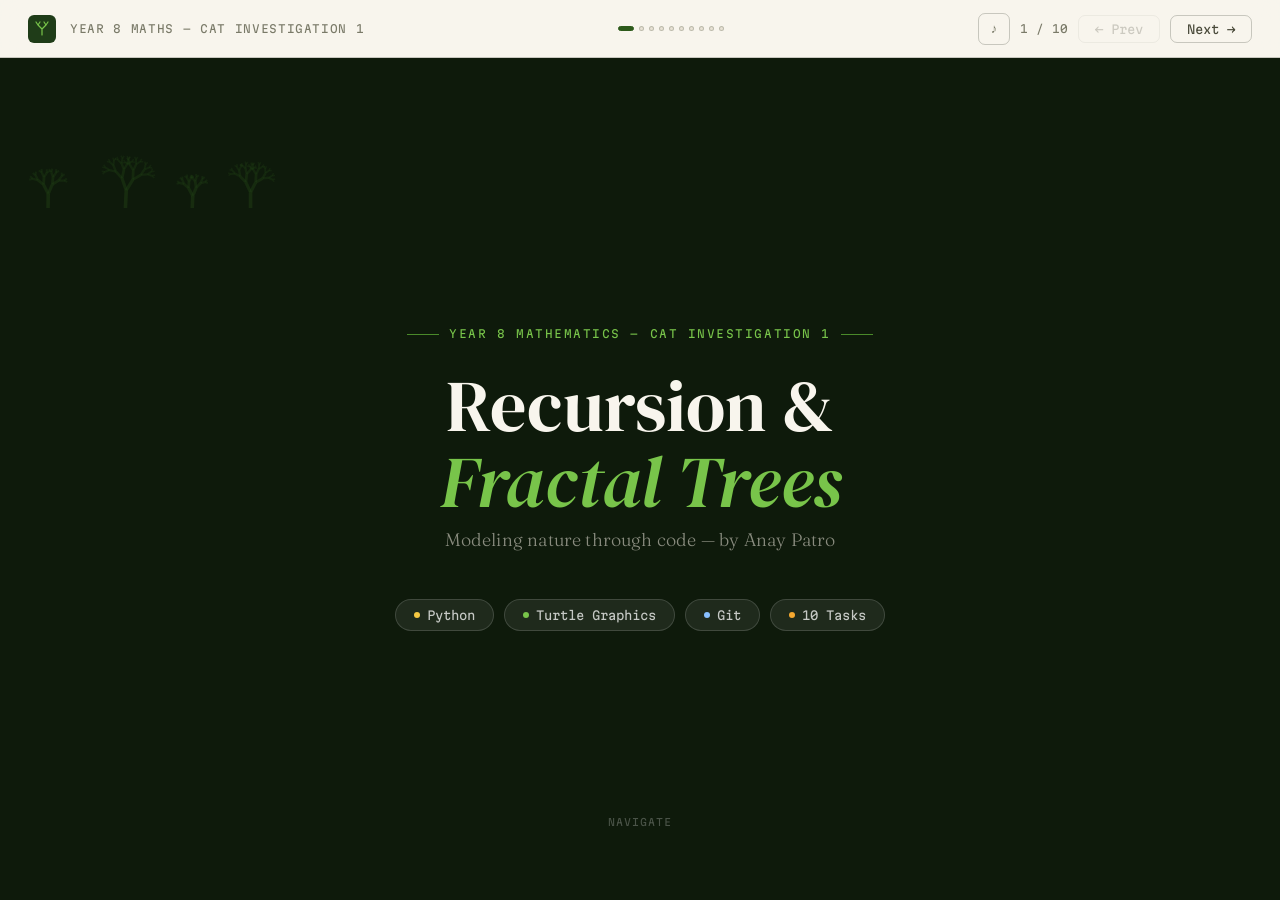
==== index.html @ f95c1aa4 "Edited index.html which now has interacive elements. And edited some comments to be better." ====
<!DOCTYPE html>
<html lang="en">
<head>
<meta charset="UTF-8">
<meta name="viewport" content="width=device-width, initial-scale=1.0">
<title>Recursion & Fractal Trees — Anay Patro</title>
<link rel="preconnect" href="https://fonts.googleapis.com">
<link href="https://fonts.googleapis.com/css2?family=DM+Serif+Display:ital@0;1&family=Martian+Mono:wght@300;400;500&family=Fraunces:ital,opsz,wght@0,9..144,300;0,9..144,400;1,9..144,300&display=swap" rel="stylesheet">
<style>
:root {
  --g0: #0e1a0b;
  --g1: #172a12;
  --g2: #1f3c18;
  --g3: #2d5a1b;
  --g4: #4a8a2a;
  --g5: #78c44a;
  --g6: #a8e070;
  --cream: #f8f5ed;
  --cream2: #f0ebe0;
  --warm: #e8e2d4;
  --bark: #7a4a28;
  --bark2: #5a3418;
  --amber: #c8871a;
  --amber2: #f5a830;
  --txt: #1a1a14;
  --txt2: #4a4a3a;
  --txt3: #7a7a68;
  --border: rgba(30,40,20,0.12);
  --border2: rgba(30,40,20,0.22);
  --slide-h: calc(100vh - 58px);
  --mono: 'Martian Mono', monospace;
  --serif: 'Fraunces', serif;
}

*, *::before, *::after { box-sizing: border-box; margin: 0; padding: 0; }
html { scroll-behavior: smooth; }

body {
  font-family: var(--serif);
  background: var(--cream);
  color: var(--txt);
  min-height: 100vh;
  overflow: hidden;
}

/* ── NAV ─────────────────────────────────────────── */
.nav {
  position: fixed; top: 0; left: 0; right: 0; z-index: 200;
  height: 58px;
  display: flex; align-items: center; justify-content: space-between;
  padding: 0 28px;
  background: rgba(248,245,237,0.88);
  backdrop-filter: blur(12px);
  border-bottom: 0.5px solid var(--border2);
}

.nav-left {
  display: flex; align-items: center; gap: 14px;
}

.nav-logo {
  width: 28px; height: 28px;
  background: var(--g2);
  border-radius: 6px;
  display: flex; align-items: center; justify-content: center;
  flex-shrink: 0;
}

.nav-logo svg { width: 16px; height: 16px; }

.nav-title {
  font-family: var(--mono);
  font-size: 11px;
  font-weight: 400;
  color: var(--txt3);
  letter-spacing: 0.06em;
  text-transform: uppercase;
}

.nav-dots {
  display: flex; gap: 5px; align-items: center;
}

.nav-dot {
  width: 5px; height: 5px;
  border-radius: 50%;
  background: var(--warm);
  border: 0.5px solid var(--border2);
  cursor: pointer;
  transition: all 0.2s ease;
  padding: 0;
}
.nav-dot:hover { background: var(--g4); border-color: var(--g4); }
.nav-dot.active { background: var(--g3); border-color: var(--g3); width: 16px; border-radius: 3px; }

.nav-right {
  display: flex; align-items: center; gap: 10px;
}

.nav-counter {
  font-family: var(--mono);
  font-size: 11px;
  color: var(--txt3);
  min-width: 36px;
  text-align: right;
}

.nav-btn {
  background: none;
  border: 0.5px solid var(--border2);
  border-radius: 7px;
  padding: 6px 16px;
  font-size: 12px;
  font-family: var(--mono);
  cursor: pointer;
  color: var(--txt2);
  transition: all 0.15s;
}
.nav-btn:hover { background: var(--cream2); }
.nav-btn:disabled { opacity: 0.25; cursor: default; }

.sound-btn {
  width: 32px; height: 32px;
  border: 0.5px solid var(--border2);
  border-radius: 7px;
  background: none;
  cursor: pointer;
  display: flex; align-items: center; justify-content: center;
  color: var(--txt3);
  font-size: 13px;
  transition: all 0.15s;
  padding: 0;
}
.sound-btn:hover { background: var(--cream2); color: var(--txt); }

/* ── SLIDES ──────────────────────────────────────── */
.slides-wrapper {
  position: fixed;
  top: 58px; left: 0; right: 0; bottom: 0;
  overflow: hidden;
}

.slide {
  position: absolute;
  top: 0; left: 0; right: 0; bottom: 0;
  overflow-y: auto;
  opacity: 0;
  pointer-events: none;
  transition: opacity 0.4s ease;
}

.slide.active {
  opacity: 1;
  pointer-events: auto;
}

/* ── SLIDE 1 — HERO ──────────────────────────────── */
.hero {
  min-height: var(--slide-h);
  background: var(--g0);
  display: flex;
  align-items: center;
  justify-content: center;
  position: relative;
  overflow: hidden;
}

.hero-bg-canvas {
  position: absolute;
  inset: 0;
  opacity: 0.6;
}

.hero-content {
  position: relative; z-index: 2;
  text-align: center;
  padding: 60px 40px;
  max-width: 640px;
}

.hero-eyebrow {
  font-family: var(--mono);
  font-size: 11px;
  font-weight: 400;
  color: var(--g5);
  letter-spacing: 0.14em;
  text-transform: uppercase;
  margin-bottom: 28px;
  display: flex; align-items: center; justify-content: center; gap: 10px;
}
.hero-eyebrow::before, .hero-eyebrow::after {
  content: '';
  display: block;
  width: 32px; height: 0.5px;
  background: var(--g4);
}

.hero-title {
  font-family: 'DM Serif Display', serif;
  font-size: clamp(42px, 6vw, 72px);
  font-weight: 400;
  line-height: 1.05;
  color: var(--cream);
  margin-bottom: 8px;
}
.hero-title em {
  color: var(--g5);
  font-style: italic;
}

.hero-subtitle {
  font-family: var(--serif);
  font-size: 18px;
  font-weight: 300;
  color: rgba(240,235,224,0.55);
  margin-bottom: 48px;
  letter-spacing: 0.01em;
}

.hero-pills {
  display: flex; gap: 10px; justify-content: center; flex-wrap: wrap;
}
.hero-pill {
  display: inline-flex; align-items: center; gap: 7px;
  background: rgba(255,255,255,0.07);
  border: 0.5px solid rgba(255,255,255,0.15);
  border-radius: 100px;
  padding: 8px 18px;
  font-family: var(--mono);
  font-size: 12px;
  color: rgba(255,255,255,0.75);
}
.hero-pill-dot {
  width: 6px; height: 6px;
  border-radius: 50%;
}

.hero-scroll-hint {
  position: absolute;
  bottom: 36px;
  left: 50%;
  transform: translateX(-50%);
  font-family: var(--mono);
  font-size: 10px;
  color: rgba(255,255,255,0.25);
  letter-spacing: 0.1em;
  text-transform: uppercase;
  display: flex; flex-direction: column; align-items: center; gap: 8px;
}
.scroll-arrow {
  width: 0.5px; height: 28px;
  background: linear-gradient(to bottom, rgba(255,255,255,0.2), transparent);
  animation: scrollPulse 2s ease-in-out infinite;
}
@keyframes scrollPulse {
  0%,100%{opacity:0.3;} 50%{opacity:1;}
}

/* ── CONTENT SLIDE SHELL ─────────────────────────── */
.cs {
  min-height: var(--slide-h);
  display: flex;
  flex-direction: column;
}

.cs-header {
  padding: 36px 52px 28px;
  border-bottom: 0.5px solid var(--border);
  display: flex;
  align-items: flex-end;
  gap: 24px;
  flex-shrink: 0;
}

.cs-num {
  font-family: 'DM Serif Display', serif;
  font-size: 80px;
  color: var(--warm);
  line-height: 1;
  flex-shrink: 0;
  user-select: none;
  letter-spacing: -2px;
}

.cs-hgroup {}
.cs-label {
  font-family: var(--mono);
  font-size: 10px;
  font-weight: 400;
  color: var(--g4);
  text-transform: uppercase;
  letter-spacing: 0.12em;
  margin-bottom: 4px;
}
.cs-heading {
  font-family: 'DM Serif Display', serif;
  font-size: 30px;
  color: var(--txt);
  line-height: 1.15;
}

.cs-body {
  flex: 1;
  padding: 36px 52px;
  display: flex;
  gap: 36px;
}

.cs-col { flex: 1; min-width: 0; }
.cs-col-sm { flex: 0 0 300px; min-width: 0; }

/* ── CARDS ───────────────────────────────────────── */
.card {
  background: white;
  border: 0.5px solid var(--border);
  border-radius: 12px;
  padding: 20px 22px;
  margin-bottom: 14px;
}

.card-label {
  font-family: var(--mono);
  font-size: 10px;
  font-weight: 400;
  color: var(--g4);
  text-transform: uppercase;
  letter-spacing: 0.1em;
  margin-bottom: 8px;
}

.card p {
  font-family: var(--serif);
  font-size: 14px;
  line-height: 1.7;
  color: var(--txt2);
  font-weight: 300;
}
.card p strong { color: var(--txt); font-weight: 500; }

/* ── CODE BLOCKS ─────────────────────────────────── */
.code-block {
  background: var(--g0);
  border-radius: 10px;
  padding: 20px;
  font-family: var(--mono);
  font-size: 12px;
  line-height: 1.8;
  color: #c8e6b0;
  margin-bottom: 14px;
  position: relative;
  overflow: hidden;
}
.code-block::before {
  content: '';
  position: absolute;
  top: 0; left: 0; right: 0;
  height: 1px;
  background: linear-gradient(90deg, var(--g3), transparent);
}

.code-header {
  display: flex;
  align-items: center;
  justify-content: space-between;
  margin-bottom: 12px;
  padding-bottom: 10px;
  border-bottom: 0.5px solid rgba(255,255,255,0.07);
}
.code-lang {
  font-size: 10px;
  color: var(--g5);
  text-transform: uppercase;
  letter-spacing: 0.1em;
}
.copy-btn {
  border: 0.5px solid rgba(255,255,255,0.15);
  background: rgba(255,255,255,0.06);
  color: rgba(255,255,255,0.6);
  border-radius: 6px;
  padding: 3px 10px;
  font-family: var(--mono);
  font-size: 10px;
  cursor: pointer;
  transition: all 0.15s;
}
.copy-btn:hover { background: rgba(255,255,255,0.12); color: white; }

.ck { color: #f5c842; }   /* keyword */
.cf { color: var(--g5); } /* function */
.cc { color: #5a6e52; }   /* comment */
.cs2{ color: #f5a830; }   /* string */
.cn { color: #88c0ff; }   /* number */
.co { color: #e0d0ff; }   /* operator */

/* ── MATH FORMULA ────────────────────────────────── */
.formula {
  background: #eef5e8;
  border-left: 2.5px solid var(--g4);
  border-radius: 0 8px 8px 0;
  padding: 12px 16px;
  font-family: var(--mono);
  font-size: 13px;
  color: var(--g2);
  margin-bottom: 14px;
}

/* ── TAGS ────────────────────────────────────────── */
.tag-row { display: flex; flex-wrap: wrap; gap: 8px; margin: 12px 0; }
.tag {
  background: #eef5e8;
  border: 0.5px solid #bdd8a8;
  border-radius: 100px;
  padding: 4px 12px;
  font-family: var(--mono);
  font-size: 11px;
  color: var(--g2);
}
.tag.bark { background: #f5ede6; border-color: #d0b090; color: var(--bark2); }
.tag.amber { background: #fdf4de; border-color: #e0c870; color: #7a5a08; }

/* ── PLAYGROUND ──────────────────────────────────── */
.playground {
  background: white;
  border: 0.5px solid var(--border);
  border-radius: 14px;
  overflow: hidden;
  margin-bottom: 14px;
}

.pg-header {
  padding: 14px 18px;
  border-bottom: 0.5px solid var(--border);
  display: flex;
  align-items: center;
  justify-content: space-between;
  background: var(--cream2);
}

.pg-title {
  font-family: var(--mono);
  font-size: 11px;
  font-weight: 400;
  color: var(--txt2);
  text-transform: uppercase;
  letter-spacing: 0.08em;
  display: flex; align-items: center; gap: 8px;
}

.pg-dot { width: 8px; height: 8px; border-radius: 50%; background: var(--g4); }

.pg-controls {
  padding: 14px 18px;
  border-bottom: 0.5px solid var(--border);
  display: flex;
  align-items: center;
  gap: 12px;
  flex-wrap: wrap;
}

.pg-label {
  font-family: var(--mono);
  font-size: 11px;
  color: var(--txt3);
  white-space: nowrap;
}

.pg-input {
  width: 72px;
  border: 0.5px solid var(--border2);
  border-radius: 7px;
  padding: 7px 10px;
  font-family: var(--mono);
  font-size: 13px;
  background: var(--cream);
  color: var(--txt);
  text-align: center;
  outline: none;
  transition: border-color 0.15s;
}
.pg-input:focus { border-color: var(--g3); }

.pg-run {
  background: var(--g2);
  color: var(--g5);
  border: none;
  border-radius: 7px;
  padding: 8px 16px;
  font-family: var(--mono);
  font-size: 12px;
  font-weight: 500;
  cursor: pointer;
  display: flex; align-items: center; gap: 7px;
  transition: all 0.15s;
}
.pg-run:hover { background: var(--g1); }

.pg-clear {
  background: none;
  border: 0.5px solid var(--border2);
  border-radius: 7px;
  padding: 8px 14px;
  font-family: var(--mono);
  font-size: 12px;
  color: var(--txt3);
  cursor: pointer;
  transition: all 0.15s;
}
.pg-clear:hover { background: var(--cream2); }

.pg-output {
  min-height: 140px;
  max-height: 200px;
  overflow-y: auto;
  padding: 16px 18px;
  font-family: var(--mono);
  font-size: 13px;
  line-height: 1.9;
  color: var(--txt);
  position: relative;
}

.pg-output-line {
  display: flex;
  align-items: center;
  gap: 10px;
  animation: lineIn 0.2s ease both;
}
@keyframes lineIn {
  from { opacity: 0; transform: translateX(-6px); }
  to { opacity: 1; transform: translateX(0); }
}

.pg-output-line .stars { color: var(--g3); font-size: 14px; }
.pg-output-line .call { color: var(--txt3); font-size: 10px; }
.pg-stack-indicator {
  font-family: var(--mono);
  font-size: 10px;
  color: var(--g4);
  opacity: 0.6;
}

.pg-empty {
  color: var(--txt3);
  font-size: 12px;
  padding: 20px 0;
  text-align: center;
}

.pg-footer {
  padding: 10px 18px;
  border-top: 0.5px solid var(--border);
  display: flex;
  align-items: center;
  justify-content: space-between;
  background: var(--cream2);
}
.pg-stat {
  font-family: var(--mono);
  font-size: 10px;
  color: var(--txt3);
}
.pg-stat strong { color: var(--g3); }

/* ── FIBONACCI VIS ───────────────────────────────── */
.fib-eq-line {
  display: flex;
  align-items: center;
  gap: 6px;
  flex-wrap: wrap;
  padding: 3px 0;
  animation: lineIn 0.2s ease both;
  font-family: var(--mono);
  font-size: 12px;
  color: var(--txt2);
}
.fib-call { color: var(--g3); font-weight: 500; }
.fib-num { color: var(--bark); font-weight: 500; }
.fib-result {
  background: var(--g5);
  color: var(--g0);
  border-radius: 4px;
  padding: 0 6px;
  font-weight: 500;
}

/* ── SLIDER ──────────────────────────────────────── */
.slider-row {
  display: flex;
  align-items: center;
  gap: 10px;
  margin-bottom: 10px;
}
.slider-row label {
  font-family: var(--mono);
  font-size: 11px;
  color: var(--txt2);
  min-width: 56px;
  display: flex;
  justify-content: space-between;
  gap: 4px;
}
.slider-row input[type=range] {
  flex: 1;
  accent-color: var(--g3);
}
.slider-val {
  font-family: var(--mono);
  font-size: 11px;
  color: var(--g3);
  min-width: 44px;
  text-align: right;
}

/* ── TREE PLAYGROUND ─────────────────────────────── */
.tree-pg {
  background: white;
  border: 0.5px solid var(--border);
  border-radius: 14px;
  overflow: hidden;
}

.tree-pg-grid {
  display: grid;
  grid-template-columns: 1fr 240px;
}

.tree-canvas-wrap {
  border-right: 0.5px solid var(--border);
  padding: 0;
  position: relative;
  background: var(--cream);
}

canvas#treeMain {
  display: block;
  width: 100%;
  height: 380px;
}

.tree-sidebar {
  padding: 16px;
  overflow-y: auto;
}

.sidebar-section {
  margin-bottom: 18px;
}
.sidebar-section-title {
  font-family: var(--mono);
  font-size: 10px;
  font-weight: 400;
  color: var(--g4);
  text-transform: uppercase;
  letter-spacing: 0.1em;
  margin-bottom: 10px;
}

.tree-btn {
  width: 100%;
  padding: 9px;
  border-radius: 8px;
  font-family: var(--mono);
  font-size: 12px;
  cursor: pointer;
  transition: all 0.15s;
  margin-bottom: 7px;
  font-weight: 500;
}
.tree-btn-primary {
  background: var(--g2);
  color: var(--g5);
  border: none;
}
.tree-btn-primary:hover { background: var(--g1); }
.tree-btn-secondary {
  background: none;
  color: var(--txt2);
  border: 0.5px solid var(--border2);
}
.tree-btn-secondary:hover { background: var(--cream2); }

.tree-stats {
  background: var(--cream2);
  border: 0.5px solid var(--border);
  border-radius: 8px;
  padding: 10px 12px;
  font-family: var(--mono);
  font-size: 11px;
  color: var(--txt2);
  line-height: 1.7;
}

.tree-mode-toggle {
  display: flex;
  gap: 6px;
  margin-bottom: 10px;
}
.tree-mode-btn {
  flex: 1;
  padding: 6px;
  border-radius: 7px;
  font-family: var(--mono);
  font-size: 10px;
  cursor: pointer;
  border: 0.5px solid var(--border2);
  background: none;
  color: var(--txt2);
  transition: all 0.15s;
  text-align: center;
}
.tree-mode-btn.active {
  background: var(--g2);
  color: var(--g5);
  border-color: var(--g2);
}

/* ── STAT CARDS ──────────────────────────────────── */
.stat-row {
  display: grid;
  grid-template-columns: repeat(3, 1fr);
  gap: 12px;
  margin-bottom: 24px;
}

.stat-card {
  background: #eef5e8;
  border-radius: 10px;
  padding: 18px 16px;
  text-align: center;
}

.stat-num {
  font-family: 'DM Serif Display', serif;
  font-size: 36px;
  color: var(--g2);
  display: block;
  line-height: 1;
  margin-bottom: 4px;
}
.stat-label {
  font-family: var(--mono);
  font-size: 10px;
  color: var(--g4);
  text-transform: uppercase;
  letter-spacing: 0.08em;
}

/* ── CONCLUSION GRID ─────────────────────────────── */
.conc-grid {
  display: grid;
  grid-template-columns: 1fr 1fr;
  gap: 14px;
}
.conc-card {
  background: white;
  border: 0.5px solid var(--border);
  border-radius: 12px;
  padding: 22px;
}
.conc-card.span2 { grid-column: span 2; background: #eef5e8; border-color: #bdd8a8; }
.conc-card h3 {
  font-family: 'DM Serif Display', serif;
  font-size: 18px;
  color: var(--txt);
  margin-bottom: 8px;
  font-weight: 400;
}
.conc-card p {
  font-family: var(--serif);
  font-size: 13.5px;
  line-height: 1.7;
  color: var(--txt2);
  font-weight: 300;
}

/* ── TASK 9 ──────────────────────────────────────── */
.two-col {
  display: grid;
  grid-template-columns: 1fr 1fr;
  gap: 24px;
}

.feature-list { list-style: none; }
.feature-item {
  display: flex;
  align-items: flex-start;
  gap: 12px;
  padding: 11px 0;
  border-bottom: 0.5px solid var(--border);
  font-size: 13px;
  color: var(--txt2);
  font-family: var(--serif);
  font-weight: 300;
}
.feature-item:last-child { border-bottom: none; }
.feature-num {
  width: 22px; height: 22px;
  border-radius: 50%;
  background: #eef5e8;
  border: 0.5px solid #bdd8a8;
  display: flex; align-items: center; justify-content: center;
  font-family: var(--mono);
  font-size: 10px;
  color: var(--g3);
  flex-shrink: 0;
  margin-top: 1px;
}

/* ── TIMELINE ────────────────────────────────────── */
.tl {
  display: flex;
  align-items: flex-start;
  gap: 0;
  margin-top: 24px;
}
.tl-item {
  flex: 1;
  position: relative;
  padding: 0 6px;
  text-align: center;
}
.tl-dot {
  width: 8px; height: 8px;
  border-radius: 50%;
  background: var(--g4);
  margin: 0 auto 8px;
  position: relative; z-index: 2;
}
.tl-item:not(:last-child)::after {
  content: '';
  position: absolute;
  top: 3px;
  left: calc(50% + 8px);
  right: calc(-50% + 8px);
  height: 0.5px;
  background: var(--border2);
}
.tl-num { font-family: var(--mono); font-size: 9px; color: var(--g4); margin-bottom: 2px; }
.tl-label { font-size: 11px; color: var(--txt3); font-family: var(--serif); line-height: 1.3; }

/* ── LEVEL GRID ──────────────────────────────────── */
.level-grid {
  display: grid;
  grid-template-columns: repeat(5, 1fr);
  gap: 8px;
  margin-bottom: 16px;
}
.level-cell {
  background: white;
  border: 0.5px solid var(--border);
  border-radius: 8px;
  padding: 12px 8px;
  text-align: center;
}
.level-cell .lv { font-family: var(--mono); font-size: 9px; color: var(--g4); margin-bottom: 4px; }
.level-cell .lnum {
  font-family: 'DM Serif Display', serif;
  font-size: 22px;
  color: var(--g2);
  display: block;
}

/* ── RANDOMNESS VIS ──────────────────────────────── */
.rnd-canvas-wrap {
  background: var(--cream);
  border: 0.5px solid var(--border);
  border-radius: 10px;
  overflow: hidden;
  margin-bottom: 14px;
}
canvas#rndTree { display: block; width: 100%; height: 260px; }

/* ── REALISM CANVAS ──────────────────────────────── */
canvas#realisticTree { display: block; width: 100%; height: 280px; }

/* ── GLOBAL SCROLLBAR ────────────────────────────── */
::-webkit-scrollbar { width: 4px; height: 4px; }
::-webkit-scrollbar-track { background: transparent; }
::-webkit-scrollbar-thumb { background: var(--warm); border-radius: 2px; }

/* ── ANIMATIONS ──────────────────────────────────── */
@keyframes fadeUp {
  from { opacity: 0; transform: translateY(12px); }
  to { opacity: 1; transform: translateY(0); }
}

.slide.active .cs-header,
.slide.active .cs-body,
.slide.active .hero-content {
  animation: fadeUp 0.45s ease both;
}
.slide.active .cs-body { animation-delay: 0.08s; }

/* ── MISC UTILS ──────────────────────────────────── */
.mt8 { margin-top: 8px; }
.mb0 { margin-bottom: 0; }
code {
  font-family: var(--mono);
  font-size: 11.5px;
  background: #eef5e8;
  padding: 1px 6px;
  border-radius: 4px;
  color: var(--g2);
}
</style>
</head>
<body>

<!-- NAV -->
<nav class="nav">
  <div class="nav-left">
    <div class="nav-logo">
      <svg viewBox="0 0 16 16" fill="none">
        <path d="M8 14 L8 8 M8 8 L4 4 M8 8 L12 4 M4 4 L2 1 M4 4 L6 1 M12 4 L10 1 M12 4 L14 1"
              stroke="#78c44a" stroke-width="1.2" stroke-linecap="round"/>
      </svg>
    </div>
    <span class="nav-title">Year 8 Maths — CAT Investigation 1</span>
  </div>
  <div class="nav-dots" id="dots"></div>
  <div class="nav-right">
    <button class="sound-btn" id="soundBtn" title="Toggle sound">♪</button>
    <span class="nav-counter" id="counter">1 / 10</span>
    <button class="nav-btn" id="prevBtn" onclick="changeSlide(-1)">← Prev</button>
    <button class="nav-btn" id="nextBtn" onclick="Next →">Next →</button>
  </div>
</nav>

<div class="slides-wrapper">

<!-- ═══════════ SLIDE 1 – HERO ═══════════ -->
<div class="slide active" id="slide-1">
  <div class="hero">
    <canvas class="hero-bg-canvas" id="heroBg"></canvas>
    <div class="hero-content">
      <div class="hero-eyebrow">Year 8 Mathematics — CAT Investigation 1</div>
      <div class="hero-title">Recursion &amp;<br><em>Fractal Trees</em></div>
      <div class="hero-subtitle">Modeling nature through code — by Anay Patro</div>
      <div class="hero-pills">
        <div class="hero-pill"><div class="hero-pill-dot" style="background:#f5c842"></div>Python</div>
        <div class="hero-pill"><div class="hero-pill-dot" style="background:#78c44a"></div>Turtle Graphics</div>
        <div class="hero-pill"><div class="hero-pill-dot" style="background:#88c0ff"></div>Git</div>
        <div class="hero-pill"><div class="hero-pill-dot" style="background:#f5a830"></div>10 Tasks</div>
      </div>
    </div>
    <div class="hero-scroll-hint">
      <span>Navigate</span>
      <div class="scroll-arrow"></div>
    </div>
  </div>
</div>

<!-- ═══════════ SLIDE 2 – RECURSION INTRO ═══════════ -->
<div class="slide" id="slide-2">
  <div class="cs">
    <div class="cs-header">
      <div class="cs-num">02</div>
      <div class="cs-hgroup">
        <div class="cs-label">Concept</div>
        <div class="cs-heading">Introduction to recursion</div>
      </div>
    </div>
    <div class="cs-body">
      <div class="cs-col">
        <div class="card">
          <div class="card-label">What is recursion?</div>
          <p>A function that <strong>calls itself</strong> to solve a smaller version of the same problem. It breaks big problems into identical smaller steps, each one simpler than the last — until it hits a stopping point called the <strong>base case</strong>.</p>
        </div>
        <div class="card">
          <div class="card-label">Why use it for fractals?</div>
          <p>Fractals are shapes that look the same at every scale — a perfect match for recursion. A Level 5 tree contains two Level 4 trees, which each contain two Level 3 trees, and so on. <strong>One function, any depth.</strong></p>
        </div>
        <div class="card">
          <div class="card-label">Real-world link</div>
          <p>Trees, snowflakes, coastlines, ferns, river deltas, and even <strong>DNA replication</strong> all follow recursive, self-similar patterns. Recursion is nature's favorite design principle.</p>
        </div>
        <div class="tag-row">
          <span class="tag">Self-similar</span>
          <span class="tag">Base case</span>
          <span class="tag">Recursive case</span>
          <span class="tag bark">Fractal</span>
        </div>
      </div>
      <div class="cs-col">
        <div class="code-block">
          <div class="code-header">
            <span class="code-lang">Python — simplest recursive function</span>
            <button class="copy-btn" onclick="copyCode(this)">Copy</button>
          </div>
<span class="ck">def</span> <span class="cf">countdown</span>(n):
    <span class="ck">if</span> n &lt;= <span class="cn">0</span>:                  <span class="cc"># base case — stops here</span>
        print(<span class="cs2">"Blastoff!"</span>)
        <span class="ck">return</span>
    print(n)
    <span class="cf">countdown</span>(n - <span class="cn">1</span>)           <span class="cc"># recursive case</span>
        </div>

        <!-- LIVE RUNNER -->
        <div class="playground">
          <div class="pg-header">
            <div class="pg-title"><div class="pg-dot"></div>Live runner — try it</div>
          </div>
          <div class="pg-controls">
            <span class="pg-label">n =</span>
            <input class="pg-input" id="cdInput" type="number" value="5" min="1" max="20">
            <button class="pg-run" id="cdRun">&#9654; Run</button>
            <button class="pg-clear" onclick="clearOutput('cdOut', 'cdStat')">Clear</button>
          </div>
          <div class="pg-output" id="cdOut">
            <div class="pg-empty">Click Run to execute countdown(n)</div>
          </div>
          <div class="pg-footer">
            <span class="pg-stat" id="cdStat">Ready</span>
            <span class="pg-stat" style="color:var(--g4)">JS implementation</span>
          </div>
        </div>

        <div class="card mt8 mb0">
          <div class="card-label">The two rules</div>
          <p><strong>Base case:</strong> the condition that stops recursion — without it, the function would crash with a stack overflow.<br><br><strong>Recursive case:</strong> the call to itself with a simpler input (n−1), guaranteeing we approach the base case.</p>
        </div>
      </div>
    </div>
  </div>
</div>

<!-- ═══════════ SLIDE 3 – TASKS 4 & 5 ═══════════ -->
<div class="slide" id="slide-3">
  <div class="cs">
    <div class="cs-header">
      <div class="cs-num">03</div>
      <div class="cs-hgroup">
        <div class="cs-label">Tasks 4 &amp; 5</div>
        <div class="cs-heading">Stars &amp; triangular numbers</div>
      </div>
    </div>
    <div class="cs-body">
      <div class="cs-col">
        <div class="code-block">
          <div class="code-header">
            <span class="code-lang">Python — Task 4: star triangle</span>
            <button class="copy-btn" onclick="copyCode(this)">Copy</button>
          </div>
<span class="ck">def</span> <span class="cf">startriangle</span>(n):
    <span class="ck">if</span> n &gt; <span class="cn">0</span>:
        print(<span class="cs2">"*"</span> * n)
        <span class="cf">startriangle</span>(n - <span class="cn">1</span>)

<span class="cc"># startriangle(4)  →  ****</span>
<span class="cc">#                     ***</span>
<span class="cc">#                     **</span>
<span class="cc">#                     *</span>
        </div>

        <div class="playground">
          <div class="pg-header">
            <div class="pg-title"><div class="pg-dot"></div>Star triangle — live</div>
          </div>
          <div class="pg-controls">
            <span class="pg-label">n =</span>
            <input class="pg-input" id="stInput" type="number" value="5" min="1" max="15">
            <button class="pg-run" id="stRun">&#9654; Run</button>
            <button class="pg-clear" onclick="clearOutput('stOut','stStat')">Clear</button>
          </div>
          <div class="pg-output" id="stOut">
            <div class="pg-empty">Click Run to draw the star triangle</div>
          </div>
          <div class="pg-footer">
            <span class="pg-stat" id="stStat">Ready</span>
            <span class="pg-stat" style="color:var(--g4)">call depth shown</span>
          </div>
        </div>

        <div class="card">
          <div class="card-label">Key insight</div>
          <p>Each call prints <strong>n stars</strong> then calls itself with <strong>n−1</strong>. The rows decrease naturally through recursion — no loop needed.</p>
        </div>
      </div>

      <div class="cs-col">
        <div class="code-block">
          <div class="code-header">
            <span class="code-lang">Python — Task 5: triangular number</span>
            <button class="copy-btn" onclick="copyCode(this)">Copy</button>
          </div>
<span class="ck">def</span> <span class="cf">triangular</span>(n):
    <span class="ck">if</span> n &lt;= <span class="cn">0</span>:
        <span class="ck">return</span> <span class="cn">0</span>          <span class="cc"># base case</span>
    <span class="ck">return</span> n + <span class="cf">triangular</span>(n - <span class="cn">1</span>)

<span class="cc"># triangular(6) → 6+5+4+3+2+1 = 21</span>
        </div>

        <div class="formula">T(n) = n + T(n−1) &nbsp; with T(0) = 0</div>

        <div class="playground">
          <div class="pg-header">
            <div class="pg-title"><div class="pg-dot"></div>Triangular number — live</div>
          </div>
          <div class="pg-controls">
            <span class="pg-label">n =</span>
            <input class="pg-input" id="tnInput" type="number" value="6" min="1" max="20">
            <button class="pg-run" id="tnRun">&#9654; Run</button>
            <button class="pg-clear" onclick="clearOutput('tnOut','tnStat')">Clear</button>
          </div>
          <div class="pg-output" id="tnOut">
            <div class="pg-empty">Click Run to expand the recurrence</div>
          </div>
          <div class="pg-footer">
            <span class="pg-stat" id="tnStat">Ready</span>
            <span class="pg-stat" style="color:var(--g4)">shows call chain</span>
          </div>
        </div>

        <div class="card">
          <div class="card-label">Recurrence relation</div>
          <p>The n-th triangular number equals n plus the (n−1)-th triangular number. This <strong>recurrence relation</strong> maps perfectly to a recursive function.</p>
        </div>
      </div>
    </div>
  </div>
</div>

<!-- ═══════════ SLIDE 4 – FIBONACCI ═══════════ -->
<div class="slide" id="slide-4">
  <div class="cs">
    <div class="cs-header">
      <div class="cs-num">04</div>
      <div class="cs-hgroup">
        <div class="cs-label">Task 6</div>
        <div class="cs-heading">The Fibonacci sequence</div>
      </div>
    </div>
    <div class="cs-body">
      <div class="cs-col">
        <div class="code-block">
          <div class="code-header">
            <span class="code-lang">Python — Fibonacci</span>
            <button class="copy-btn" onclick="copyCode(this)">Copy</button>
          </div>
<span class="ck">def</span> <span class="cf">fibonacci</span>(n):
    <span class="ck">if</span> n &lt;= <span class="cn">2</span>:
        <span class="ck">return</span> <span class="cn">1</span>          <span class="cc"># base cases: F(1)=F(2)=1</span>
    <span class="ck">return</span> <span class="cf">fibonacci</span>(n-<span class="cn">1</span>) + <span class="cf">fibonacci</span>(n-<span class="cn">2</span>)

<span class="cc"># fibonacci(10) → 55</span>
        </div>

        <div class="formula">F(n) = F(n−1) + F(n−2) &nbsp; where F(1) = F(2) = 1</div>

        <div class="card">
          <div class="card-label">Two base cases</div>
          <p>Unlike previous tasks, Fibonacci needs <strong>two base cases</strong>: F(1) = 1 and F(2) = 1. This is because each step depends on the <strong>two</strong> steps before it, not just one — so we need two anchors to stop the recursion.</p>
        </div>

        <div class="playground">
          <div class="pg-header">
            <div class="pg-title"><div class="pg-dot"></div>Fibonacci — live computation</div>
          </div>
          <div class="pg-controls">
            <span class="pg-label">n =</span>
            <input class="pg-input" id="fibInput" type="number" value="8" min="1" max="15">
            <button class="pg-run" id="fibRun">&#9654; Run</button>
            <button class="pg-clear" onclick="clearOutput('fibOut','fibStat')">Clear</button>
          </div>
          <div class="pg-output" id="fibOut">
            <div class="pg-empty">Click Run to trace the recursive calls</div>
          </div>
          <div class="pg-footer">
            <span class="pg-stat" id="fibStat">Ready</span>
            <span class="pg-stat" style="color:var(--g4)">call tree trace</span>
          </div>
        </div>
      </div>

      <div class="cs-col">
        <div class="card-label" style="font-family:var(--mono);font-size:10px;text-transform:uppercase;letter-spacing:.1em;color:var(--g4);margin-bottom:10px;">First 10 values</div>
        <div class="level-grid">
          <div class="level-cell"><div class="lv">n=1</div><span class="lnum">1</span></div>
          <div class="level-cell"><div class="lv">n=2</div><span class="lnum">1</span></div>
          <div class="level-cell"><div class="lv">n=3</div><span class="lnum">2</span></div>
          <div class="level-cell"><div class="lv">n=4</div><span class="lnum">3</span></div>
          <div class="level-cell"><div class="lv">n=5</div><span class="lnum">5</span></div>
          <div class="level-cell"><div class="lv">n=6</div><span class="lnum">8</span></div>
          <div class="level-cell"><div class="lv">n=7</div><span class="lnum">13</span></div>
          <div class="level-cell"><div class="lv">n=8</div><span class="lnum">21</span></div>
          <div class="level-cell"><div class="lv">n=9</div><span class="lnum">34</span></div>
          <div class="level-cell"><div class="lv">n=10</div><span class="lnum">55</span></div>
        </div>

        <div class="card">
          <div class="card-label">Found in nature</div>
          <p>The same sequence appears in sunflower seed spirals, pinecone scales, and the branching of tree limbs — the exact structure this project explores. Fibonacci numbers and fractal trees are deeply connected.</p>
        </div>
        <div class="card">
          <div class="card-label">The golden ratio</div>
          <p>As n grows, F(n)/F(n−1) approaches φ ≈ <strong>1.618</strong> — the golden ratio. This is why Fibonacci patterns look proportionally pleasing in nature and architecture.</p>
        </div>
      </div>
    </div>
  </div>
</div>

<!-- ═══════════ SLIDE 5 – FRACTAL TREE PLAYGROUND ═══════════ -->
<div class="slide" id="slide-5">
  <div class="cs">
    <div class="cs-header">
      <div class="cs-num">05</div>
      <div class="cs-hgroup">
        <div class="cs-label">Tasks 7 &amp; 8</div>
        <div class="cs-heading">The fractal tree playground</div>
      </div>
    </div>
    <div class="cs-body" style="flex-direction:column; gap:20px;">

      <div style="display:grid; grid-template-columns:1fr 1fr; gap:24px;">
        <div>
          <div class="code-block" style="margin-bottom:0;">
            <div class="code-header">
              <span class="code-lang">Python — Task 7: simpletree</span>
              <button class="copy-btn" onclick="copyCode(this)">Copy</button>
            </div>
<span class="ck">def</span> <span class="cf">simpletree</span>(n):
    <span class="ck">if</span> n &gt; <span class="cn">0</span>:
        pen.forward(<span class="cn">50</span>)
        pos = pen.position()
        head = pen.heading()
        pen.left(<span class="cn">30</span>)
        <span class="cf">simpletree</span>(n - <span class="cn">1</span>)   <span class="cc"># left branch</span>
        pen.goto(pos); pen.setheading(head)
        pen.right(<span class="cn">30</span>)
        <span class="cf">simpletree</span>(n - <span class="cn">1</span>)   <span class="cc"># right branch</span>
        pen.goto(pos); pen.setheading(head)
          </div>
        </div>
        <div>
          <div class="code-block" style="margin-bottom:0;">
            <div class="code-header">
              <span class="code-lang">Python — Task 8: fractaltree</span>
              <button class="copy-btn" onclick="copyCode(this)">Copy</button>
            </div>
<span class="ck">def</span> <span class="cf">fractaltree</span>(n, length, angle, scale):
    <span class="ck">if</span> n &gt; <span class="cn">0</span>:
        pen.forward(length)
        pos, head = pen.position(), pen.heading()
        pen.left(angle)
        <span class="cf">fractaltree</span>(n-<span class="cn">1</span>, length*scale, angle, scale)
        pen.goto(pos); pen.setheading(head)
        pen.right(angle)
        <span class="cf">fractaltree</span>(n-<span class="cn">1</span>, length*scale, angle, scale)
        pen.goto(pos); pen.setheading(head)
          </div>
        </div>
      </div>

      <!-- TREE PLAYGROUND -->
      <div class="tree-pg">
        <div class="pg-header">
          <div class="pg-title"><div class="pg-dot"></div>Interactive fractal tree — JS implementation</div>
          <div class="tree-mode-toggle" style="margin:0;">
            <button class="tree-mode-btn active" id="modeClean" onclick="setTreeMode('clean')">Clean</button>
            <button class="tree-mode-btn" id="modeRandom" onclick="setTreeMode('random')">Random</button>
            <button class="tree-mode-btn" id="modeRealistic" onclick="setTreeMode('realistic')">Realistic</button>
          </div>
        </div>
        <div class="tree-pg-grid">
          <div class="tree-canvas-wrap">
            <canvas id="treeMain" width="1200" height="760"></canvas>
          </div>
          <div class="tree-sidebar">
            <div class="sidebar-section">
              <div class="sidebar-section-title">Parameters</div>
              <div class="slider-row">
                <label>Depth<span id="v_depth">8</span></label>
                <input type="range" id="s_depth" min="1" max="13" value="8" step="1" oninput="updateTree()">
              </div>
              <div class="slider-row">
                <label>Angle<span id="v_angle">28°</span></label>
                <input type="range" id="s_angle" min="5" max="70" value="28" step="1" oninput="updateTree()">
              </div>
              <div class="slider-row">
                <label>Scale<span id="v_scale">0.72</span></label>
                <input type="range" id="s_scale" min="0.50" max="0.90" value="0.72" step="0.01" oninput="updateTree()">
              </div>
              <div class="slider-row">
                <label>Trunk<span id="v_trunk">120px</span></label>
                <input type="range" id="s_trunk" min="60" max="180" value="120" step="1" oninput="updateTree()">
              </div>
              <div id="noisePanelWrap">
              <div class="slider-row" id="noisePanel">
                <label>Noise<span id="v_noise">40%</span></label>
                <input type="range" id="s_noise" min="0" max="100" value="40" step="1" oninput="updateTree()">
              </div>
              <div class="slider-row">
                <label>Seed<span id="v_seed">42</span></label>
                <input type="range" id="s_seed" min="0" max="9999" value="42" step="1" oninput="updateTree()">
              </div>
              </div>
            </div>
            <div class="sidebar-section">
              <button class="tree-btn tree-btn-primary" onclick="updateTree()">&#9654; Draw</button>
              <button class="tree-btn tree-btn-secondary" onclick="randomizeTree()">&#9785; Randomize</button>
            </div>
            <div class="sidebar-section">
              <div class="sidebar-section-title">Stats</div>
              <div class="tree-stats" id="treeStats">Branches: —<br>Calls: —<br>Time: —</div>
            </div>
          </div>
        </div>
      </div>
    </div>
  </div>
</div>

<!-- ═══════════ SLIDE 6 – TASK 9: UI ═══════════ -->
<div class="slide" id="slide-6">
  <div class="cs">
    <div class="cs-header">
      <div class="cs-num">06</div>
      <div class="cs-hgroup">
        <div class="cs-label">Task 9</div>
        <div class="cs-heading">Building the user interface</div>
      </div>
    </div>
    <div class="cs-body">
      <div class="cs-col">
        <div class="card">
          <div class="card-label">Design choice: GUI over terminal</div>
          <p>Turtle's <code>numinput()</code> creates popup dialog boxes instead of terminal prompts. This keeps the user focused on the drawing window and makes the project feel polished and professional.</p>
        </div>
        <div class="card">
          <div class="card-label">Menu structure</div>
          <ul class="feature-list">
            <li class="feature-item"><div class="feature-num">1</div>Prompt for tree level (1–15)</li>
            <li class="feature-item"><div class="feature-num">2</div>Prompt for trunk length (pixels)</li>
            <li class="feature-item"><div class="feature-num">3</div>Prompt for branch angle (degrees)</li>
            <li class="feature-item"><div class="feature-num">4</div>Prompt for scale factor (0–1)</li>
            <li class="feature-item"><div class="feature-num">5</div>Clear screen and redraw</li>
          </ul>
        </div>
        <div class="card">
          <div class="card-label">Why GUI input matters</div>
          <p>Real software design is about <strong>user experience</strong>, not just correct output. Keeping all interaction inside the Turtle window — no switching to a terminal — creates a seamless, professional feel.</p>
        </div>
      </div>
      <div class="cs-col">
        <div class="code-block">
          <div class="code-header">
            <span class="code-lang">Python — numinput dialogs</span>
            <button class="copy-btn" onclick="copyCode(this)">Copy</button>
          </div>
<span class="cc"># GUI input — all inside the turtle window</span>
n = screen.numinput(
    <span class="cs2">"Fractal Tree"</span>,
    <span class="cs2">"Enter tree level (1–15):"</span>,
    minval=<span class="cn">1</span>, maxval=<span class="cn">15</span>
)
length = screen.numinput(
    <span class="cs2">"Fractal Tree"</span>,
    <span class="cs2">"Trunk length (pixels):"</span>,
    minval=<span class="cn">10</span>, maxval=<span class="cn">300</span>
)
angle = screen.numinput(
    <span class="cs2">"Fractal Tree"</span>,
    <span class="cs2">"Branch angle (degrees):"</span>,
    minval=<span class="cn">1</span>, maxval=<span class="cn">90</span>
)
scale = screen.numinput(
    <span class="cs2">"Fractal Tree"</span>,
    <span class="cs2">"Scale factor (0.1–0.99):"</span>,
    minval=<span class="cn">0.1</span>, maxval=<span class="cn">0.99</span>
)
screen.clear()
<span class="cf">fractaltree</span>(int(n), length, angle, scale)
        </div>
        <div class="code-block">
          <div class="code-header">
            <span class="code-lang">Python — master menu</span>
            <button class="copy-btn" onclick="copyCode(this)">Copy</button>
          </div>
choice = screen.textinput(<span class="cs2">"Main Menu"</span>,
    <span class="cs2">"Task (4/5/6/7/8/10/11):"</span>)

<span class="ck">if</span>   choice == <span class="cs2">"4"</span>:  <span class="cf">startriangle</span>(n)
<span class="ck">elif</span> choice == <span class="cs2">"5"</span>:  <span class="cf">triangular</span>(n)
<span class="ck">elif</span> choice == <span class="cs2">"6"</span>:  <span class="cf">fibonacci</span>(n)
<span class="ck">elif</span> choice == <span class="cs2">"7"</span>:  <span class="cf">simpletree</span>(n)
<span class="ck">elif</span> choice == <span class="cs2">"8"</span>:  <span class="cf">fractaltree</span>(...)
<span class="ck">elif</span> choice == <span class="cs2">"10"</span>: <span class="cf">randomfractaltree</span>(...)
<span class="ck">elif</span> choice == <span class="cs2">"11"</span>: <span class="cf">realtree</span>(...)
        </div>
      </div>
    </div>
  </div>
</div>

<!-- ═══════════ SLIDE 7 – TASK 10: RANDOMNESS ═══════════ -->
<div class="slide" id="slide-7">
  <div class="cs">
    <div class="cs-header">
      <div class="cs-num">07</div>
      <div class="cs-hgroup">
        <div class="cs-label">Task 10</div>
        <div class="cs-heading">Introducing randomness</div>
      </div>
    </div>
    <div class="cs-body">
      <div class="cs-col">
        <div class="code-block">
          <div class="code-header">
            <span class="code-lang">Python — randomfractaltree</span>
            <button class="copy-btn" onclick="copyCode(this)">Copy</button>
          </div>
<span class="ck">import</span> random

<span class="ck">def</span> <span class="cf">randomfractaltree</span>(n, length, angle, scale):
    <span class="ck">if</span> n &gt; <span class="cn">0</span>:
        pen.forward(length)
        pos = pen.position()
        head = pen.heading()

        <span class="cc"># angle jitter: ±15°</span>
        jitter = random.randint(-<span class="cn">15</span>, <span class="cn">15</span>)
        <span class="cc"># scale jitter: ±10%</span>
        sj = scale * random.uniform(<span class="cn">0.9</span>, <span class="cn">1.1</span>)

        pen.left(angle + jitter)
        <span class="cf">randomfractaltree</span>(n-<span class="cn">1</span>, length*sj, angle, scale)
        pen.goto(pos); pen.setheading(head)
        pen.right(angle + jitter)
        <span class="cf">randomfractaltree</span>(n-<span class="cn">1</span>, length*sj, angle, scale)
        pen.goto(pos); pen.setheading(head)
        </div>

        <div class="card">
          <div class="card-label">What's random — and why</div>
          <p>Two sources of variation are added per branch:</p>
        </div>
        <div class="card">
          <div class="card-label">A — Angle jitter (±15°)</div>
          <p>Mimics wind, light-seeking, and uneven growth. Real branches don't grow at exact symmetric angles.</p>
        </div>
        <div class="card">
          <div class="card-label">B — Scale jitter (±10%)</div>
          <p>Variation in branch length reflects genetic and environmental noise. No two real branches grow identically.</p>
        </div>
        <div class="formula">Randomness mimics nature's noise:<br>wind · sunlight · genetics · soil</div>
      </div>
      <div class="cs-col">
        <div class="rnd-canvas-wrap">
          <div class="pg-header" style="border-bottom:0.5px solid var(--border);">
            <div class="pg-title"><div class="pg-dot"></div>Random tree — different every run</div>
            <button class="pg-clear" onclick="drawRandomTree()">New Tree</button>
          </div>
          <canvas id="rndTree" width="800" height="520"></canvas>
        </div>
        <div class="card">
          <div class="card-label">Result</div>
          <p>Each call to <code>randomfractaltree(10, 80, 30, 0.8)</code> produces a <strong>different tree every time</strong> — just like real trees grown from the same species in different locations.</p>
        </div>
        <div class="code-block" style="margin-bottom:0;">
          <div class="code-header">
            <span class="code-lang">JS — seed-controlled randomness</span>
          </div>
<span class="cc">// LCG random — reproducible from a seed</span>
<span class="ck">function</span> <span class="cf">makeRng</span>(seed) {
  <span class="ck">let</span> s = seed | <span class="cn">1</span>;
  <span class="ck">return</span> () =&gt; {
    s = (<span class="cn">1664525</span> * s + <span class="cn">1013904223</span>) &gt;&gt;&gt; <span class="cn">0</span>;
    <span class="ck">return</span> s / <span class="cn">4294967296</span>;
  };
}
        </div>
      </div>
    </div>
  </div>
</div>

<!-- ═══════════ SLIDE 8 – TASK 11: MAX REALISM ═══════════ -->
<div class="slide" id="slide-8">
  <div class="cs">
    <div class="cs-header">
      <div class="cs-num">08</div>
      <div class="cs-hgroup">
        <div class="cs-label">Task 11</div>
        <div class="cs-heading">Maximum realism</div>
      </div>
    </div>
    <div class="cs-body">
      <div class="cs-col">
        <div class="code-block">
          <div class="code-header">
            <span class="code-lang">Python — realtree with all enhancements</span>
            <button class="copy-btn" onclick="copyCode(this)">Copy</button>
          </div>
<span class="ck">def</span> <span class="cf">realtree</span>(n, length, angle, scale):
    <span class="ck">if</span> n &gt; <span class="cn">0</span>:
        <span class="cc"># taper: thick trunk → hair-thin twigs</span>
        pen.pensize(max(<span class="cn">1</span>, n * <span class="cn">1.2</span>))

        <span class="cc"># colour gradient: brown trunk → green tips</span>
        <span class="ck">if</span>   n &lt;= <span class="cn">2</span>: pen.color(<span class="cs2">"forest green"</span>)
        <span class="ck">elif</span> n &lt;= <span class="cn">4</span>: pen.color(<span class="cs2">"dark green"</span>)
        <span class="ck">else</span>:        pen.color(<span class="cs2">"sienna"</span>)

        <span class="cc"># wider angle jitter at tips</span>
        jitter = random.randint(-<span class="cn">20</span>, <span class="cn">20</span>)
        pen.forward(length)
        <span class="cc"># ... (same recursive structure) ...</span>
        </div>
        <div class="card">
          <div class="card-label">Tapered thickness</div>
          <p>Branch thickness is set to <code>n × 1.2</code> pixels — so the trunk is thick and twigs are hair-thin. Real trees are structurally strongest at the base.</p>
        </div>
        <div class="card">
          <div class="card-label">Colour transition</div>
          <p>High-n levels draw in <strong style="color:#8B4513">sienna</strong>. Mid-level branches shift to <strong style="color:#006400">dark green</strong>. Outermost twigs (n ≤ 2) become <strong style="color:#228B22">forest green</strong> — simulating foliage.</p>
        </div>
      </div>
      <div class="cs-col">
        <div class="rnd-canvas-wrap" style="margin-bottom:14px;">
          <div class="pg-header" style="border-bottom:0.5px solid var(--border);">
            <div class="pg-title"><div class="pg-dot"></div>Realistic tree — tapered + coloured</div>
            <button class="pg-clear" onclick="drawRealisticTree()">Redraw</button>
          </div>
          <canvas id="realisticTree" width="800" height="560"></canvas>
        </div>
        <div class="card">
          <div class="card-label">All realism features combined</div>
          <p>Three enhancements layer on top of <code>fractaltree</code>:</p>
          <div class="tag-row" style="margin-top:8px;">
            <span class="tag bark">Tapered thickness</span>
            <span class="tag">Colour gradient</span>
            <span class="tag amber">Angle noise ±20°</span>
          </div>
        </div>
      </div>
    </div>
  </div>
</div>

<!-- ═══════════ SLIDE 9 – ARCHITECTURE ═══════════ -->
<div class="slide" id="slide-9">
  <div class="cs">
    <div class="cs-header">
      <div class="cs-num">09</div>
      <div class="cs-hgroup">
        <div class="cs-label">Architecture</div>
        <div class="cs-heading">The master menu</div>
      </div>
    </div>
    <div class="cs-body" style="flex-direction:column;">
      <div class="two-col" style="margin-bottom:24px;">
        <div class="card mb0">
          <div class="card-label">Purpose</div>
          <p>A master menu links all tasks from a single entry point, making the project <strong>easy to navigate</strong> and professional to present live.</p>
        </div>
        <div class="card mb0">
          <div class="card-label">Design choice</div>
          <p>Used <code>textinput()</code> for the menu selector and <code>numinput()</code> for parameters — all inside the Turtle window. No terminal switching mid-demo.</p>
        </div>
      </div>

      <div class="tl">
        <div class="tl-item"><div class="tl-dot"></div><div class="tl-num">Task 4</div><div class="tl-label">Star triangle</div></div>
        <div class="tl-item"><div class="tl-dot"></div><div class="tl-num">Task 5</div><div class="tl-label">Triangular numbers</div></div>
        <div class="tl-item"><div class="tl-dot"></div><div class="tl-num">Task 6</div><div class="tl-label">Fibonacci</div></div>
        <div class="tl-item"><div class="tl-dot"></div><div class="tl-num">Task 7</div><div class="tl-label">Simple tree</div></div>
        <div class="tl-item"><div class="tl-dot"></div><div class="tl-num">Task 8</div><div class="tl-label">Parameterised</div></div>
        <div class="tl-item"><div class="tl-dot"></div><div class="tl-num">Task 10</div><div class="tl-label">Random tree</div></div>
        <div class="tl-item"><div class="tl-dot"></div><div class="tl-num">Task 11</div><div class="tl-label">Realistic tree</div></div>
      </div>

      <div style="margin-top:24px; display:grid; grid-template-columns:1fr 1fr; gap:24px;">
        <div class="code-block" style="margin-bottom:0;">
          <div class="code-header">
            <span class="code-lang">Python — full master menu</span>
            <button class="copy-btn" onclick="copyCode(this)">Copy</button>
          </div>
<span class="ck">while</span> <span class="ck">True</span>:
    choice = screen.textinput(
        <span class="cs2">"Main Menu"</span>,
        <span class="cs2">"Enter task (4/5/6/7/8/10/11/q):"</span>)
    <span class="ck">if</span> choice <span class="ck">is None</span> <span class="ck">or</span> choice == <span class="cs2">"q"</span>:
        <span class="ck">break</span>
    screen.clear()
    screen.tracer(<span class="cn">0</span>)          <span class="cc"># speed up drawing</span>

    <span class="ck">if</span> choice == <span class="cs2">"4"</span>:
        n = int(screen.numinput(
            <span class="cs2">"Task 4"</span>, <span class="cs2">"Row count:"</span>))
        <span class="cf">startriangle</span>(n)

    <span class="ck">elif</span> choice == <span class="cs2">"8"</span>:
        n      = getnum(<span class="cs2">"Level"</span>)
        length = getnum(<span class="cs2">"Trunk px"</span>)
        angle  = getnum(<span class="cs2">"Angle °"</span>)
        scale  = getnum(<span class="cs2">"Scale"</span>)
        setup_pen()
        <span class="cf">fractaltree</span>(n, length, angle, scale)

    screen.update()
        </div>
        <div class="code-block" style="margin-bottom:0;">
          <div class="code-header">
            <span class="code-lang">Python — helper + speed trick</span>
            <button class="copy-btn" onclick="copyCode(this)">Copy</button>
          </div>
<span class="ck">def</span> <span class="cf">getnum</span>(prompt):
    <span class="ck">return</span> screen.numinput(
        <span class="cs2">"Fractal Tree"</span>, prompt)

<span class="ck">def</span> <span class="cf">setup_pen</span>():
    pen.penup()
    pen.goto(<span class="cn">0</span>, -<span class="cn">300</span>)
    pen.setheading(<span class="cn">90</span>)   <span class="cc"># face up</span>
    pen.pendown()
    pen.color(<span class="cs2">"sienna"</span>)

<span class="cc"># tracer(0) turns off animation</span>
<span class="cc"># update() renders all at once</span>
<span class="cc"># This makes depth-10+ trees instant</span>
        </div>
      </div>
    </div>
  </div>
</div>

<!-- ═══════════ SLIDE 10 – CONCLUSION ═══════════ -->
<div class="slide" id="slide-10">
  <div class="cs">
    <div class="cs-header">
      <div class="cs-num">10</div>
      <div class="cs-hgroup">
        <div class="cs-label">Reflection</div>
        <div class="cs-heading">Conclusion &amp; key learnings</div>
      </div>
    </div>
    <div class="cs-body" style="flex-direction:column; gap:24px;">
      <div class="stat-row">
        <div class="stat-card"><span class="stat-num">11</span><div class="stat-label">Tasks completed</div></div>
        <div class="stat-card"><span class="stat-num">v1.2</span><div class="stat-label">Stable release</div></div>
        <div class="stat-card"><span class="stat-num">∞</span><div class="stat-label">Unique trees</div></div>
      </div>
      <div class="conc-grid">
        <div class="conc-card span2">
          <h3>The big idea</h3>
          <p>Complex shapes found in nature — trees, coastlines, snowflakes — can be described by very simple recursive rules. One function with a base case and a recursive call is all it takes to grow an infinitely detailed fractal. Nature is recursive at its core.</p>
        </div>
        <div class="conc-card">
          <h3>Technical challenge</h3>
          <p>Fixing the <code>_tkinter</code> library error on Mac required configuring the correct Python framework build — a real-world reminder that environment setup is a core part of programming, not an obstacle.</p>
        </div>
        <div class="conc-card">
          <h3>Math encountered</h3>
          <p>Recurrence relations, geometric scaling (powers of the scale factor), triangular numbers, and the connection between Fibonacci numbers and natural growth all surfaced naturally through the code.</p>
        </div>
        <div class="conc-card">
          <h3>Design insight</h3>
          <p>Adding randomness was the most revealing step — tiny noise made synthetic trees look genuinely organic. Real complexity often emerges from simple rules plus random variation.</p>
        </div>
        <div class="conc-card">
          <h3>Git &amp; version control</h3>
          <p>Maintaining v1.2 as a stable release while experimenting built good software development habits — commit early, tag releases, branch for experiments.</p>
        </div>
      </div>
    </div>
  </div>
</div>

</div><!-- /slides-wrapper -->

<script>
/* ══════════════════════════════════════════════
   NAVIGATION
══════════════════════════════════════════════ */
const TOTAL = 10;
let current = 1;

const dotsEl = document.getElementById('dots');
for (let i = 1; i <= TOTAL; i++) {
  const d = document.createElement('button');
  d.className = 'nav-dot' + (i === 1 ? ' active' : '');
  d.onclick = () => goTo(i);
  dotsEl.appendChild(d);
}

function goTo(n) {
  document.getElementById('slide-' + current).classList.remove('active');
  current = n;
  document.getElementById('slide-' + current).classList.add('active');
  document.getElementById('counter').textContent = current + ' / ' + TOTAL;
  dotsEl.querySelectorAll('.nav-dot').forEach((d, i) => d.classList.toggle('active', i + 1 === current));
  document.getElementById('prevBtn').disabled = current === 1;
  document.getElementById('nextBtn').disabled = current === TOTAL;
  playClick();
  // Draw canvases when their slides become active
  if (current === 5) { setTimeout(updateTree, 80); }
  if (current === 7) { setTimeout(drawRandomTree, 80); }
  if (current === 8) { setTimeout(drawRealisticTree, 80); }
}

function changeSlide(dir) {
  const n = current + dir;
  if (n >= 1 && n <= TOTAL) goTo(n);
}

document.getElementById('prevBtn').onclick = () => changeSlide(-1);
document.getElementById('nextBtn').onclick = () => changeSlide(1);
document.getElementById('nextBtn').textContent = 'Next →';
document.getElementById('prevBtn').disabled = true;

document.addEventListener('keydown', e => {
  if (document.activeElement.tagName === 'INPUT') return;
  if (e.key === 'ArrowLeft') changeSlide(-1);
  if (e.key === 'ArrowRight') changeSlide(1);
});

/* ══════════════════════════════════════════════
   SOUND DESIGN — Web Audio API
══════════════════════════════════════════════ */
let audioCtx = null;
let soundOn = true;

function getCtx() {
  if (!audioCtx) audioCtx = new (window.AudioContext || window.webkitAudioContext)();
  return audioCtx;
}

function playTone(freq, dur, type = 'sine', vol = 0.07, delay = 0) {
  if (!soundOn) return;
  try {
    const ctx = getCtx();
    const osc = ctx.createOscillator();
    const gain = ctx.createGain();
    osc.connect(gain);
    gain.connect(ctx.destination);
    osc.type = type;
    osc.frequency.value = freq;
    const t = ctx.currentTime + delay;
    gain.gain.setValueAtTime(0, t);
    gain.gain.linearRampToValueAtTime(vol, t + 0.01);
    gain.gain.exponentialRampToValueAtTime(0.001, t + dur);
    osc.start(t);
    osc.stop(t + dur + 0.01);
  } catch(e) {}
}

function playClick() {
  playTone(420, 0.06, 'sine', 0.05);
}

function playRunStart() {
  [0, 0.07, 0.14].forEach((d, i) => playTone(300 + i * 80, 0.12, 'triangle', 0.04, d));
}

function playLineTick() {
  playTone(660, 0.04, 'triangle', 0.03);
}

function playComplete() {
  [0, 0.1, 0.2].forEach((d, i) => playTone([440, 550, 660][i], 0.18, 'sine', 0.06, d));
}

document.getElementById('soundBtn').onclick = () => {
  soundOn = !soundOn;
  document.getElementById('soundBtn').textContent = soundOn ? '♪' : '♩';
  if (soundOn) playClick();
};

/* ══════════════════════════════════════════════
   UTILITY
══════════════════════════════════════════════ */
function $(id) { return document.getElementById(id); }

function clearOutput(outId, statId) {
  $(outId).innerHTML = '<div class="pg-empty">Click Run to execute</div>';
  $(statId).textContent = 'Ready';
}

function copyCode(btn) {
  const block = btn.closest('.code-block');
  const code = block.cloneNode(true);
  code.querySelector('.code-header')?.remove();
  navigator.clipboard.writeText(code.textContent.trim()).then(() => {
    btn.textContent = '✓ Copied';
    setTimeout(() => btn.textContent = 'Copy', 1200);
  });
}

async function animateLines(lines, outEl, statEl, delay = 120) {
  outEl.innerHTML = '';
  for (let i = 0; i < lines.length; i++) {
    await new Promise(r => setTimeout(r, delay));
    const div = document.createElement('div');
    div.innerHTML = lines[i];
    outEl.appendChild(div);
    outEl.scrollTop = outEl.scrollHeight;
    if (i % 2 === 0) playLineTick();
  }
  playComplete();
  if (statEl) statEl.innerHTML = `<strong>${lines.length}</strong> lines output`;
}

/* ══════════════════════════════════════════════
   HERO BACKGROUND — animated fractal tree
══════════════════════════════════════════════ */
(function() {
  const c = document.getElementById('heroBg');
  if (!c) return;
  const ctx = c.getContext('2d');
  let W, H, rng;
  let frame = 0;

  function resize() {
    W = c.width = c.offsetWidth;
    H = c.height = c.offsetHeight;
  }
  resize();
  window.addEventListener('resize', resize);

  function lcg(seed) {
    let s = seed | 1;
    return () => { s = (1664525 * s + 1013904223) >>> 0; return s / 4294967296; };
  }

  function branch(x, y, len, angle, depth, rng) {
    if (depth <= 0 || len < 3) return;
    const x2 = x + Math.cos(angle) * len;
    const y2 = y + Math.sin(angle) * len;
    ctx.globalAlpha = 0.12 + depth * 0.04;
    ctx.lineWidth = Math.max(0.5, depth * 0.4);
    ctx.strokeStyle = depth <= 2 ? '#78c44a' : '#2d5a1b';
    ctx.beginPath(); ctx.moveTo(x, y); ctx.lineTo(x2, y2); ctx.stroke();
    const a = 0.42 + rng() * 0.08;
    const jit = (rng() - 0.5) * 0.3;
    branch(x2, y2, len * 0.72, angle - a + jit, depth - 1, rng);
    branch(x2, y2, len * 0.72, angle + a + jit, depth - 1, rng);
  }

  function draw() {
    ctx.clearRect(0, 0, W, H);
    const t = frame * 0.004;
    const numTrees = 4;
    for (let i = 0; i < numTrees; i++) {
      const rx = lcg(i * 997 + 1);
      const x = (0.15 + i * 0.23 + Math.sin(t + i) * 0.04) * W;
      const baseLen = (0.08 + rx() * 0.06) * H;
      rng = lcg(i * 137 + Math.floor(frame / 120));
      branch(x, H, baseLen, -Math.PI / 2 + Math.sin(t * 0.7 + i) * 0.05, 9, rng);
    }
    frame++;
    requestAnimationFrame(draw);
  }
  draw();
})();

/* ══════════════════════════════════════════════
   SLIDE 2 — COUNTDOWN RUNNER
══════════════════════════════════════════════ */
$('cdRun').onclick = async function() {
  const n = Math.min(20, Math.max(1, parseInt($('cdInput').value) || 5));
  $('cdStat').textContent = 'Running…';
  playRunStart();
  const lines = [];
  function cd(k, depth) {
    if (k <= 0) { lines.push(`<div class="pg-output-line"><span class="stars">Blastoff! 🚀</span><span class="call">── base case at depth ${depth}</span></div>`); return; }
    lines.push(`<div class="pg-output-line"><span style="color:var(--g3);font-weight:500;">${k}</span><span class="call pg-stack-indicator">${' ▷'.repeat(Math.min(depth, 10))} countdown(${k})</span></div>`);
    cd(k - 1, depth + 1);
  }
  cd(n, 0);
  await animateLines(lines, $('cdOut'), $('cdStat'), 130);
};

/* ══════════════════════════════════════════════
   SLIDE 3 — STAR TRIANGLE
══════════════════════════════════════════════ */
$('stRun').onclick = async function() {
  const n = Math.min(15, Math.max(1, parseInt($('stInput').value) || 5));
  $('stStat').textContent = 'Running…';
  playRunStart();
  const lines = [];
  function st(k, depth) {
    if (k <= 0) return;
    const indent = '  '.repeat(depth);
    lines.push(`<div class="pg-output-line">
      <span class="stars">${'★'.repeat(k)}</span>
      <span class="call">${indent}startriangle(${k})</span>
    </div>`);
    st(k - 1, depth + 1);
  }
  st(n, 0);
  await animateLines(lines, $('stOut'), $('stStat'), 120);
};

/* ══════════════════════════════════════════════
   SLIDE 3 — TRIANGULAR NUMBER
══════════════════════════════════════════════ */
$('tnRun').onclick = async function() {
  const n = Math.min(20, Math.max(1, parseInt($('tnInput').value) || 6));
  $('tnStat').textContent = 'Running…';
  playRunStart();

  // Build call chain
  const callStack = [];
  function tn(k) { callStack.push(k); return k <= 0 ? 0 : k + tn(k - 1); }
  const result = tn(n);

  const lines = [];
  // Show expansion
  let expansion = callStack.map(k => `T(${k})`).join(' + ');
  lines.push(`<div class="fib-eq-line"><span class="fib-call">T(${n})</span><span>=</span><span>${expansion}</span></div>`);

  // Show numeric values
  let numParts = callStack.map((k, i) => {
    const val = callStack.slice(i).reduce((a, b) => a + b, 0);
    return `<span class="fib-num">${k}</span>`;
  });
  lines.push(`<div class="fib-eq-line">${numParts.join('<span> + </span>')}<span> = </span><span class="fib-result">${result}</span></div>`);

  // Show result
  lines.push(`<div class="fib-eq-line" style="margin-top:6px;"><span style="color:var(--txt3)">Sum 1 to ${n} =</span><span class="fib-result" style="font-size:15px;padding:2px 10px;">${result}</span></div>`);

  await animateLines(lines, $('tnOut'), $('tnStat'), 200);
};

/* ══════════════════════════════════════════════
   SLIDE 4 — FIBONACCI TRACER
══════════════════════════════════════════════ */
$('fibRun').onclick = async function() {
  const n = Math.min(15, Math.max(1, parseInt($('fibInput').value) || 8));
  $('fibStat').textContent = 'Running…';
  playRunStart();

  const calls = [];
  let callCount = 0;
  function fib(k, depth) {
    callCount++;
    if (k <= 2) {
      calls.push({ depth, eq: `F(${k}) = 1`, result: 1, base: true });
      return 1;
    }
    const a = fib(k - 1, depth + 1);
    const b = fib(k - 2, depth + 1);
    const r = a + b;
    calls.push({ depth, eq: `F(${k}) = F(${k-1})+F(${k-2}) = ${a}+${b}`, result: r, base: false });
    return r;
  }
  fib(n, 0);

  const lines = calls.map(c => {
    const indent = '  '.repeat(Math.min(c.depth, 8));
    const cls = c.base ? 'fib-num' : 'fib-call';
    return `<div class="fib-eq-line">
      <span style="color:var(--txt3);font-family:var(--mono);font-size:10px;">${indent}</span>
      <span class="${cls}">${c.eq}</span>
      <span class="fib-result">${c.result}</span>
    </div>`;
  });

  lines.push(`<div class="fib-eq-line" style="margin-top:8px;border-top:0.5px solid var(--border);padding-top:8px;">
    <span style="color:var(--txt2)">fibonacci(${n}) =</span>
    <span class="fib-result" style="font-size:16px;padding:2px 12px;">${calls[calls.length-1].result}</span>
    <span style="color:var(--txt3);font-size:10px;">(${callCount} total calls)</span>
  </div>`);

  await animateLines(lines, $('fibOut'), $('fibStat'), 80);
};

/* ══════════════════════════════════════════════
   FRACTAL TREE ENGINE
══════════════════════════════════════════════ */
let treeMode = 'clean';

function setTreeMode(m) {
  treeMode = m;
  ['clean','random','realistic'].forEach(x => $('mode'+x.charAt(0).toUpperCase()+x.slice(1)).classList.toggle('active', x === m));
  $('noisePanelWrap').style.display = (m === 'clean') ? 'none' : '';
  updateTree();
}

function makeRng(seed) {
  let s = (seed >>> 0) || 1;
  return () => { s = (1664525 * s + 1013904223) >>> 0; return s / 4294967296; };
}

function drawFractalTree(canvas, opts) {
  const ctx = canvas.getContext('2d');
  const W = canvas.width, H = canvas.height;
  ctx.clearRect(0, 0, W, H);
  ctx.fillStyle = '#f8f5ed';
  ctx.fillRect(0, 0, W, H);

  const { depth, angle, scale, trunk, mode, noise, seed } = opts;
  const rng = makeRng(seed);
  let calls = 0;

  function branch(x, y, len, dir, n) {
    if (n <= 0 || len < 1.5) return;
    calls++;
    const x2 = x + Math.cos(dir) * len;
    const y2 = y + Math.sin(dir) * len;

    if (mode === 'realistic') {
      ctx.lineWidth = Math.max(0.5, n * 1.1);
      if (n <= 2) ctx.strokeStyle = '#2d5a1b';
      else if (n <= 4) ctx.strokeStyle = '#3d7a24';
      else ctx.strokeStyle = '#7a4a28';
    } else {
      ctx.lineWidth = Math.max(0.5, n * 0.65);
      ctx.strokeStyle = n <= 2 ? '#4a8a2a' : '#5a3418';
    }

    ctx.beginPath(); ctx.moveTo(x, y); ctx.lineTo(x2, y2); ctx.stroke();

    let aJit = 0, sJit = 1;
    if (mode !== 'clean' && noise > 0) {
      const nf = noise / 100;
      aJit = (rng() * 2 - 1) * 22 * nf;
      sJit = (1 - 0.25 * nf) + rng() * 0.5 * nf;
    }
    const a = (angle * Math.PI / 180) + (aJit * Math.PI / 180);
    branch(x2, y2, len * scale * sJit, dir - a, n - 1);
    branch(x2, y2, len * scale * sJit, dir + a, n - 1);
  }

  const t0 = performance.now();
  branch(W / 2, H - 20, trunk, -Math.PI / 2, depth);
  const ms = Math.round(performance.now() - t0);
  return { calls, ms };
}

function updateTree() {
  const canvas = $('treeMain');
  const depth = parseInt($('s_depth').value);
  const angle = parseInt($('s_angle').value);
  const scale = parseFloat($('s_scale').value);
  const trunk = parseInt($('s_trunk').value);
  const noise = parseInt($('s_noise')?.value || '40');
  const seed = parseInt($('s_seed')?.value || '42');

  $('v_depth').textContent = depth;
  $('v_angle').textContent = angle + '°';
  $('v_scale').textContent = scale.toFixed(2);
  $('v_trunk').textContent = trunk + 'px';
  $('v_noise').textContent = noise + '%';
  $('v_seed').textContent = seed;

  const { calls, ms } = drawFractalTree(canvas, { depth, angle, scale, trunk, mode: treeMode, noise, seed });
  const branches = Math.pow(2, depth) - 1;
  $('treeStats').innerHTML = `Branches: ${branches.toLocaleString()}<br>Calls: ${calls.toLocaleString()}<br>Time: ${ms}ms`;
}

function randomizeTree() {
  $('s_depth').value = 6 + Math.floor(Math.random() * 6);
  $('s_angle').value = 15 + Math.floor(Math.random() * 40);
  $('s_scale').value = (0.58 + Math.random() * 0.28).toFixed(2);
  $('s_trunk').value = 80 + Math.floor(Math.random() * 80);
  $('s_noise').value = Math.floor(Math.random() * 80);
  $('s_seed').value = Math.floor(Math.random() * 9999);
  playClick();
  updateTree();
}

// Hide noise panel initially for clean mode
document.addEventListener('DOMContentLoaded', () => {
  if ($('noisePanelWrap')) $('noisePanelWrap').style.display = 'none';
});

/* ══════════════════════════════════════════════
   SLIDE 7 — RANDOM TREE
══════════════════════════════════════════════ */
function drawRandomTree() {
  const canvas = $('rndTree');
  if (!canvas) return;
  const seed = Math.floor(Math.random() * 9999);
  drawFractalTree(canvas, { depth: 10, angle: 28, scale: 0.74, trunk: 90, mode: 'random', noise: 70, seed });
}

/* ══════════════════════════════════════════════
   SLIDE 8 — REALISTIC TREE
══════════════════════════════════════════════ */
function drawRealisticTree() {
  const canvas = $('realisticTree');
  if (!canvas) return;
  const seed = Math.floor(Math.random() * 9999);
  drawFractalTree(canvas, { depth: 11, angle: 26, scale: 0.76, trunk: 110, mode: 'realistic', noise: 65, seed });
}

/* ══════════════════════════════════════════════
   INIT
══════════════════════════════════════════════ */
window.addEventListener('DOMContentLoaded', () => {
  if ($('noisePanelWrap')) $('noisePanelWrap').style.display = 'none';
  updateTree();
});
</script>
</body>
</html>
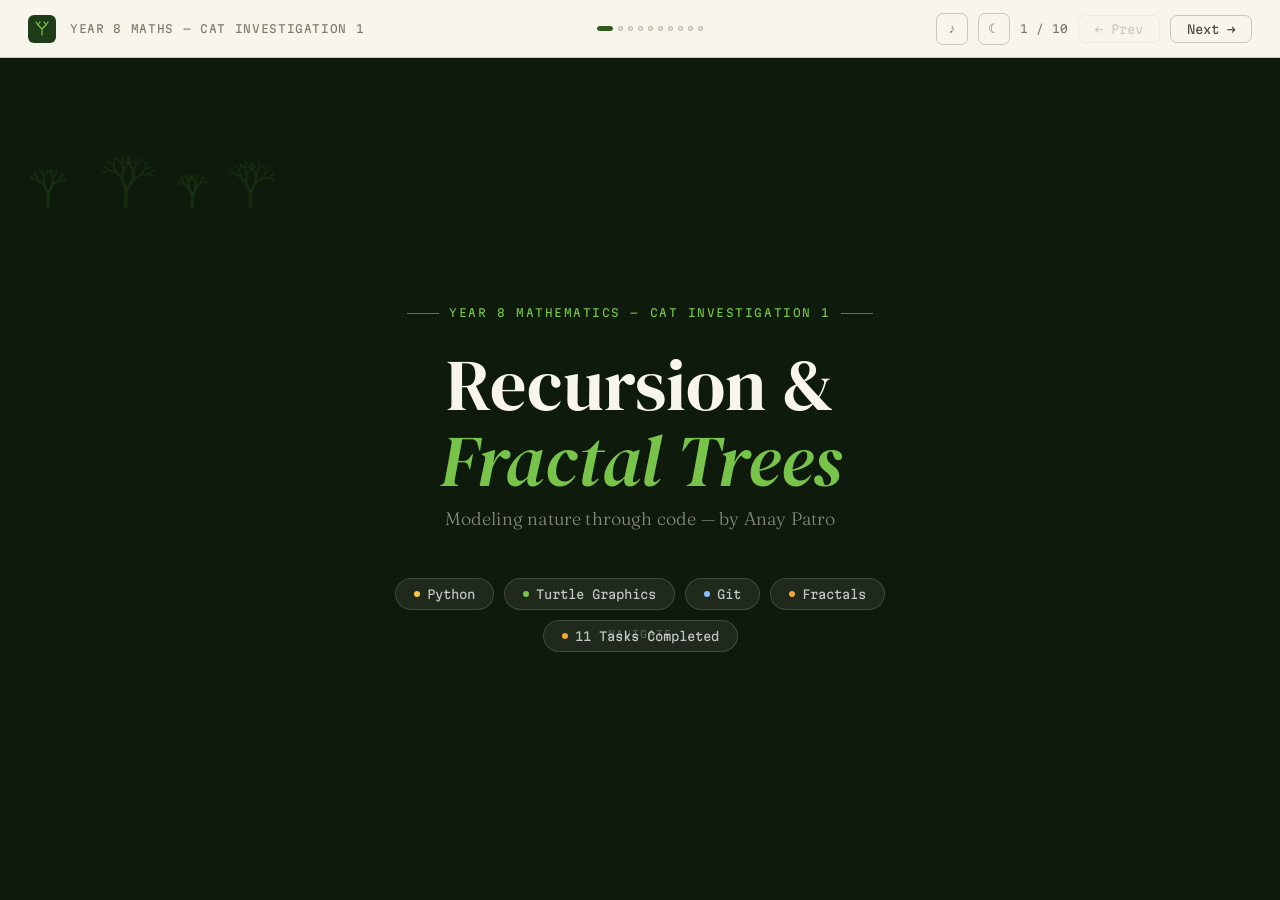
==== commit 22eecd27: "updated README and index.html" ====
--- a/index.html
+++ b/index.html
@@ -3,9 +3,10 @@
 <head>
 <meta charset="UTF-8">
 <meta name="viewport" content="width=device-width, initial-scale=1.0">
-<title>Recursion & Fractal Trees — Anay Patro</title>
+<title>Recursion &amp; Fractal Trees — Anay Patro</title>
+<meta name="description" content="Year 8 Mathematics CAT Investigation 1: a slide-style website explaining recursion and fractal trees, with interactive demos and Python turtle tasks.">
 <link rel="preconnect" href="https://fonts.googleapis.com">
-<link href="https://fonts.googleapis.com/css2?family=DM+Serif+Display:ital@0;1&family=Martian+Mono:wght@300;400;500&family=Fraunces:ital,opsz,wght@0,9..144,300;0,9..144,400;1,9..144,300&display=swap" rel="stylesheet">
+<link href="https://fonts.googleapis.com/css2?family=DM+Serif+Display:ital@0;1&amp;family=Martian+Mono:wght@300;400;500&amp;family=Fraunces:ital,opsz,wght@0,9..144,300;0,9..144,400;1,9..144,300&amp;display=swap" rel="stylesheet">
 <style>
 :root {
   --g0: #0e1a0b;
@@ -27,9 +28,26 @@
   --txt3: #7a7a68;
   --border: rgba(30,40,20,0.12);
   --border2: rgba(30,40,20,0.22);
+  --nav-bg: rgba(248,245,237,0.88);
+  --code-bg: #eef5e8;
+  --code-txt: var(--g2);
   --slide-h: calc(100vh - 58px);
   --mono: 'Martian Mono', monospace;
   --serif: 'Fraunces', serif;
+}
+
+html[data-theme="dark"] {
+  --cream: #0d130c;
+  --cream2: #121a10;
+  --warm: #1a2417;
+  --txt: #f3f3eb;
+  --txt2: rgba(243,243,235,0.80);
+  --txt3: rgba(243,243,235,0.62);
+  --border: rgba(220,240,220,0.10);
+  --border2: rgba(220,240,220,0.18);
+  --nav-bg: rgba(13,19,12,0.76);
+  --code-bg: rgba(120,196,74,0.14);
+  --code-txt: #c9f3a8;
 }
 
 *, *::before, *::after { box-sizing: border-box; margin: 0; padding: 0; }
@@ -43,13 +61,28 @@
   overflow: hidden;
 }
 
+/* ── ACCESSIBILITY / PREFERENCES ─────────────────── */
+:focus-visible {
+  outline: 3px solid rgba(120, 196, 74, 0.75);
+  outline-offset: 2px;
+}
+
+@media (prefers-reduced-motion: reduce) {
+  html { scroll-behavior: auto; }
+  *, *::before, *::after {
+    animation-duration: 0.001ms !important;
+    animation-iteration-count: 1 !important;
+    transition-duration: 0.001ms !important;
+  }
+}
+
 /* ── NAV ─────────────────────────────────────────── */
 .nav {
   position: fixed; top: 0; left: 0; right: 0; z-index: 200;
   height: 58px;
   display: flex; align-items: center; justify-content: space-between;
   padding: 0 28px;
-  background: rgba(248,245,237,0.88);
+  background: var(--nav-bg);
   backdrop-filter: blur(12px);
   border-bottom: 0.5px solid var(--border2);
 }
@@ -133,6 +166,20 @@
 }
 .sound-btn:hover { background: var(--cream2); color: var(--txt); }
 
+.theme-btn {
+  width: 32px; height: 32px;
+  border: 0.5px solid var(--border2);
+  border-radius: 7px;
+  background: none;
+  cursor: pointer;
+  display: flex; align-items: center; justify-content: center;
+  color: var(--txt3);
+  font-size: 13px;
+  transition: all 0.15s;
+  padding: 0;
+}
+.theme-btn:hover { background: var(--cream2); color: var(--txt); }
+
 /* ── SLIDES ──────────────────────────────────────── */
 .slides-wrapper {
   position: fixed;
@@ -282,7 +329,6 @@
   letter-spacing: -2px;
 }
 
-.cs-hgroup {}
 .cs-label {
   font-family: var(--mono);
   font-size: 10px;
@@ -897,10 +943,10 @@
 code {
   font-family: var(--mono);
   font-size: 11.5px;
-  background: #eef5e8;
+  background: var(--code-bg);
   padding: 1px 6px;
   border-radius: 4px;
-  color: var(--g2);
+  color: var(--code-txt);
 }
 </style>
 </head>
@@ -919,10 +965,11 @@
   </div>
   <div class="nav-dots" id="dots"></div>
   <div class="nav-right">
-    <button class="sound-btn" id="soundBtn" title="Toggle sound">♪</button>
+    <button class="sound-btn" id="soundBtn" type="button" title="Toggle sound" aria-label="Toggle sound">♪</button>
+    <button class="theme-btn" id="themeBtn" type="button" title="Toggle theme" aria-label="Toggle theme">☾</button>
     <span class="nav-counter" id="counter">1 / 10</span>
-    <button class="nav-btn" id="prevBtn" onclick="changeSlide(-1)">← Prev</button>
-    <button class="nav-btn" id="nextBtn" onclick="Next →">Next →</button>
+    <button class="nav-btn" id="prevBtn" type="button" onclick="changeSlide(-1)">← Prev</button>
+    <button class="nav-btn" id="nextBtn" type="button" onclick="changeSlide(1)">Next →</button>
   </div>
 </nav>
 
@@ -940,12 +987,13 @@
         <div class="hero-pill"><div class="hero-pill-dot" style="background:#f5c842"></div>Python</div>
         <div class="hero-pill"><div class="hero-pill-dot" style="background:#78c44a"></div>Turtle Graphics</div>
         <div class="hero-pill"><div class="hero-pill-dot" style="background:#88c0ff"></div>Git</div>
-        <div class="hero-pill"><div class="hero-pill-dot" style="background:#f5a830"></div>10 Tasks</div>
-      </div>
-    </div>
-    <div class="hero-scroll-hint">
-      <span>Navigate</span>
-      <div class="scroll-arrow"></div>
+        <div class="hero-pill"><div class="hero-pill-dot" style="background:#f5a830"></div>Fractals</div>
+        <div class="hero-pill"><div class="hero-pill-dot" style="background:#f5a830"></div>11 Tasks Completed</div>
+      </div>
+      <div class="hero-scroll-hint">
+        <span>Navigate</span>
+        <div class="scroll-arrow"></div>
+      </div>
     </div>
   </div>
 </div>
@@ -1681,6 +1729,9 @@
 for (let i = 1; i <= TOTAL; i++) {
   const d = document.createElement('button');
   d.className = 'nav-dot' + (i === 1 ? ' active' : '');
+  d.type = 'button';
+  d.setAttribute('aria-label', `Go to slide ${i}`);
+  d.title = `Go to slide ${i}`;
   d.onclick = () => goTo(i);
   dotsEl.appendChild(d);
 }
@@ -1767,6 +1818,40 @@
   document.getElementById('soundBtn').textContent = soundOn ? '♪' : '♩';
   if (soundOn) playClick();
 };
+
+/* ══════════════════════════════════════════════
+   THEME — light/dark toggle with persistence
+══════════════════════════════════════════════ */
+function getSystemTheme() {
+  return window.matchMedia && window.matchMedia('(prefers-color-scheme: dark)').matches ? 'dark' : 'light';
+}
+
+function getSavedTheme() {
+  const t = localStorage.getItem('theme');
+  return (t === 'light' || t === 'dark') ? t : null;
+}
+
+function applyTheme(theme) {
+  document.documentElement.setAttribute('data-theme', theme);
+  const btn = document.getElementById('themeBtn');
+  if (btn) btn.textContent = theme === 'dark' ? '☀︎' : '☾';
+}
+
+applyTheme(getSavedTheme() || getSystemTheme());
+
+document.getElementById('themeBtn').onclick = () => {
+  const currentTheme = document.documentElement.getAttribute('data-theme') || getSystemTheme();
+  const nextTheme = currentTheme === 'dark' ? 'light' : 'dark';
+  localStorage.setItem('theme', nextTheme);
+  applyTheme(nextTheme);
+  playClick();
+};
+
+if (window.matchMedia) {
+  window.matchMedia('(prefers-color-scheme: dark)').addEventListener?.('change', () => {
+    if (!getSavedTheme()) applyTheme(getSystemTheme());
+  });
+}
 
 /* ══════════════════════════════════════════════
    UTILITY
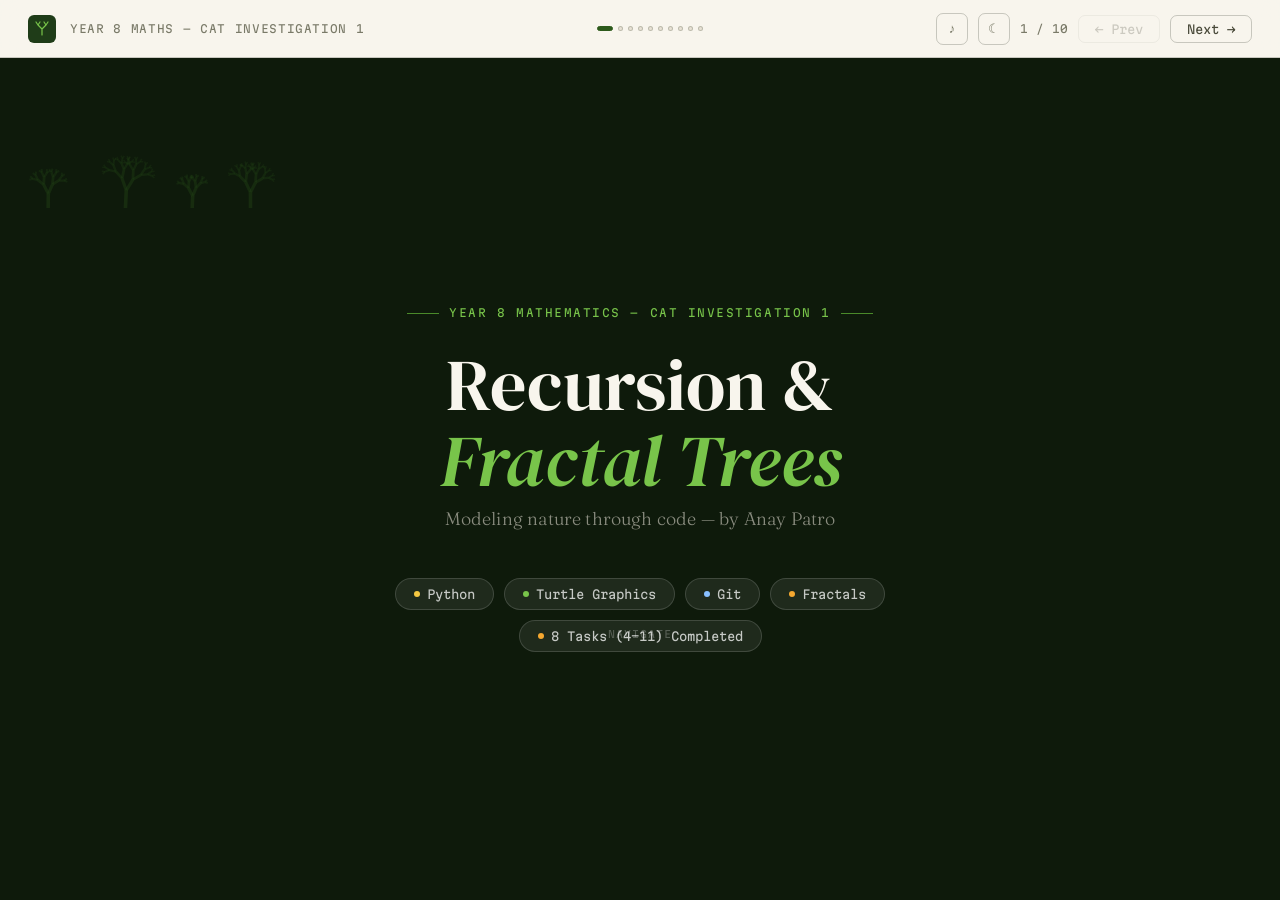
==== commit 40dec0ce: "improved website ( index.html)" ====
--- a/index.html
+++ b/index.html
@@ -19,6 +19,8 @@
   --cream: #f8f5ed;
   --cream2: #f0ebe0;
   --warm: #e8e2d4;
+  --surface: #ffffff;
+  --surface2: #fbfaf6;
   --bark: #7a4a28;
   --bark2: #5a3418;
   --amber: #c8871a;
@@ -40,6 +42,8 @@
   --cream: #0d130c;
   --cream2: #121a10;
   --warm: #1a2417;
+  --surface: #111a10;
+  --surface2: #0f170e;
   --txt: #f3f3eb;
   --txt2: rgba(243,243,235,0.80);
   --txt3: rgba(243,243,235,0.62);
@@ -357,7 +361,7 @@
 
 /* ── CARDS ───────────────────────────────────────── */
 .card {
-  background: white;
+  background: var(--surface);
   border: 0.5px solid var(--border);
   border-radius: 12px;
   padding: 20px 22px;
@@ -466,7 +470,7 @@
 
 /* ── PLAYGROUND ──────────────────────────────────── */
 .playground {
-  background: white;
+  background: var(--surface);
   border: 0.5px solid var(--border);
   border-radius: 14px;
   overflow: hidden;
@@ -659,7 +663,7 @@
 
 /* ── TREE PLAYGROUND ─────────────────────────────── */
 .tree-pg {
-  background: white;
+  background: var(--surface);
   border: 0.5px solid var(--border);
   border-radius: 14px;
   overflow: hidden;
@@ -798,7 +802,7 @@
   gap: 14px;
 }
 .conc-card {
-  background: white;
+  background: var(--surface);
   border: 0.5px solid var(--border);
   border-radius: 12px;
   padding: 22px;
@@ -892,7 +896,7 @@
   margin-bottom: 16px;
 }
 .level-cell {
-  background: white;
+  background: var(--surface);
   border: 0.5px solid var(--border);
   border-radius: 8px;
   padding: 12px 8px;
@@ -988,7 +992,7 @@
         <div class="hero-pill"><div class="hero-pill-dot" style="background:#78c44a"></div>Turtle Graphics</div>
         <div class="hero-pill"><div class="hero-pill-dot" style="background:#88c0ff"></div>Git</div>
         <div class="hero-pill"><div class="hero-pill-dot" style="background:#f5a830"></div>Fractals</div>
-        <div class="hero-pill"><div class="hero-pill-dot" style="background:#f5a830"></div>11 Tasks Completed</div>
+        <div class="hero-pill"><div class="hero-pill-dot" style="background:#f5a830"></div>8 Tasks (4–11) Completed</div>
       </div>
       <div class="hero-scroll-hint">
         <span>Navigate</span>
@@ -1686,7 +1690,7 @@
     </div>
     <div class="cs-body" style="flex-direction:column; gap:24px;">
       <div class="stat-row">
-        <div class="stat-card"><span class="stat-num">11</span><div class="stat-label">Tasks completed</div></div>
+        <div class="stat-card"><span class="stat-num">8</span><div class="stat-label">Tasks completed</div></div>
         <div class="stat-card"><span class="stat-num">v1.2</span><div class="stat-label">Stable release</div></div>
         <div class="stat-card"><span class="stat-num">∞</span><div class="stat-label">Unique trees</div></div>
       </div>
@@ -1857,6 +1861,11 @@
    UTILITY
 ══════════════════════════════════════════════ */
 function $(id) { return document.getElementById(id); }
+
+function cssVar(name, fallback) {
+  const v = getComputedStyle(document.documentElement).getPropertyValue(name).trim();
+  return v || fallback;
+}
 
 function clearOutput(outId, statId) {
   $(outId).innerHTML = '<div class="pg-empty">Click Run to execute</div>';
@@ -2073,7 +2082,7 @@
   const ctx = canvas.getContext('2d');
   const W = canvas.width, H = canvas.height;
   ctx.clearRect(0, 0, W, H);
-  ctx.fillStyle = '#f8f5ed';
+  ctx.fillStyle = cssVar('--cream', '#f8f5ed');
   ctx.fillRect(0, 0, W, H);
 
   const { depth, angle, scale, trunk, mode, noise, seed } = opts;
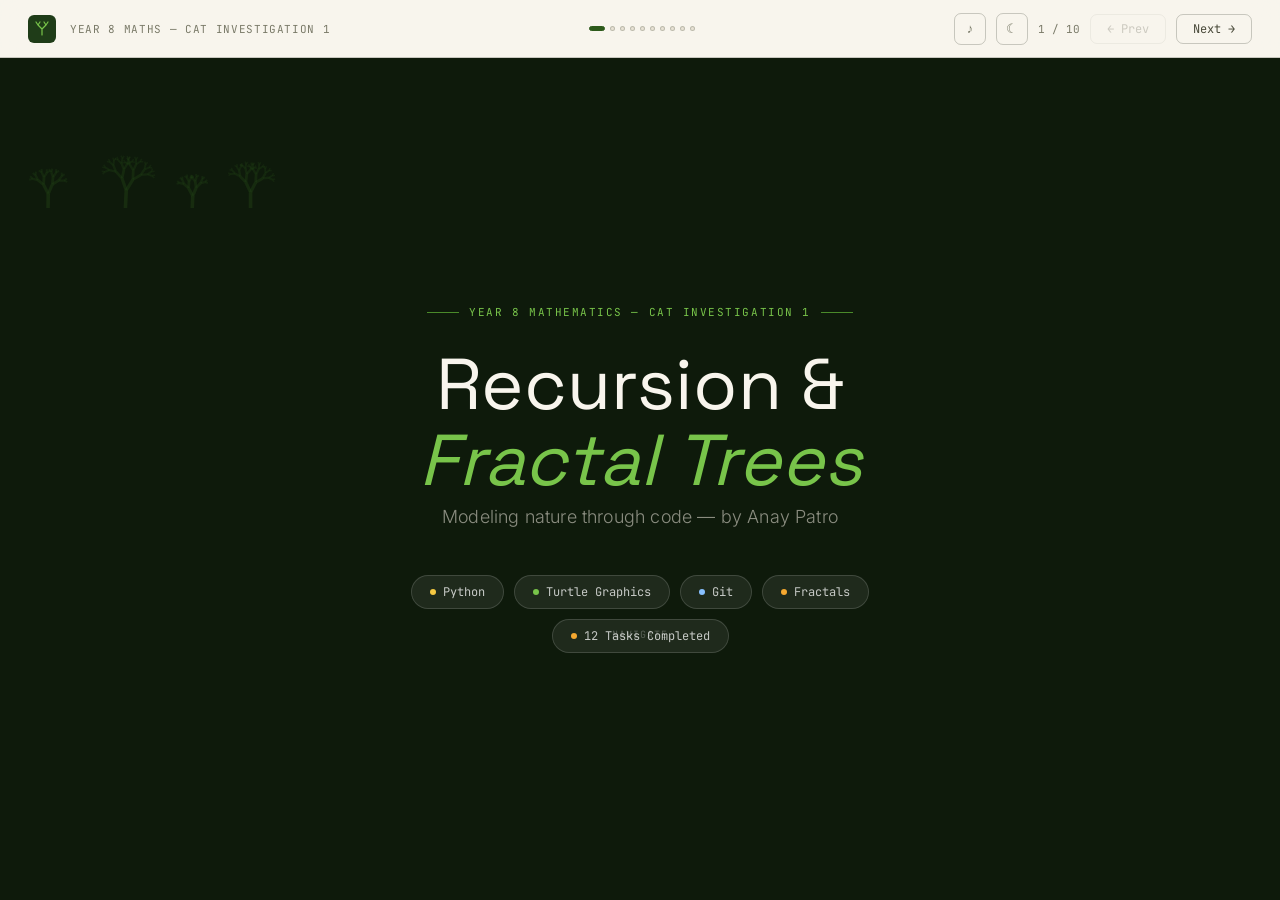
==== commit 7809f257: "v1.3.0 stable --web" ====
--- a/index.html
+++ b/index.html
@@ -6,953 +6,8 @@
 <title>Recursion &amp; Fractal Trees — Anay Patro</title>
 <meta name="description" content="Year 8 Mathematics CAT Investigation 1: a slide-style website explaining recursion and fractal trees, with interactive demos and Python turtle tasks.">
 <link rel="preconnect" href="https://fonts.googleapis.com">
-<link href="https://fonts.googleapis.com/css2?family=DM+Serif+Display:ital@0;1&amp;family=Martian+Mono:wght@300;400;500&amp;family=Fraunces:ital,opsz,wght@0,9..144,300;0,9..144,400;1,9..144,300&amp;display=swap" rel="stylesheet">
-<style>
-:root {
-  --g0: #0e1a0b;
-  --g1: #172a12;
-  --g2: #1f3c18;
-  --g3: #2d5a1b;
-  --g4: #4a8a2a;
-  --g5: #78c44a;
-  --g6: #a8e070;
-  --cream: #f8f5ed;
-  --cream2: #f0ebe0;
-  --warm: #e8e2d4;
-  --surface: #ffffff;
-  --surface2: #fbfaf6;
-  --bark: #7a4a28;
-  --bark2: #5a3418;
-  --amber: #c8871a;
-  --amber2: #f5a830;
-  --txt: #1a1a14;
-  --txt2: #4a4a3a;
-  --txt3: #7a7a68;
-  --border: rgba(30,40,20,0.12);
-  --border2: rgba(30,40,20,0.22);
-  --nav-bg: rgba(248,245,237,0.88);
-  --code-bg: #eef5e8;
-  --code-txt: var(--g2);
-  --slide-h: calc(100vh - 58px);
-  --mono: 'Martian Mono', monospace;
-  --serif: 'Fraunces', serif;
-}
-
-html[data-theme="dark"] {
-  --cream: #0d130c;
-  --cream2: #121a10;
-  --warm: #1a2417;
-  --surface: #111a10;
-  --surface2: #0f170e;
-  --txt: #f3f3eb;
-  --txt2: rgba(243,243,235,0.80);
-  --txt3: rgba(243,243,235,0.62);
-  --border: rgba(220,240,220,0.10);
-  --border2: rgba(220,240,220,0.18);
-  --nav-bg: rgba(13,19,12,0.76);
-  --code-bg: rgba(120,196,74,0.14);
-  --code-txt: #c9f3a8;
-}
-
-*, *::before, *::after { box-sizing: border-box; margin: 0; padding: 0; }
-html { scroll-behavior: smooth; }
-
-body {
-  font-family: var(--serif);
-  background: var(--cream);
-  color: var(--txt);
-  min-height: 100vh;
-  overflow: hidden;
-}
-
-/* ── ACCESSIBILITY / PREFERENCES ─────────────────── */
-:focus-visible {
-  outline: 3px solid rgba(120, 196, 74, 0.75);
-  outline-offset: 2px;
-}
-
-@media (prefers-reduced-motion: reduce) {
-  html { scroll-behavior: auto; }
-  *, *::before, *::after {
-    animation-duration: 0.001ms !important;
-    animation-iteration-count: 1 !important;
-    transition-duration: 0.001ms !important;
-  }
-}
-
-/* ── NAV ─────────────────────────────────────────── */
-.nav {
-  position: fixed; top: 0; left: 0; right: 0; z-index: 200;
-  height: 58px;
-  display: flex; align-items: center; justify-content: space-between;
-  padding: 0 28px;
-  background: var(--nav-bg);
-  backdrop-filter: blur(12px);
-  border-bottom: 0.5px solid var(--border2);
-}
-
-.nav-left {
-  display: flex; align-items: center; gap: 14px;
-}
-
-.nav-logo {
-  width: 28px; height: 28px;
-  background: var(--g2);
-  border-radius: 6px;
-  display: flex; align-items: center; justify-content: center;
-  flex-shrink: 0;
-}
-
-.nav-logo svg { width: 16px; height: 16px; }
-
-.nav-title {
-  font-family: var(--mono);
-  font-size: 11px;
-  font-weight: 400;
-  color: var(--txt3);
-  letter-spacing: 0.06em;
-  text-transform: uppercase;
-}
-
-.nav-dots {
-  display: flex; gap: 5px; align-items: center;
-}
-
-.nav-dot {
-  width: 5px; height: 5px;
-  border-radius: 50%;
-  background: var(--warm);
-  border: 0.5px solid var(--border2);
-  cursor: pointer;
-  transition: all 0.2s ease;
-  padding: 0;
-}
-.nav-dot:hover { background: var(--g4); border-color: var(--g4); }
-.nav-dot.active { background: var(--g3); border-color: var(--g3); width: 16px; border-radius: 3px; }
-
-.nav-right {
-  display: flex; align-items: center; gap: 10px;
-}
-
-.nav-counter {
-  font-family: var(--mono);
-  font-size: 11px;
-  color: var(--txt3);
-  min-width: 36px;
-  text-align: right;
-}
-
-.nav-btn {
-  background: none;
-  border: 0.5px solid var(--border2);
-  border-radius: 7px;
-  padding: 6px 16px;
-  font-size: 12px;
-  font-family: var(--mono);
-  cursor: pointer;
-  color: var(--txt2);
-  transition: all 0.15s;
-}
-.nav-btn:hover { background: var(--cream2); }
-.nav-btn:disabled { opacity: 0.25; cursor: default; }
-
-.sound-btn {
-  width: 32px; height: 32px;
-  border: 0.5px solid var(--border2);
-  border-radius: 7px;
-  background: none;
-  cursor: pointer;
-  display: flex; align-items: center; justify-content: center;
-  color: var(--txt3);
-  font-size: 13px;
-  transition: all 0.15s;
-  padding: 0;
-}
-.sound-btn:hover { background: var(--cream2); color: var(--txt); }
-
-.theme-btn {
-  width: 32px; height: 32px;
-  border: 0.5px solid var(--border2);
-  border-radius: 7px;
-  background: none;
-  cursor: pointer;
-  display: flex; align-items: center; justify-content: center;
-  color: var(--txt3);
-  font-size: 13px;
-  transition: all 0.15s;
-  padding: 0;
-}
-.theme-btn:hover { background: var(--cream2); color: var(--txt); }
-
-/* ── SLIDES ──────────────────────────────────────── */
-.slides-wrapper {
-  position: fixed;
-  top: 58px; left: 0; right: 0; bottom: 0;
-  overflow: hidden;
-}
-
-.slide {
-  position: absolute;
-  top: 0; left: 0; right: 0; bottom: 0;
-  overflow-y: auto;
-  opacity: 0;
-  pointer-events: none;
-  transition: opacity 0.4s ease;
-}
-
-.slide.active {
-  opacity: 1;
-  pointer-events: auto;
-}
-
-/* ── SLIDE 1 — HERO ──────────────────────────────── */
-.hero {
-  min-height: var(--slide-h);
-  background: var(--g0);
-  display: flex;
-  align-items: center;
-  justify-content: center;
-  position: relative;
-  overflow: hidden;
-}
-
-.hero-bg-canvas {
-  position: absolute;
-  inset: 0;
-  opacity: 0.6;
-}
-
-.hero-content {
-  position: relative; z-index: 2;
-  text-align: center;
-  padding: 60px 40px;
-  max-width: 640px;
-}
-
-.hero-eyebrow {
-  font-family: var(--mono);
-  font-size: 11px;
-  font-weight: 400;
-  color: var(--g5);
-  letter-spacing: 0.14em;
-  text-transform: uppercase;
-  margin-bottom: 28px;
-  display: flex; align-items: center; justify-content: center; gap: 10px;
-}
-.hero-eyebrow::before, .hero-eyebrow::after {
-  content: '';
-  display: block;
-  width: 32px; height: 0.5px;
-  background: var(--g4);
-}
-
-.hero-title {
-  font-family: 'DM Serif Display', serif;
-  font-size: clamp(42px, 6vw, 72px);
-  font-weight: 400;
-  line-height: 1.05;
-  color: var(--cream);
-  margin-bottom: 8px;
-}
-.hero-title em {
-  color: var(--g5);
-  font-style: italic;
-}
-
-.hero-subtitle {
-  font-family: var(--serif);
-  font-size: 18px;
-  font-weight: 300;
-  color: rgba(240,235,224,0.55);
-  margin-bottom: 48px;
-  letter-spacing: 0.01em;
-}
-
-.hero-pills {
-  display: flex; gap: 10px; justify-content: center; flex-wrap: wrap;
-}
-.hero-pill {
-  display: inline-flex; align-items: center; gap: 7px;
-  background: rgba(255,255,255,0.07);
-  border: 0.5px solid rgba(255,255,255,0.15);
-  border-radius: 100px;
-  padding: 8px 18px;
-  font-family: var(--mono);
-  font-size: 12px;
-  color: rgba(255,255,255,0.75);
-}
-.hero-pill-dot {
-  width: 6px; height: 6px;
-  border-radius: 50%;
-}
-
-.hero-scroll-hint {
-  position: absolute;
-  bottom: 36px;
-  left: 50%;
-  transform: translateX(-50%);
-  font-family: var(--mono);
-  font-size: 10px;
-  color: rgba(255,255,255,0.25);
-  letter-spacing: 0.1em;
-  text-transform: uppercase;
-  display: flex; flex-direction: column; align-items: center; gap: 8px;
-}
-.scroll-arrow {
-  width: 0.5px; height: 28px;
-  background: linear-gradient(to bottom, rgba(255,255,255,0.2), transparent);
-  animation: scrollPulse 2s ease-in-out infinite;
-}
-@keyframes scrollPulse {
-  0%,100%{opacity:0.3;} 50%{opacity:1;}
-}
-
-/* ── CONTENT SLIDE SHELL ─────────────────────────── */
-.cs {
-  min-height: var(--slide-h);
-  display: flex;
-  flex-direction: column;
-}
-
-.cs-header {
-  padding: 36px 52px 28px;
-  border-bottom: 0.5px solid var(--border);
-  display: flex;
-  align-items: flex-end;
-  gap: 24px;
-  flex-shrink: 0;
-}
-
-.cs-num {
-  font-family: 'DM Serif Display', serif;
-  font-size: 80px;
-  color: var(--warm);
-  line-height: 1;
-  flex-shrink: 0;
-  user-select: none;
-  letter-spacing: -2px;
-}
-
-.cs-label {
-  font-family: var(--mono);
-  font-size: 10px;
-  font-weight: 400;
-  color: var(--g4);
-  text-transform: uppercase;
-  letter-spacing: 0.12em;
-  margin-bottom: 4px;
-}
-.cs-heading {
-  font-family: 'DM Serif Display', serif;
-  font-size: 30px;
-  color: var(--txt);
-  line-height: 1.15;
-}
-
-.cs-body {
-  flex: 1;
-  padding: 36px 52px;
-  display: flex;
-  gap: 36px;
-}
-
-.cs-col { flex: 1; min-width: 0; }
-.cs-col-sm { flex: 0 0 300px; min-width: 0; }
-
-/* ── CARDS ───────────────────────────────────────── */
-.card {
-  background: var(--surface);
-  border: 0.5px solid var(--border);
-  border-radius: 12px;
-  padding: 20px 22px;
-  margin-bottom: 14px;
-}
-
-.card-label {
-  font-family: var(--mono);
-  font-size: 10px;
-  font-weight: 400;
-  color: var(--g4);
-  text-transform: uppercase;
-  letter-spacing: 0.1em;
-  margin-bottom: 8px;
-}
-
-.card p {
-  font-family: var(--serif);
-  font-size: 14px;
-  line-height: 1.7;
-  color: var(--txt2);
-  font-weight: 300;
-}
-.card p strong { color: var(--txt); font-weight: 500; }
-
-/* ── CODE BLOCKS ─────────────────────────────────── */
-.code-block {
-  background: var(--g0);
-  border-radius: 10px;
-  padding: 20px;
-  font-family: var(--mono);
-  font-size: 12px;
-  line-height: 1.8;
-  color: #c8e6b0;
-  margin-bottom: 14px;
-  position: relative;
-  overflow: hidden;
-}
-.code-block::before {
-  content: '';
-  position: absolute;
-  top: 0; left: 0; right: 0;
-  height: 1px;
-  background: linear-gradient(90deg, var(--g3), transparent);
-}
-
-.code-header {
-  display: flex;
-  align-items: center;
-  justify-content: space-between;
-  margin-bottom: 12px;
-  padding-bottom: 10px;
-  border-bottom: 0.5px solid rgba(255,255,255,0.07);
-}
-.code-lang {
-  font-size: 10px;
-  color: var(--g5);
-  text-transform: uppercase;
-  letter-spacing: 0.1em;
-}
-.copy-btn {
-  border: 0.5px solid rgba(255,255,255,0.15);
-  background: rgba(255,255,255,0.06);
-  color: rgba(255,255,255,0.6);
-  border-radius: 6px;
-  padding: 3px 10px;
-  font-family: var(--mono);
-  font-size: 10px;
-  cursor: pointer;
-  transition: all 0.15s;
-}
-.copy-btn:hover { background: rgba(255,255,255,0.12); color: white; }
-
-.ck { color: #f5c842; }   /* keyword */
-.cf { color: var(--g5); } /* function */
-.cc { color: #5a6e52; }   /* comment */
-.cs2{ color: #f5a830; }   /* string */
-.cn { color: #88c0ff; }   /* number */
-.co { color: #e0d0ff; }   /* operator */
-
-/* ── MATH FORMULA ────────────────────────────────── */
-.formula {
-  background: #eef5e8;
-  border-left: 2.5px solid var(--g4);
-  border-radius: 0 8px 8px 0;
-  padding: 12px 16px;
-  font-family: var(--mono);
-  font-size: 13px;
-  color: var(--g2);
-  margin-bottom: 14px;
-}
-
-/* ── TAGS ────────────────────────────────────────── */
-.tag-row { display: flex; flex-wrap: wrap; gap: 8px; margin: 12px 0; }
-.tag {
-  background: #eef5e8;
-  border: 0.5px solid #bdd8a8;
-  border-radius: 100px;
-  padding: 4px 12px;
-  font-family: var(--mono);
-  font-size: 11px;
-  color: var(--g2);
-}
-.tag.bark { background: #f5ede6; border-color: #d0b090; color: var(--bark2); }
-.tag.amber { background: #fdf4de; border-color: #e0c870; color: #7a5a08; }
-
-/* ── PLAYGROUND ──────────────────────────────────── */
-.playground {
-  background: var(--surface);
-  border: 0.5px solid var(--border);
-  border-radius: 14px;
-  overflow: hidden;
-  margin-bottom: 14px;
-}
-
-.pg-header {
-  padding: 14px 18px;
-  border-bottom: 0.5px solid var(--border);
-  display: flex;
-  align-items: center;
-  justify-content: space-between;
-  background: var(--cream2);
-}
-
-.pg-title {
-  font-family: var(--mono);
-  font-size: 11px;
-  font-weight: 400;
-  color: var(--txt2);
-  text-transform: uppercase;
-  letter-spacing: 0.08em;
-  display: flex; align-items: center; gap: 8px;
-}
-
-.pg-dot { width: 8px; height: 8px; border-radius: 50%; background: var(--g4); }
-
-.pg-controls {
-  padding: 14px 18px;
-  border-bottom: 0.5px solid var(--border);
-  display: flex;
-  align-items: center;
-  gap: 12px;
-  flex-wrap: wrap;
-}
-
-.pg-label {
-  font-family: var(--mono);
-  font-size: 11px;
-  color: var(--txt3);
-  white-space: nowrap;
-}
-
-.pg-input {
-  width: 72px;
-  border: 0.5px solid var(--border2);
-  border-radius: 7px;
-  padding: 7px 10px;
-  font-family: var(--mono);
-  font-size: 13px;
-  background: var(--cream);
-  color: var(--txt);
-  text-align: center;
-  outline: none;
-  transition: border-color 0.15s;
-}
-.pg-input:focus { border-color: var(--g3); }
-
-.pg-run {
-  background: var(--g2);
-  color: var(--g5);
-  border: none;
-  border-radius: 7px;
-  padding: 8px 16px;
-  font-family: var(--mono);
-  font-size: 12px;
-  font-weight: 500;
-  cursor: pointer;
-  display: flex; align-items: center; gap: 7px;
-  transition: all 0.15s;
-}
-.pg-run:hover { background: var(--g1); }
-
-.pg-clear {
-  background: none;
-  border: 0.5px solid var(--border2);
-  border-radius: 7px;
-  padding: 8px 14px;
-  font-family: var(--mono);
-  font-size: 12px;
-  color: var(--txt3);
-  cursor: pointer;
-  transition: all 0.15s;
-}
-.pg-clear:hover { background: var(--cream2); }
-
-.pg-output {
-  min-height: 140px;
-  max-height: 200px;
-  overflow-y: auto;
-  padding: 16px 18px;
-  font-family: var(--mono);
-  font-size: 13px;
-  line-height: 1.9;
-  color: var(--txt);
-  position: relative;
-}
-
-.pg-output-line {
-  display: flex;
-  align-items: center;
-  gap: 10px;
-  animation: lineIn 0.2s ease both;
-}
-@keyframes lineIn {
-  from { opacity: 0; transform: translateX(-6px); }
-  to { opacity: 1; transform: translateX(0); }
-}
-
-.pg-output-line .stars { color: var(--g3); font-size: 14px; }
-.pg-output-line .call { color: var(--txt3); font-size: 10px; }
-.pg-stack-indicator {
-  font-family: var(--mono);
-  font-size: 10px;
-  color: var(--g4);
-  opacity: 0.6;
-}
-
-.pg-empty {
-  color: var(--txt3);
-  font-size: 12px;
-  padding: 20px 0;
-  text-align: center;
-}
-
-.pg-footer {
-  padding: 10px 18px;
-  border-top: 0.5px solid var(--border);
-  display: flex;
-  align-items: center;
-  justify-content: space-between;
-  background: var(--cream2);
-}
-.pg-stat {
-  font-family: var(--mono);
-  font-size: 10px;
-  color: var(--txt3);
-}
-.pg-stat strong { color: var(--g3); }
-
-/* ── FIBONACCI VIS ───────────────────────────────── */
-.fib-eq-line {
-  display: flex;
-  align-items: center;
-  gap: 6px;
-  flex-wrap: wrap;
-  padding: 3px 0;
-  animation: lineIn 0.2s ease both;
-  font-family: var(--mono);
-  font-size: 12px;
-  color: var(--txt2);
-}
-.fib-call { color: var(--g3); font-weight: 500; }
-.fib-num { color: var(--bark); font-weight: 500; }
-.fib-result {
-  background: var(--g5);
-  color: var(--g0);
-  border-radius: 4px;
-  padding: 0 6px;
-  font-weight: 500;
-}
-
-/* ── SLIDER ──────────────────────────────────────── */
-.slider-row {
-  display: flex;
-  align-items: center;
-  gap: 10px;
-  margin-bottom: 10px;
-}
-.slider-row label {
-  font-family: var(--mono);
-  font-size: 11px;
-  color: var(--txt2);
-  min-width: 56px;
-  display: flex;
-  justify-content: space-between;
-  gap: 4px;
-}
-.slider-row input[type=range] {
-  flex: 1;
-  accent-color: var(--g3);
-}
-.slider-val {
-  font-family: var(--mono);
-  font-size: 11px;
-  color: var(--g3);
-  min-width: 44px;
-  text-align: right;
-}
-
-/* ── TREE PLAYGROUND ─────────────────────────────── */
-.tree-pg {
-  background: var(--surface);
-  border: 0.5px solid var(--border);
-  border-radius: 14px;
-  overflow: hidden;
-}
-
-.tree-pg-grid {
-  display: grid;
-  grid-template-columns: 1fr 240px;
-}
-
-.tree-canvas-wrap {
-  border-right: 0.5px solid var(--border);
-  padding: 0;
-  position: relative;
-  background: var(--cream);
-}
-
-canvas#treeMain {
-  display: block;
-  width: 100%;
-  height: 380px;
-}
-
-.tree-sidebar {
-  padding: 16px;
-  overflow-y: auto;
-}
-
-.sidebar-section {
-  margin-bottom: 18px;
-}
-.sidebar-section-title {
-  font-family: var(--mono);
-  font-size: 10px;
-  font-weight: 400;
-  color: var(--g4);
-  text-transform: uppercase;
-  letter-spacing: 0.1em;
-  margin-bottom: 10px;
-}
-
-.tree-btn {
-  width: 100%;
-  padding: 9px;
-  border-radius: 8px;
-  font-family: var(--mono);
-  font-size: 12px;
-  cursor: pointer;
-  transition: all 0.15s;
-  margin-bottom: 7px;
-  font-weight: 500;
-}
-.tree-btn-primary {
-  background: var(--g2);
-  color: var(--g5);
-  border: none;
-}
-.tree-btn-primary:hover { background: var(--g1); }
-.tree-btn-secondary {
-  background: none;
-  color: var(--txt2);
-  border: 0.5px solid var(--border2);
-}
-.tree-btn-secondary:hover { background: var(--cream2); }
-
-.tree-stats {
-  background: var(--cream2);
-  border: 0.5px solid var(--border);
-  border-radius: 8px;
-  padding: 10px 12px;
-  font-family: var(--mono);
-  font-size: 11px;
-  color: var(--txt2);
-  line-height: 1.7;
-}
-
-.tree-mode-toggle {
-  display: flex;
-  gap: 6px;
-  margin-bottom: 10px;
-}
-.tree-mode-btn {
-  flex: 1;
-  padding: 6px;
-  border-radius: 7px;
-  font-family: var(--mono);
-  font-size: 10px;
-  cursor: pointer;
-  border: 0.5px solid var(--border2);
-  background: none;
-  color: var(--txt2);
-  transition: all 0.15s;
-  text-align: center;
-}
-.tree-mode-btn.active {
-  background: var(--g2);
-  color: var(--g5);
-  border-color: var(--g2);
-}
-
-/* ── STAT CARDS ──────────────────────────────────── */
-.stat-row {
-  display: grid;
-  grid-template-columns: repeat(3, 1fr);
-  gap: 12px;
-  margin-bottom: 24px;
-}
-
-.stat-card {
-  background: #eef5e8;
-  border-radius: 10px;
-  padding: 18px 16px;
-  text-align: center;
-}
-
-.stat-num {
-  font-family: 'DM Serif Display', serif;
-  font-size: 36px;
-  color: var(--g2);
-  display: block;
-  line-height: 1;
-  margin-bottom: 4px;
-}
-.stat-label {
-  font-family: var(--mono);
-  font-size: 10px;
-  color: var(--g4);
-  text-transform: uppercase;
-  letter-spacing: 0.08em;
-}
-
-/* ── CONCLUSION GRID ─────────────────────────────── */
-.conc-grid {
-  display: grid;
-  grid-template-columns: 1fr 1fr;
-  gap: 14px;
-}
-.conc-card {
-  background: var(--surface);
-  border: 0.5px solid var(--border);
-  border-radius: 12px;
-  padding: 22px;
-}
-.conc-card.span2 { grid-column: span 2; background: #eef5e8; border-color: #bdd8a8; }
-.conc-card h3 {
-  font-family: 'DM Serif Display', serif;
-  font-size: 18px;
-  color: var(--txt);
-  margin-bottom: 8px;
-  font-weight: 400;
-}
-.conc-card p {
-  font-family: var(--serif);
-  font-size: 13.5px;
-  line-height: 1.7;
-  color: var(--txt2);
-  font-weight: 300;
-}
-
-/* ── TASK 9 ──────────────────────────────────────── */
-.two-col {
-  display: grid;
-  grid-template-columns: 1fr 1fr;
-  gap: 24px;
-}
-
-.feature-list { list-style: none; }
-.feature-item {
-  display: flex;
-  align-items: flex-start;
-  gap: 12px;
-  padding: 11px 0;
-  border-bottom: 0.5px solid var(--border);
-  font-size: 13px;
-  color: var(--txt2);
-  font-family: var(--serif);
-  font-weight: 300;
-}
-.feature-item:last-child { border-bottom: none; }
-.feature-num {
-  width: 22px; height: 22px;
-  border-radius: 50%;
-  background: #eef5e8;
-  border: 0.5px solid #bdd8a8;
-  display: flex; align-items: center; justify-content: center;
-  font-family: var(--mono);
-  font-size: 10px;
-  color: var(--g3);
-  flex-shrink: 0;
-  margin-top: 1px;
-}
-
-/* ── TIMELINE ────────────────────────────────────── */
-.tl {
-  display: flex;
-  align-items: flex-start;
-  gap: 0;
-  margin-top: 24px;
-}
-.tl-item {
-  flex: 1;
-  position: relative;
-  padding: 0 6px;
-  text-align: center;
-}
-.tl-dot {
-  width: 8px; height: 8px;
-  border-radius: 50%;
-  background: var(--g4);
-  margin: 0 auto 8px;
-  position: relative; z-index: 2;
-}
-.tl-item:not(:last-child)::after {
-  content: '';
-  position: absolute;
-  top: 3px;
-  left: calc(50% + 8px);
-  right: calc(-50% + 8px);
-  height: 0.5px;
-  background: var(--border2);
-}
-.tl-num { font-family: var(--mono); font-size: 9px; color: var(--g4); margin-bottom: 2px; }
-.tl-label { font-size: 11px; color: var(--txt3); font-family: var(--serif); line-height: 1.3; }
-
-/* ── LEVEL GRID ──────────────────────────────────── */
-.level-grid {
-  display: grid;
-  grid-template-columns: repeat(5, 1fr);
-  gap: 8px;
-  margin-bottom: 16px;
-}
-.level-cell {
-  background: var(--surface);
-  border: 0.5px solid var(--border);
-  border-radius: 8px;
-  padding: 12px 8px;
-  text-align: center;
-}
-.level-cell .lv { font-family: var(--mono); font-size: 9px; color: var(--g4); margin-bottom: 4px; }
-.level-cell .lnum {
-  font-family: 'DM Serif Display', serif;
-  font-size: 22px;
-  color: var(--g2);
-  display: block;
-}
-
-/* ── RANDOMNESS VIS ──────────────────────────────── */
-.rnd-canvas-wrap {
-  background: var(--cream);
-  border: 0.5px solid var(--border);
-  border-radius: 10px;
-  overflow: hidden;
-  margin-bottom: 14px;
-}
-canvas#rndTree { display: block; width: 100%; height: 260px; }
-
-/* ── REALISM CANVAS ──────────────────────────────── */
-canvas#realisticTree { display: block; width: 100%; height: 280px; }
-
-/* ── GLOBAL SCROLLBAR ────────────────────────────── */
-::-webkit-scrollbar { width: 4px; height: 4px; }
-::-webkit-scrollbar-track { background: transparent; }
-::-webkit-scrollbar-thumb { background: var(--warm); border-radius: 2px; }
-
-/* ── ANIMATIONS ──────────────────────────────────── */
-@keyframes fadeUp {
-  from { opacity: 0; transform: translateY(12px); }
-  to { opacity: 1; transform: translateY(0); }
-}
-
-.slide.active .cs-header,
-.slide.active .cs-body,
-.slide.active .hero-content {
-  animation: fadeUp 0.45s ease both;
-}
-.slide.active .cs-body { animation-delay: 0.08s; }
-
-/* ── MISC UTILS ──────────────────────────────────── */
-.mt8 { margin-top: 8px; }
-.mb0 { margin-bottom: 0; }
-code {
-  font-family: var(--mono);
-  font-size: 11.5px;
-  background: var(--code-bg);
-  padding: 1px 6px;
-  border-radius: 4px;
-  color: var(--code-txt);
-}
-</style>
+<link href="https://fonts.googleapis.com/css2?family=Inter:wght@300;400;500;600&amp;family=JetBrains+Mono:wght@300;400;500;600&amp;family=Space+Grotesk:wght@400;500;600&amp;display=swap" rel="stylesheet">
+<link rel="stylesheet" href="styles.css">
 </head>
 <body>
 
@@ -992,7 +47,7 @@
         <div class="hero-pill"><div class="hero-pill-dot" style="background:#78c44a"></div>Turtle Graphics</div>
         <div class="hero-pill"><div class="hero-pill-dot" style="background:#88c0ff"></div>Git</div>
         <div class="hero-pill"><div class="hero-pill-dot" style="background:#f5a830"></div>Fractals</div>
-        <div class="hero-pill"><div class="hero-pill-dot" style="background:#f5a830"></div>8 Tasks (4–11) Completed</div>
+        <div class="hero-pill"><div class="hero-pill-dot" style="background:#f5a830"></div>12 Tasks Completed</div>
       </div>
       <div class="hero-scroll-hint">
         <span>Navigate</span>
@@ -1690,8 +745,8 @@
     </div>
     <div class="cs-body" style="flex-direction:column; gap:24px;">
       <div class="stat-row">
-        <div class="stat-card"><span class="stat-num">8</span><div class="stat-label">Tasks completed</div></div>
-        <div class="stat-card"><span class="stat-num">v1.2</span><div class="stat-label">Stable release</div></div>
+        <div class="stat-card"><span class="stat-num">12</span><div class="stat-label">Tasks completed</div></div>
+        <div class="stat-card"><span class="stat-num">v1.3</span><div class="stat-label">Stable release</div></div>
         <div class="stat-card"><span class="stat-num">∞</span><div class="stat-label">Unique trees</div></div>
       </div>
       <div class="conc-grid">
@@ -1713,7 +768,7 @@
         </div>
         <div class="conc-card">
           <h3>Git &amp; version control</h3>
-          <p>Maintaining v1.2 as a stable release while experimenting built good software development habits — commit early, tag releases, branch for experiments.</p>
+          <p>Maintaining v1.3 as a stable release while experimenting built good software development habits — commit early, tag releases, branch for experiments.</p>
         </div>
       </div>
     </div>
@@ -1722,472 +777,6 @@
 
 </div><!-- /slides-wrapper -->
 
-<script>
-/* ══════════════════════════════════════════════
-   NAVIGATION
-══════════════════════════════════════════════ */
-const TOTAL = 10;
-let current = 1;
-
-const dotsEl = document.getElementById('dots');
-for (let i = 1; i <= TOTAL; i++) {
-  const d = document.createElement('button');
-  d.className = 'nav-dot' + (i === 1 ? ' active' : '');
-  d.type = 'button';
-  d.setAttribute('aria-label', `Go to slide ${i}`);
-  d.title = `Go to slide ${i}`;
-  d.onclick = () => goTo(i);
-  dotsEl.appendChild(d);
-}
-
-function goTo(n) {
-  document.getElementById('slide-' + current).classList.remove('active');
-  current = n;
-  document.getElementById('slide-' + current).classList.add('active');
-  document.getElementById('counter').textContent = current + ' / ' + TOTAL;
-  dotsEl.querySelectorAll('.nav-dot').forEach((d, i) => d.classList.toggle('active', i + 1 === current));
-  document.getElementById('prevBtn').disabled = current === 1;
-  document.getElementById('nextBtn').disabled = current === TOTAL;
-  playClick();
-  // Draw canvases when their slides become active
-  if (current === 5) { setTimeout(updateTree, 80); }
-  if (current === 7) { setTimeout(drawRandomTree, 80); }
-  if (current === 8) { setTimeout(drawRealisticTree, 80); }
-}
-
-function changeSlide(dir) {
-  const n = current + dir;
-  if (n >= 1 && n <= TOTAL) goTo(n);
-}
-
-document.getElementById('prevBtn').onclick = () => changeSlide(-1);
-document.getElementById('nextBtn').onclick = () => changeSlide(1);
-document.getElementById('nextBtn').textContent = 'Next →';
-document.getElementById('prevBtn').disabled = true;
-
-document.addEventListener('keydown', e => {
-  if (document.activeElement.tagName === 'INPUT') return;
-  if (e.key === 'ArrowLeft') changeSlide(-1);
-  if (e.key === 'ArrowRight') changeSlide(1);
-});
-
-/* ══════════════════════════════════════════════
-   SOUND DESIGN — Web Audio API
-══════════════════════════════════════════════ */
-let audioCtx = null;
-let soundOn = true;
-
-function getCtx() {
-  if (!audioCtx) audioCtx = new (window.AudioContext || window.webkitAudioContext)();
-  return audioCtx;
-}
-
-function playTone(freq, dur, type = 'sine', vol = 0.07, delay = 0) {
-  if (!soundOn) return;
-  try {
-    const ctx = getCtx();
-    const osc = ctx.createOscillator();
-    const gain = ctx.createGain();
-    osc.connect(gain);
-    gain.connect(ctx.destination);
-    osc.type = type;
-    osc.frequency.value = freq;
-    const t = ctx.currentTime + delay;
-    gain.gain.setValueAtTime(0, t);
-    gain.gain.linearRampToValueAtTime(vol, t + 0.01);
-    gain.gain.exponentialRampToValueAtTime(0.001, t + dur);
-    osc.start(t);
-    osc.stop(t + dur + 0.01);
-  } catch(e) {}
-}
-
-function playClick() {
-  playTone(420, 0.06, 'sine', 0.05);
-}
-
-function playRunStart() {
-  [0, 0.07, 0.14].forEach((d, i) => playTone(300 + i * 80, 0.12, 'triangle', 0.04, d));
-}
-
-function playLineTick() {
-  playTone(660, 0.04, 'triangle', 0.03);
-}
-
-function playComplete() {
-  [0, 0.1, 0.2].forEach((d, i) => playTone([440, 550, 660][i], 0.18, 'sine', 0.06, d));
-}
-
-document.getElementById('soundBtn').onclick = () => {
-  soundOn = !soundOn;
-  document.getElementById('soundBtn').textContent = soundOn ? '♪' : '♩';
-  if (soundOn) playClick();
-};
-
-/* ══════════════════════════════════════════════
-   THEME — light/dark toggle with persistence
-══════════════════════════════════════════════ */
-function getSystemTheme() {
-  return window.matchMedia && window.matchMedia('(prefers-color-scheme: dark)').matches ? 'dark' : 'light';
-}
-
-function getSavedTheme() {
-  const t = localStorage.getItem('theme');
-  return (t === 'light' || t === 'dark') ? t : null;
-}
-
-function applyTheme(theme) {
-  document.documentElement.setAttribute('data-theme', theme);
-  const btn = document.getElementById('themeBtn');
-  if (btn) btn.textContent = theme === 'dark' ? '☀︎' : '☾';
-}
-
-applyTheme(getSavedTheme() || getSystemTheme());
-
-document.getElementById('themeBtn').onclick = () => {
-  const currentTheme = document.documentElement.getAttribute('data-theme') || getSystemTheme();
-  const nextTheme = currentTheme === 'dark' ? 'light' : 'dark';
-  localStorage.setItem('theme', nextTheme);
-  applyTheme(nextTheme);
-  playClick();
-};
-
-if (window.matchMedia) {
-  window.matchMedia('(prefers-color-scheme: dark)').addEventListener?.('change', () => {
-    if (!getSavedTheme()) applyTheme(getSystemTheme());
-  });
-}
-
-/* ══════════════════════════════════════════════
-   UTILITY
-══════════════════════════════════════════════ */
-function $(id) { return document.getElementById(id); }
-
-function cssVar(name, fallback) {
-  const v = getComputedStyle(document.documentElement).getPropertyValue(name).trim();
-  return v || fallback;
-}
-
-function clearOutput(outId, statId) {
-  $(outId).innerHTML = '<div class="pg-empty">Click Run to execute</div>';
-  $(statId).textContent = 'Ready';
-}
-
-function copyCode(btn) {
-  const block = btn.closest('.code-block');
-  const code = block.cloneNode(true);
-  code.querySelector('.code-header')?.remove();
-  navigator.clipboard.writeText(code.textContent.trim()).then(() => {
-    btn.textContent = '✓ Copied';
-    setTimeout(() => btn.textContent = 'Copy', 1200);
-  });
-}
-
-async function animateLines(lines, outEl, statEl, delay = 120) {
-  outEl.innerHTML = '';
-  for (let i = 0; i < lines.length; i++) {
-    await new Promise(r => setTimeout(r, delay));
-    const div = document.createElement('div');
-    div.innerHTML = lines[i];
-    outEl.appendChild(div);
-    outEl.scrollTop = outEl.scrollHeight;
-    if (i % 2 === 0) playLineTick();
-  }
-  playComplete();
-  if (statEl) statEl.innerHTML = `<strong>${lines.length}</strong> lines output`;
-}
-
-/* ══════════════════════════════════════════════
-   HERO BACKGROUND — animated fractal tree
-══════════════════════════════════════════════ */
-(function() {
-  const c = document.getElementById('heroBg');
-  if (!c) return;
-  const ctx = c.getContext('2d');
-  let W, H, rng;
-  let frame = 0;
-
-  function resize() {
-    W = c.width = c.offsetWidth;
-    H = c.height = c.offsetHeight;
-  }
-  resize();
-  window.addEventListener('resize', resize);
-
-  function lcg(seed) {
-    let s = seed | 1;
-    return () => { s = (1664525 * s + 1013904223) >>> 0; return s / 4294967296; };
-  }
-
-  function branch(x, y, len, angle, depth, rng) {
-    if (depth <= 0 || len < 3) return;
-    const x2 = x + Math.cos(angle) * len;
-    const y2 = y + Math.sin(angle) * len;
-    ctx.globalAlpha = 0.12 + depth * 0.04;
-    ctx.lineWidth = Math.max(0.5, depth * 0.4);
-    ctx.strokeStyle = depth <= 2 ? '#78c44a' : '#2d5a1b';
-    ctx.beginPath(); ctx.moveTo(x, y); ctx.lineTo(x2, y2); ctx.stroke();
-    const a = 0.42 + rng() * 0.08;
-    const jit = (rng() - 0.5) * 0.3;
-    branch(x2, y2, len * 0.72, angle - a + jit, depth - 1, rng);
-    branch(x2, y2, len * 0.72, angle + a + jit, depth - 1, rng);
-  }
-
-  function draw() {
-    ctx.clearRect(0, 0, W, H);
-    const t = frame * 0.004;
-    const numTrees = 4;
-    for (let i = 0; i < numTrees; i++) {
-      const rx = lcg(i * 997 + 1);
-      const x = (0.15 + i * 0.23 + Math.sin(t + i) * 0.04) * W;
-      const baseLen = (0.08 + rx() * 0.06) * H;
-      rng = lcg(i * 137 + Math.floor(frame / 120));
-      branch(x, H, baseLen, -Math.PI / 2 + Math.sin(t * 0.7 + i) * 0.05, 9, rng);
-    }
-    frame++;
-    requestAnimationFrame(draw);
-  }
-  draw();
-})();
-
-/* ══════════════════════════════════════════════
-   SLIDE 2 — COUNTDOWN RUNNER
-══════════════════════════════════════════════ */
-$('cdRun').onclick = async function() {
-  const n = Math.min(20, Math.max(1, parseInt($('cdInput').value) || 5));
-  $('cdStat').textContent = 'Running…';
-  playRunStart();
-  const lines = [];
-  function cd(k, depth) {
-    if (k <= 0) { lines.push(`<div class="pg-output-line"><span class="stars">Blastoff! 🚀</span><span class="call">── base case at depth ${depth}</span></div>`); return; }
-    lines.push(`<div class="pg-output-line"><span style="color:var(--g3);font-weight:500;">${k}</span><span class="call pg-stack-indicator">${' ▷'.repeat(Math.min(depth, 10))} countdown(${k})</span></div>`);
-    cd(k - 1, depth + 1);
-  }
-  cd(n, 0);
-  await animateLines(lines, $('cdOut'), $('cdStat'), 130);
-};
-
-/* ══════════════════════════════════════════════
-   SLIDE 3 — STAR TRIANGLE
-══════════════════════════════════════════════ */
-$('stRun').onclick = async function() {
-  const n = Math.min(15, Math.max(1, parseInt($('stInput').value) || 5));
-  $('stStat').textContent = 'Running…';
-  playRunStart();
-  const lines = [];
-  function st(k, depth) {
-    if (k <= 0) return;
-    const indent = '  '.repeat(depth);
-    lines.push(`<div class="pg-output-line">
-      <span class="stars">${'★'.repeat(k)}</span>
-      <span class="call">${indent}startriangle(${k})</span>
-    </div>`);
-    st(k - 1, depth + 1);
-  }
-  st(n, 0);
-  await animateLines(lines, $('stOut'), $('stStat'), 120);
-};
-
-/* ══════════════════════════════════════════════
-   SLIDE 3 — TRIANGULAR NUMBER
-══════════════════════════════════════════════ */
-$('tnRun').onclick = async function() {
-  const n = Math.min(20, Math.max(1, parseInt($('tnInput').value) || 6));
-  $('tnStat').textContent = 'Running…';
-  playRunStart();
-
-  // Build call chain
-  const callStack = [];
-  function tn(k) { callStack.push(k); return k <= 0 ? 0 : k + tn(k - 1); }
-  const result = tn(n);
-
-  const lines = [];
-  // Show expansion
-  let expansion = callStack.map(k => `T(${k})`).join(' + ');
-  lines.push(`<div class="fib-eq-line"><span class="fib-call">T(${n})</span><span>=</span><span>${expansion}</span></div>`);
-
-  // Show numeric values
-  let numParts = callStack.map((k, i) => {
-    const val = callStack.slice(i).reduce((a, b) => a + b, 0);
-    return `<span class="fib-num">${k}</span>`;
-  });
-  lines.push(`<div class="fib-eq-line">${numParts.join('<span> + </span>')}<span> = </span><span class="fib-result">${result}</span></div>`);
-
-  // Show result
-  lines.push(`<div class="fib-eq-line" style="margin-top:6px;"><span style="color:var(--txt3)">Sum 1 to ${n} =</span><span class="fib-result" style="font-size:15px;padding:2px 10px;">${result}</span></div>`);
-
-  await animateLines(lines, $('tnOut'), $('tnStat'), 200);
-};
-
-/* ══════════════════════════════════════════════
-   SLIDE 4 — FIBONACCI TRACER
-══════════════════════════════════════════════ */
-$('fibRun').onclick = async function() {
-  const n = Math.min(15, Math.max(1, parseInt($('fibInput').value) || 8));
-  $('fibStat').textContent = 'Running…';
-  playRunStart();
-
-  const calls = [];
-  let callCount = 0;
-  function fib(k, depth) {
-    callCount++;
-    if (k <= 2) {
-      calls.push({ depth, eq: `F(${k}) = 1`, result: 1, base: true });
-      return 1;
-    }
-    const a = fib(k - 1, depth + 1);
-    const b = fib(k - 2, depth + 1);
-    const r = a + b;
-    calls.push({ depth, eq: `F(${k}) = F(${k-1})+F(${k-2}) = ${a}+${b}`, result: r, base: false });
-    return r;
-  }
-  fib(n, 0);
-
-  const lines = calls.map(c => {
-    const indent = '  '.repeat(Math.min(c.depth, 8));
-    const cls = c.base ? 'fib-num' : 'fib-call';
-    return `<div class="fib-eq-line">
-      <span style="color:var(--txt3);font-family:var(--mono);font-size:10px;">${indent}</span>
-      <span class="${cls}">${c.eq}</span>
-      <span class="fib-result">${c.result}</span>
-    </div>`;
-  });
-
-  lines.push(`<div class="fib-eq-line" style="margin-top:8px;border-top:0.5px solid var(--border);padding-top:8px;">
-    <span style="color:var(--txt2)">fibonacci(${n}) =</span>
-    <span class="fib-result" style="font-size:16px;padding:2px 12px;">${calls[calls.length-1].result}</span>
-    <span style="color:var(--txt3);font-size:10px;">(${callCount} total calls)</span>
-  </div>`);
-
-  await animateLines(lines, $('fibOut'), $('fibStat'), 80);
-};
-
-/* ══════════════════════════════════════════════
-   FRACTAL TREE ENGINE
-══════════════════════════════════════════════ */
-let treeMode = 'clean';
-
-function setTreeMode(m) {
-  treeMode = m;
-  ['clean','random','realistic'].forEach(x => $('mode'+x.charAt(0).toUpperCase()+x.slice(1)).classList.toggle('active', x === m));
-  $('noisePanelWrap').style.display = (m === 'clean') ? 'none' : '';
-  updateTree();
-}
-
-function makeRng(seed) {
-  let s = (seed >>> 0) || 1;
-  return () => { s = (1664525 * s + 1013904223) >>> 0; return s / 4294967296; };
-}
-
-function drawFractalTree(canvas, opts) {
-  const ctx = canvas.getContext('2d');
-  const W = canvas.width, H = canvas.height;
-  ctx.clearRect(0, 0, W, H);
-  ctx.fillStyle = cssVar('--cream', '#f8f5ed');
-  ctx.fillRect(0, 0, W, H);
-
-  const { depth, angle, scale, trunk, mode, noise, seed } = opts;
-  const rng = makeRng(seed);
-  let calls = 0;
-
-  function branch(x, y, len, dir, n) {
-    if (n <= 0 || len < 1.5) return;
-    calls++;
-    const x2 = x + Math.cos(dir) * len;
-    const y2 = y + Math.sin(dir) * len;
-
-    if (mode === 'realistic') {
-      ctx.lineWidth = Math.max(0.5, n * 1.1);
-      if (n <= 2) ctx.strokeStyle = '#2d5a1b';
-      else if (n <= 4) ctx.strokeStyle = '#3d7a24';
-      else ctx.strokeStyle = '#7a4a28';
-    } else {
-      ctx.lineWidth = Math.max(0.5, n * 0.65);
-      ctx.strokeStyle = n <= 2 ? '#4a8a2a' : '#5a3418';
-    }
-
-    ctx.beginPath(); ctx.moveTo(x, y); ctx.lineTo(x2, y2); ctx.stroke();
-
-    let aJit = 0, sJit = 1;
-    if (mode !== 'clean' && noise > 0) {
-      const nf = noise / 100;
-      aJit = (rng() * 2 - 1) * 22 * nf;
-      sJit = (1 - 0.25 * nf) + rng() * 0.5 * nf;
-    }
-    const a = (angle * Math.PI / 180) + (aJit * Math.PI / 180);
-    branch(x2, y2, len * scale * sJit, dir - a, n - 1);
-    branch(x2, y2, len * scale * sJit, dir + a, n - 1);
-  }
-
-  const t0 = performance.now();
-  branch(W / 2, H - 20, trunk, -Math.PI / 2, depth);
-  const ms = Math.round(performance.now() - t0);
-  return { calls, ms };
-}
-
-function updateTree() {
-  const canvas = $('treeMain');
-  const depth = parseInt($('s_depth').value);
-  const angle = parseInt($('s_angle').value);
-  const scale = parseFloat($('s_scale').value);
-  const trunk = parseInt($('s_trunk').value);
-  const noise = parseInt($('s_noise')?.value || '40');
-  const seed = parseInt($('s_seed')?.value || '42');
-
-  $('v_depth').textContent = depth;
-  $('v_angle').textContent = angle + '°';
-  $('v_scale').textContent = scale.toFixed(2);
-  $('v_trunk').textContent = trunk + 'px';
-  $('v_noise').textContent = noise + '%';
-  $('v_seed').textContent = seed;
-
-  const { calls, ms } = drawFractalTree(canvas, { depth, angle, scale, trunk, mode: treeMode, noise, seed });
-  const branches = Math.pow(2, depth) - 1;
-  $('treeStats').innerHTML = `Branches: ${branches.toLocaleString()}<br>Calls: ${calls.toLocaleString()}<br>Time: ${ms}ms`;
-}
-
-function randomizeTree() {
-  $('s_depth').value = 6 + Math.floor(Math.random() * 6);
-  $('s_angle').value = 15 + Math.floor(Math.random() * 40);
-  $('s_scale').value = (0.58 + Math.random() * 0.28).toFixed(2);
-  $('s_trunk').value = 80 + Math.floor(Math.random() * 80);
-  $('s_noise').value = Math.floor(Math.random() * 80);
-  $('s_seed').value = Math.floor(Math.random() * 9999);
-  playClick();
-  updateTree();
-}
-
-// Hide noise panel initially for clean mode
-document.addEventListener('DOMContentLoaded', () => {
-  if ($('noisePanelWrap')) $('noisePanelWrap').style.display = 'none';
-});
-
-/* ══════════════════════════════════════════════
-   SLIDE 7 — RANDOM TREE
-══════════════════════════════════════════════ */
-function drawRandomTree() {
-  const canvas = $('rndTree');
-  if (!canvas) return;
-  const seed = Math.floor(Math.random() * 9999);
-  drawFractalTree(canvas, { depth: 10, angle: 28, scale: 0.74, trunk: 90, mode: 'random', noise: 70, seed });
-}
-
-/* ══════════════════════════════════════════════
-   SLIDE 8 — REALISTIC TREE
-══════════════════════════════════════════════ */
-function drawRealisticTree() {
-  const canvas = $('realisticTree');
-  if (!canvas) return;
-  const seed = Math.floor(Math.random() * 9999);
-  drawFractalTree(canvas, { depth: 11, angle: 26, scale: 0.76, trunk: 110, mode: 'realistic', noise: 65, seed });
-}
-
-/* ══════════════════════════════════════════════
-   INIT
-══════════════════════════════════════════════ */
-window.addEventListener('DOMContentLoaded', () => {
-  if ($('noisePanelWrap')) $('noisePanelWrap').style.display = 'none';
-  updateTree();
-});
-</script>
+<script src="app.js" defer></script>
 </body>
 </html>
--- a/styles.css
+++ b/styles.css
@@ -0,0 +1,951 @@
+:root {
+  --g0: #0e1a0b;
+  --g1: #172a12;
+  --g2: #1f3c18;
+  --g3: #2d5a1b;
+  --g4: #4a8a2a;
+  --g5: #78c44a;
+  --g6: #a8e070;
+  --cream: #f8f5ed;
+  --cream2: #f0ebe0;
+  --warm: #e8e2d4;
+  --surface: #ffffff;
+  --surface2: #fbfaf6;
+  --shadow: 0 10px 30px rgba(20, 30, 20, 0.08);
+  --bark: #7a4a28;
+  --bark2: #5a3418;
+  --amber: #c8871a;
+  --amber2: #f5a830;
+  --txt: #1a1a14;
+  --txt2: #4a4a3a;
+  --txt3: #7a7a68;
+  --border: rgba(30,40,20,0.12);
+  --border2: rgba(30,40,20,0.22);
+  --nav-bg: rgba(248,245,237,0.88);
+  --code-bg: #eef5e8;
+  --code-txt: var(--g2);
+  --slide-h: calc(100vh - 58px);
+  --mono: 'JetBrains Mono', ui-monospace, SFMono-Regular, Menlo, Monaco, Consolas, "Liberation Mono", "Courier New", monospace;
+  --serif: 'Inter', ui-sans-serif, system-ui, -apple-system, Segoe UI, Roboto, Helvetica, Arial, "Apple Color Emoji", "Segoe UI Emoji";
+  --display: 'Space Grotesk', ui-sans-serif, system-ui, -apple-system, Segoe UI, Roboto, Helvetica, Arial;
+}
+
+html[data-theme="dark"] {
+  --cream: #0b100a;
+  --cream2: #101710;
+  --warm: #162015;
+  --surface: #0f1710;
+  --surface2: #121c13;
+  --txt: #f3f3eb;
+  --txt2: rgba(243,243,235,0.80);
+  --txt3: rgba(243,243,235,0.62);
+  --border: rgba(220,240,220,0.10);
+  --border2: rgba(220,240,220,0.18);
+  --nav-bg: rgba(11,16,10,0.82);
+  --code-bg: rgba(120,196,74,0.14);
+  --code-txt: #c9f3a8;
+  --shadow: 0 14px 40px rgba(0,0,0,0.35);
+}
+
+*, *::before, *::after { box-sizing: border-box; margin: 0; padding: 0; }
+html { scroll-behavior: smooth; }
+
+body {
+  font-family: var(--serif);
+  background: var(--cream);
+  color: var(--txt);
+  min-height: 100vh;
+  overflow: hidden;
+}
+
+/* ── ACCESSIBILITY / PREFERENCES ─────────────────── */
+:focus-visible {
+  outline: 3px solid rgba(120, 196, 74, 0.75);
+  outline-offset: 2px;
+}
+
+@media (prefers-reduced-motion: reduce) {
+  html { scroll-behavior: auto; }
+  *, *::before, *::after {
+    animation-duration: 0.001ms !important;
+    animation-iteration-count: 1 !important;
+    transition-duration: 0.001ms !important;
+  }
+}
+
+/* ── NAV ─────────────────────────────────────────── */
+.nav {
+  position: fixed; top: 0; left: 0; right: 0; z-index: 200;
+  height: 58px;
+  display: flex; align-items: center; justify-content: space-between;
+  padding: 0 28px;
+  background: var(--nav-bg);
+  backdrop-filter: blur(12px);
+  border-bottom: 0.5px solid var(--border2);
+}
+
+.nav-left {
+  display: flex; align-items: center; gap: 14px;
+}
+
+.nav-logo {
+  width: 28px; height: 28px;
+  background: var(--g2);
+  border-radius: 6px;
+  display: flex; align-items: center; justify-content: center;
+  flex-shrink: 0;
+}
+
+.nav-logo svg { width: 16px; height: 16px; }
+
+.nav-title {
+  font-family: var(--mono);
+  font-size: 11px;
+  font-weight: 400;
+  color: var(--txt3);
+  letter-spacing: 0.06em;
+  text-transform: uppercase;
+}
+
+.nav-dots {
+  display: flex; gap: 5px; align-items: center;
+}
+
+.nav-dot {
+  width: 5px; height: 5px;
+  border-radius: 50%;
+  background: var(--warm);
+  border: 0.5px solid var(--border2);
+  cursor: pointer;
+  transition: all 0.2s ease;
+  padding: 0;
+}
+.nav-dot:hover { background: var(--g4); border-color: var(--g4); }
+.nav-dot.active { background: var(--g3); border-color: var(--g3); width: 16px; border-radius: 3px; }
+
+.nav-right {
+  display: flex; align-items: center; gap: 10px;
+}
+
+.nav-counter {
+  font-family: var(--mono);
+  font-size: 11px;
+  color: var(--txt3);
+  min-width: 36px;
+  text-align: right;
+}
+
+.nav-btn {
+  background: none;
+  border: 0.5px solid var(--border2);
+  border-radius: 7px;
+  padding: 6px 16px;
+  font-size: 12px;
+  font-family: var(--mono);
+  cursor: pointer;
+  color: var(--txt2);
+  transition: all 0.15s;
+}
+.nav-btn:hover { background: var(--cream2); }
+.nav-btn:disabled { opacity: 0.25; cursor: default; }
+
+.sound-btn {
+  width: 32px; height: 32px;
+  border: 0.5px solid var(--border2);
+  border-radius: 7px;
+  background: none;
+  cursor: pointer;
+  display: flex; align-items: center; justify-content: center;
+  color: var(--txt3);
+  font-size: 13px;
+  transition: all 0.15s;
+  padding: 0;
+}
+.sound-btn:hover { background: var(--cream2); color: var(--txt); }
+
+.theme-btn {
+  width: 32px; height: 32px;
+  border: 0.5px solid var(--border2);
+  border-radius: 7px;
+  background: none;
+  cursor: pointer;
+  display: flex; align-items: center; justify-content: center;
+  color: var(--txt3);
+  font-size: 13px;
+  transition: all 0.15s;
+  padding: 0;
+}
+.theme-btn:hover { background: var(--cream2); color: var(--txt); }
+
+/* ── SLIDES ──────────────────────────────────────── */
+.slides-wrapper {
+  position: fixed;
+  top: 58px; left: 0; right: 0; bottom: 0;
+  overflow: hidden;
+}
+
+.slide {
+  position: absolute;
+  top: 0; left: 0; right: 0; bottom: 0;
+  overflow-y: auto;
+  opacity: 0;
+  pointer-events: none;
+  transition: opacity 0.4s ease;
+}
+
+.slide.active {
+  opacity: 1;
+  pointer-events: auto;
+}
+
+/* ── SLIDE 1 — HERO ──────────────────────────────── */
+.hero {
+  min-height: var(--slide-h);
+  background: var(--g0);
+  display: flex;
+  align-items: center;
+  justify-content: center;
+  position: relative;
+  overflow: hidden;
+}
+
+.hero-bg-canvas {
+  position: absolute;
+  inset: 0;
+  opacity: 0.6;
+}
+
+.hero-content {
+  position: relative; z-index: 2;
+  text-align: center;
+  padding: 60px 40px;
+  max-width: 640px;
+}
+
+.hero-eyebrow {
+  font-family: var(--mono);
+  font-size: 11px;
+  font-weight: 400;
+  color: var(--g5);
+  letter-spacing: 0.14em;
+  text-transform: uppercase;
+  margin-bottom: 28px;
+  display: flex; align-items: center; justify-content: center; gap: 10px;
+}
+.hero-eyebrow::before, .hero-eyebrow::after {
+  content: '';
+  display: block;
+  width: 32px; height: 0.5px;
+  background: var(--g4);
+}
+
+.hero-title {
+  font-family: var(--display);
+  font-size: clamp(42px, 6vw, 72px);
+  font-weight: 400;
+  line-height: 1.05;
+  color: var(--cream);
+  margin-bottom: 8px;
+}
+.hero-title em {
+  color: var(--g5);
+  font-style: italic;
+}
+
+.hero-subtitle {
+  font-family: var(--serif);
+  font-size: 18px;
+  font-weight: 300;
+  color: rgba(240,235,224,0.55);
+  margin-bottom: 48px;
+  letter-spacing: 0.01em;
+}
+
+.hero-pills {
+  display: flex; gap: 10px; justify-content: center; flex-wrap: wrap;
+}
+.hero-pill {
+  display: inline-flex; align-items: center; gap: 7px;
+  background: rgba(255,255,255,0.07);
+  border: 0.5px solid rgba(255,255,255,0.15);
+  border-radius: 100px;
+  padding: 8px 18px;
+  font-family: var(--mono);
+  font-size: 12px;
+  color: rgba(255,255,255,0.75);
+}
+.hero-pill-dot {
+  width: 6px; height: 6px;
+  border-radius: 50%;
+}
+
+.hero-scroll-hint {
+  position: absolute;
+  bottom: 36px;
+  left: 50%;
+  transform: translateX(-50%);
+  font-family: var(--mono);
+  font-size: 10px;
+  color: rgba(255,255,255,0.25);
+  letter-spacing: 0.1em;
+  text-transform: uppercase;
+  display: flex; flex-direction: column; align-items: center; gap: 8px;
+}
+.scroll-arrow {
+  width: 0.5px; height: 28px;
+  background: linear-gradient(to bottom, rgba(255,255,255,0.2), transparent);
+  animation: scrollPulse 2s ease-in-out infinite;
+}
+@keyframes scrollPulse {
+  0%,100%{opacity:0.3;} 50%{opacity:1;}
+}
+
+/* ── CONTENT SLIDE SHELL ─────────────────────────── */
+.cs {
+  min-height: var(--slide-h);
+  display: flex;
+  flex-direction: column;
+}
+
+.cs-header {
+  padding: 36px 52px 28px;
+  border-bottom: 0.5px solid var(--border);
+  display: flex;
+  align-items: flex-end;
+  gap: 24px;
+  flex-shrink: 0;
+}
+
+.cs-num {
+  font-family: var(--display);
+  font-size: 80px;
+  color: var(--warm);
+  line-height: 1;
+  flex-shrink: 0;
+  user-select: none;
+  letter-spacing: -2px;
+}
+
+.cs-label {
+  font-family: var(--mono);
+  font-size: 10px;
+  font-weight: 400;
+  color: var(--g4);
+  text-transform: uppercase;
+  letter-spacing: 0.12em;
+  margin-bottom: 4px;
+}
+.cs-heading {
+  font-family: var(--display);
+  font-size: 30px;
+  color: var(--txt);
+  line-height: 1.15;
+}
+
+.cs-body {
+  flex: 1;
+  padding: 36px 52px;
+  display: flex;
+  gap: 36px;
+}
+
+.cs-col { flex: 1; min-width: 0; }
+.cs-col-sm { flex: 0 0 300px; min-width: 0; }
+
+/* ── CARDS ───────────────────────────────────────── */
+.card {
+  background: var(--surface);
+  border: 0.5px solid var(--border);
+  border-radius: 12px;
+  padding: 20px 22px;
+  margin-bottom: 14px;
+  box-shadow: var(--shadow);
+}
+
+.card-label {
+  font-family: var(--mono);
+  font-size: 10px;
+  font-weight: 400;
+  color: var(--g4);
+  text-transform: uppercase;
+  letter-spacing: 0.1em;
+  margin-bottom: 8px;
+}
+
+.card p {
+  font-family: var(--serif);
+  font-size: 14px;
+  line-height: 1.7;
+  color: var(--txt2);
+  font-weight: 300;
+}
+.card p strong { color: var(--txt); font-weight: 500; }
+
+/* ── CODE BLOCKS ─────────────────────────────────── */
+.code-block {
+  background: var(--g0);
+  border-radius: 10px;
+  padding: 20px;
+  font-family: var(--mono);
+  font-size: 12px;
+  line-height: 1.8;
+  color: #c8e6b0;
+  margin-bottom: 14px;
+  position: relative;
+  overflow: hidden;
+}
+.code-block::before {
+  content: '';
+  position: absolute;
+  top: 0; left: 0; right: 0;
+  height: 1px;
+  background: linear-gradient(90deg, var(--g3), transparent);
+}
+
+.code-header {
+  display: flex;
+  align-items: center;
+  justify-content: space-between;
+  margin-bottom: 12px;
+  padding-bottom: 10px;
+  border-bottom: 0.5px solid rgba(255,255,255,0.07);
+}
+.code-lang {
+  font-size: 10px;
+  color: var(--g5);
+  text-transform: uppercase;
+  letter-spacing: 0.1em;
+}
+.copy-btn {
+  border: 0.5px solid rgba(255,255,255,0.15);
+  background: rgba(255,255,255,0.06);
+  color: rgba(255,255,255,0.6);
+  border-radius: 6px;
+  padding: 3px 10px;
+  font-family: var(--mono);
+  font-size: 10px;
+  cursor: pointer;
+  transition: all 0.15s;
+}
+.copy-btn:hover { background: rgba(255,255,255,0.12); color: white; }
+
+.ck { color: #f5c842; }   /* keyword */
+.cf { color: var(--g5); } /* function */
+.cc { color: #5a6e52; }   /* comment */
+.cs2{ color: #f5a830; }   /* string */
+.cn { color: #88c0ff; }   /* number */
+.co { color: #e0d0ff; }   /* operator */
+
+/* ── MATH FORMULA ────────────────────────────────── */
+.formula {
+  background: #eef5e8;
+  border-left: 2.5px solid var(--g4);
+  border-radius: 0 8px 8px 0;
+  padding: 12px 16px;
+  font-family: var(--mono);
+  font-size: 13px;
+  color: var(--g2);
+  margin-bottom: 14px;
+}
+
+/* ── TAGS ────────────────────────────────────────── */
+.tag-row { display: flex; flex-wrap: wrap; gap: 8px; margin: 12px 0; }
+.tag {
+  background: #eef5e8;
+  border: 0.5px solid #bdd8a8;
+  border-radius: 100px;
+  padding: 4px 12px;
+  font-family: var(--mono);
+  font-size: 11px;
+  color: var(--g2);
+}
+.tag.bark { background: #f5ede6; border-color: #d0b090; color: var(--bark2); }
+.tag.amber { background: #fdf4de; border-color: #e0c870; color: #7a5a08; }
+
+/* ── PLAYGROUND ──────────────────────────────────── */
+.playground {
+  background: var(--surface);
+  border: 0.5px solid var(--border);
+  border-radius: 14px;
+  overflow: hidden;
+  margin-bottom: 14px;
+  box-shadow: var(--shadow);
+}
+
+.pg-header {
+  padding: 14px 18px;
+  border-bottom: 0.5px solid var(--border);
+  display: flex;
+  align-items: center;
+  justify-content: space-between;
+  background: var(--cream2);
+}
+
+.pg-title {
+  font-family: var(--mono);
+  font-size: 11px;
+  font-weight: 400;
+  color: var(--txt2);
+  text-transform: uppercase;
+  letter-spacing: 0.08em;
+  display: flex; align-items: center; gap: 8px;
+}
+
+.pg-dot { width: 8px; height: 8px; border-radius: 50%; background: var(--g4); }
+
+.pg-controls {
+  padding: 14px 18px;
+  border-bottom: 0.5px solid var(--border);
+  display: flex;
+  align-items: center;
+  gap: 12px;
+  flex-wrap: wrap;
+}
+
+.pg-label {
+  font-family: var(--mono);
+  font-size: 11px;
+  color: var(--txt3);
+  white-space: nowrap;
+}
+
+.pg-input {
+  width: 72px;
+  border: 0.5px solid var(--border2);
+  border-radius: 7px;
+  padding: 7px 10px;
+  font-family: var(--mono);
+  font-size: 13px;
+  background: var(--cream);
+  color: var(--txt);
+  text-align: center;
+  outline: none;
+  transition: border-color 0.15s;
+}
+.pg-input:focus { border-color: var(--g3); }
+
+.pg-run {
+  background: var(--g2);
+  color: var(--g5);
+  border: none;
+  border-radius: 7px;
+  padding: 8px 16px;
+  font-family: var(--mono);
+  font-size: 12px;
+  font-weight: 500;
+  cursor: pointer;
+  display: flex; align-items: center; gap: 7px;
+  transition: all 0.15s;
+}
+.pg-run:hover { background: var(--g1); }
+
+.pg-clear {
+  background: none;
+  border: 0.5px solid var(--border2);
+  border-radius: 7px;
+  padding: 8px 14px;
+  font-family: var(--mono);
+  font-size: 12px;
+  color: var(--txt3);
+  cursor: pointer;
+  transition: all 0.15s;
+}
+.pg-clear:hover { background: var(--cream2); }
+
+.pg-output {
+  min-height: 140px;
+  max-height: 200px;
+  overflow-y: auto;
+  padding: 16px 18px;
+  font-family: var(--mono);
+  font-size: 13px;
+  line-height: 1.9;
+  color: var(--txt);
+  position: relative;
+}
+
+.pg-output-line {
+  display: flex;
+  align-items: center;
+  gap: 10px;
+  animation: lineIn 0.2s ease both;
+}
+@keyframes lineIn {
+  from { opacity: 0; transform: translateX(-6px); }
+  to { opacity: 1; transform: translateX(0); }
+}
+
+.pg-output-line .stars { color: var(--g3); font-size: 14px; }
+.pg-output-line .call { color: var(--txt3); font-size: 10px; }
+.pg-stack-indicator {
+  font-family: var(--mono);
+  font-size: 10px;
+  color: var(--g4);
+  opacity: 0.6;
+}
+
+.pg-empty {
+  color: var(--txt3);
+  font-size: 12px;
+  padding: 20px 0;
+  text-align: center;
+}
+
+.pg-footer {
+  padding: 10px 18px;
+  border-top: 0.5px solid var(--border);
+  display: flex;
+  align-items: center;
+  justify-content: space-between;
+  background: var(--cream2);
+}
+.pg-stat {
+  font-family: var(--mono);
+  font-size: 10px;
+  color: var(--txt3);
+}
+.pg-stat strong { color: var(--g3); }
+
+/* ── FIBONACCI VIS ───────────────────────────────── */
+.fib-eq-line {
+  display: flex;
+  align-items: center;
+  gap: 6px;
+  flex-wrap: wrap;
+  padding: 3px 0;
+  animation: lineIn 0.2s ease both;
+  font-family: var(--mono);
+  font-size: 12px;
+  color: var(--txt2);
+}
+.fib-call { color: var(--g3); font-weight: 500; }
+.fib-num { color: var(--bark); font-weight: 500; }
+.fib-result {
+  background: var(--g5);
+  color: var(--g0);
+  border-radius: 4px;
+  padding: 0 6px;
+  font-weight: 500;
+}
+
+/* ── SLIDER ──────────────────────────────────────── */
+.slider-row {
+  display: flex;
+  align-items: center;
+  gap: 10px;
+  margin-bottom: 10px;
+}
+.slider-row label {
+  font-family: var(--mono);
+  font-size: 11px;
+  color: var(--txt2);
+  min-width: 56px;
+  display: flex;
+  justify-content: space-between;
+  gap: 4px;
+}
+.slider-row input[type=range] {
+  flex: 1;
+  accent-color: var(--g3);
+}
+.slider-val {
+  font-family: var(--mono);
+  font-size: 11px;
+  color: var(--g3);
+  min-width: 44px;
+  text-align: right;
+}
+
+/* ── TREE PLAYGROUND ─────────────────────────────── */
+.tree-pg {
+  background: var(--surface);
+  border: 0.5px solid var(--border);
+  border-radius: 14px;
+  overflow: hidden;
+  box-shadow: var(--shadow);
+}
+
+.tree-pg-grid {
+  display: grid;
+  grid-template-columns: 1fr 240px;
+}
+
+.tree-canvas-wrap {
+  border-right: 0.5px solid var(--border);
+  padding: 0;
+  position: relative;
+  background: var(--cream);
+}
+
+canvas#treeMain {
+  display: block;
+  width: 100%;
+  height: 380px;
+}
+
+.tree-sidebar {
+  padding: 16px;
+  overflow-y: auto;
+}
+
+.sidebar-section {
+  margin-bottom: 18px;
+}
+.sidebar-section-title {
+  font-family: var(--mono);
+  font-size: 10px;
+  font-weight: 400;
+  color: var(--g4);
+  text-transform: uppercase;
+  letter-spacing: 0.1em;
+  margin-bottom: 10px;
+}
+
+.tree-btn {
+  width: 100%;
+  padding: 9px;
+  border-radius: 8px;
+  font-family: var(--mono);
+  font-size: 12px;
+  cursor: pointer;
+  transition: all 0.15s;
+  margin-bottom: 7px;
+  font-weight: 500;
+}
+.tree-btn-primary {
+  background: var(--g2);
+  color: var(--g5);
+  border: none;
+}
+.tree-btn-primary:hover { background: var(--g1); }
+.tree-btn-secondary {
+  background: none;
+  color: var(--txt2);
+  border: 0.5px solid var(--border2);
+}
+.tree-btn-secondary:hover { background: var(--cream2); }
+
+.tree-stats {
+  background: var(--cream2);
+  border: 0.5px solid var(--border);
+  border-radius: 8px;
+  padding: 10px 12px;
+  font-family: var(--mono);
+  font-size: 11px;
+  color: var(--txt2);
+  line-height: 1.7;
+}
+
+.tree-mode-toggle {
+  display: flex;
+  gap: 6px;
+  margin-bottom: 10px;
+}
+.tree-mode-btn {
+  flex: 1;
+  padding: 6px;
+  border-radius: 7px;
+  font-family: var(--mono);
+  font-size: 10px;
+  cursor: pointer;
+  border: 0.5px solid var(--border2);
+  background: none;
+  color: var(--txt2);
+  transition: all 0.15s;
+  text-align: center;
+}
+.tree-mode-btn.active {
+  background: var(--g2);
+  color: var(--g5);
+  border-color: var(--g2);
+}
+
+/* ── STAT CARDS ──────────────────────────────────── */
+.stat-row {
+  display: grid;
+  grid-template-columns: repeat(3, 1fr);
+  gap: 12px;
+  margin-bottom: 24px;
+}
+
+.stat-card {
+  background: var(--surface2);
+  border: 0.5px solid var(--border);
+  border-radius: 10px;
+  padding: 18px 16px;
+  text-align: center;
+}
+
+.stat-num {
+  font-family: var(--display);
+  font-size: 36px;
+  color: var(--g2);
+  display: block;
+  line-height: 1;
+  margin-bottom: 4px;
+}
+.stat-label {
+  font-family: var(--mono);
+  font-size: 10px;
+  color: var(--g4);
+  text-transform: uppercase;
+  letter-spacing: 0.08em;
+}
+
+/* ── CONCLUSION GRID ─────────────────────────────── */
+.conc-grid {
+  display: grid;
+  grid-template-columns: 1fr 1fr;
+  gap: 14px;
+}
+.conc-card {
+  background: var(--surface);
+  border: 0.5px solid var(--border);
+  border-radius: 12px;
+  padding: 22px;
+}
+.conc-card.span2 { grid-column: span 2; background: #eef5e8; border-color: #bdd8a8; }
+.conc-card h3 {
+  font-family: var(--display);
+  font-size: 18px;
+  color: var(--txt);
+  margin-bottom: 8px;
+  font-weight: 400;
+}
+.conc-card p {
+  font-family: var(--serif);
+  font-size: 13.5px;
+  line-height: 1.7;
+  color: var(--txt2);
+  font-weight: 300;
+}
+
+/* ── TASK 9 ──────────────────────────────────────── */
+.two-col {
+  display: grid;
+  grid-template-columns: 1fr 1fr;
+  gap: 24px;
+}
+
+.feature-list { list-style: none; }
+.feature-item {
+  display: flex;
+  align-items: flex-start;
+  gap: 12px;
+  padding: 11px 0;
+  border-bottom: 0.5px solid var(--border);
+  font-size: 13px;
+  color: var(--txt2);
+  font-family: var(--serif);
+  font-weight: 300;
+}
+.feature-item:last-child { border-bottom: none; }
+.feature-num {
+  width: 22px; height: 22px;
+  border-radius: 50%;
+  background: #eef5e8;
+  border: 0.5px solid #bdd8a8;
+  display: flex; align-items: center; justify-content: center;
+  font-family: var(--mono);
+  font-size: 10px;
+  color: var(--g3);
+  flex-shrink: 0;
+  margin-top: 1px;
+}
+
+/* ── TIMELINE ────────────────────────────────────── */
+.tl {
+  display: flex;
+  align-items: flex-start;
+  gap: 0;
+  margin-top: 24px;
+}
+.tl-item {
+  flex: 1;
+  position: relative;
+  padding: 0 6px;
+  text-align: center;
+}
+.tl-dot {
+  width: 8px; height: 8px;
+  border-radius: 50%;
+  background: var(--g4);
+  margin: 0 auto 8px;
+  position: relative; z-index: 2;
+}
+.tl-item:not(:last-child)::after {
+  content: '';
+  position: absolute;
+  top: 3px;
+  left: calc(50% + 8px);
+  right: calc(-50% + 8px);
+  height: 0.5px;
+  background: var(--border2);
+}
+.tl-num { font-family: var(--mono); font-size: 9px; color: var(--g4); margin-bottom: 2px; }
+.tl-label { font-size: 11px; color: var(--txt3); font-family: var(--serif); line-height: 1.3; }
+
+/* ── LEVEL GRID ──────────────────────────────────── */
+.level-grid {
+  display: grid;
+  grid-template-columns: repeat(5, 1fr);
+  gap: 8px;
+  margin-bottom: 16px;
+}
+.level-cell {
+  background: var(--surface);
+  border: 0.5px solid var(--border);
+  border-radius: 8px;
+  padding: 12px 8px;
+  text-align: center;
+}
+.level-cell .lv { font-family: var(--mono); font-size: 9px; color: var(--g4); margin-bottom: 4px; }
+.level-cell .lnum {
+  font-family: var(--display);
+  font-size: 22px;
+  color: var(--g2);
+  display: block;
+}
+
+/* ── RANDOMNESS VIS ──────────────────────────────── */
+.rnd-canvas-wrap {
+  background: var(--cream);
+  border: 0.5px solid var(--border);
+  border-radius: 10px;
+  overflow: hidden;
+  margin-bottom: 14px;
+}
+canvas#rndTree { display: block; width: 100%; height: 260px; }
+
+/* ── REALISM CANVAS ──────────────────────────────── */
+canvas#realisticTree { display: block; width: 100%; height: 280px; }
+
+/* ── GLOBAL SCROLLBAR ────────────────────────────── */
+::-webkit-scrollbar { width: 4px; height: 4px; }
+::-webkit-scrollbar-track { background: transparent; }
+::-webkit-scrollbar-thumb { background: var(--warm); border-radius: 2px; }
+
+/* ── ANIMATIONS ──────────────────────────────────── */
+@keyframes fadeUp {
+  from { opacity: 0; transform: translateY(12px); }
+  to { opacity: 1; transform: translateY(0); }
+}
+
+.slide.active .cs-header,
+.slide.active .cs-body,
+.slide.active .hero-content {
+  animation: fadeUp 0.45s ease both;
+}
+.slide.active .cs-body { animation-delay: 0.08s; }
+
+/* ── MISC UTILS ──────────────────────────────────── */
+.mt8 { margin-top: 8px; }
+.mb0 { margin-bottom: 0; }
+code {
+  font-family: var(--mono);
+  font-size: 11.5px;
+  background: var(--code-bg);
+  padding: 1px 6px;
+  border-radius: 4px;
+  color: var(--code-txt);
+}
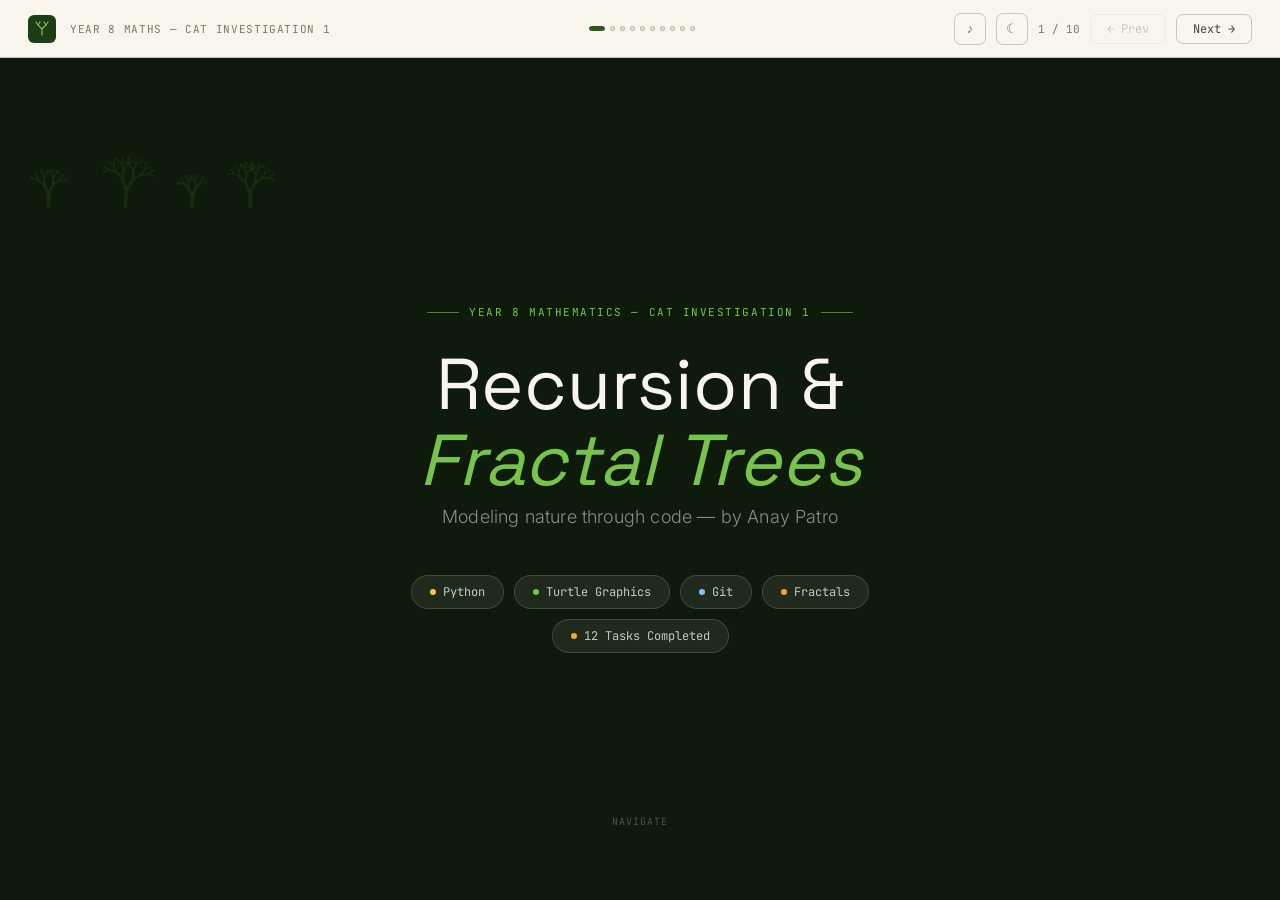
==== commit 6df4cc6c: "minor web bigfix" ====
--- a/index.html
+++ b/index.html
@@ -49,10 +49,10 @@
         <div class="hero-pill"><div class="hero-pill-dot" style="background:#f5a830"></div>Fractals</div>
         <div class="hero-pill"><div class="hero-pill-dot" style="background:#f5a830"></div>12 Tasks Completed</div>
       </div>
-      <div class="hero-scroll-hint">
-        <span>Navigate</span>
-        <div class="scroll-arrow"></div>
-      </div>
+    </div>
+    <div class="hero-scroll-hint">
+      <span>Navigate</span>
+      <div class="scroll-arrow"></div>
     </div>
   </div>
 </div>
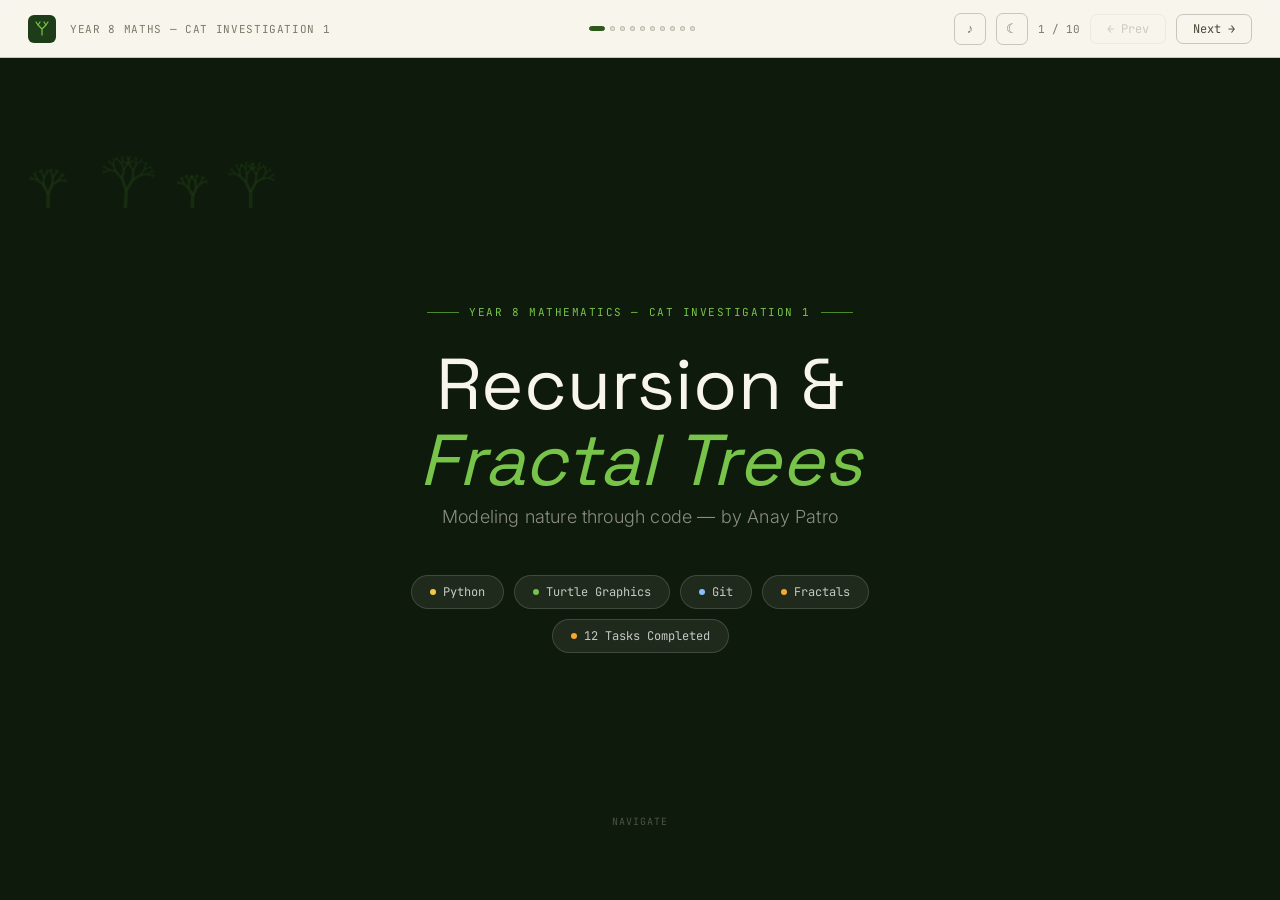
==== commit 35a9d494: "v1.4 Stable Release" ====
--- a/index.html
+++ b/index.html
@@ -746,7 +746,7 @@
     <div class="cs-body" style="flex-direction:column; gap:24px;">
       <div class="stat-row">
         <div class="stat-card"><span class="stat-num">12</span><div class="stat-label">Tasks completed</div></div>
-        <div class="stat-card"><span class="stat-num">v1.3</span><div class="stat-label">Stable release</div></div>
+        <div class="stat-card"><span class="stat-num">v1.4</span><div class="stat-label">Stable release</div></div>
         <div class="stat-card"><span class="stat-num">∞</span><div class="stat-label">Unique trees</div></div>
       </div>
       <div class="conc-grid">
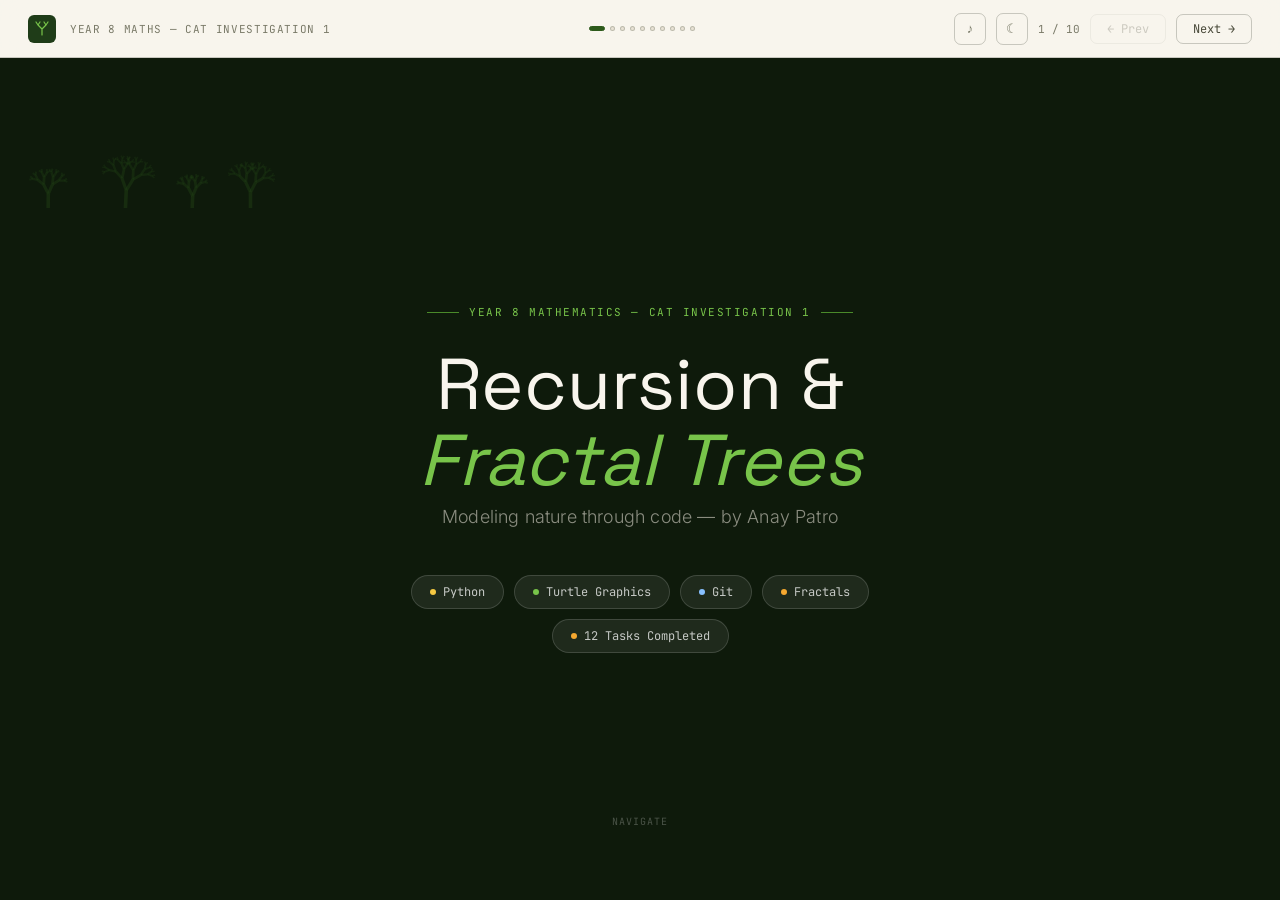
==== commit 6fac7d47: "web v1.4 stable" ====
--- a/index.html
+++ b/index.html
@@ -768,7 +768,7 @@
         </div>
         <div class="conc-card">
           <h3>Git &amp; version control</h3>
-          <p>Maintaining v1.3 as a stable release while experimenting built good software development habits — commit early, tag releases, branch for experiments.</p>
+          <p>Maintaining v1.4 as a stable release while experimenting built good software development habits — commit early, tag releases, branch for experiments.</p>
         </div>
       </div>
     </div>
--- a/styles.css
+++ b/styles.css
@@ -949,3 +949,5 @@
   border-radius: 4px;
   color: var(--code-txt);
 }
+/* v1.4 */
+/* v1.4 */
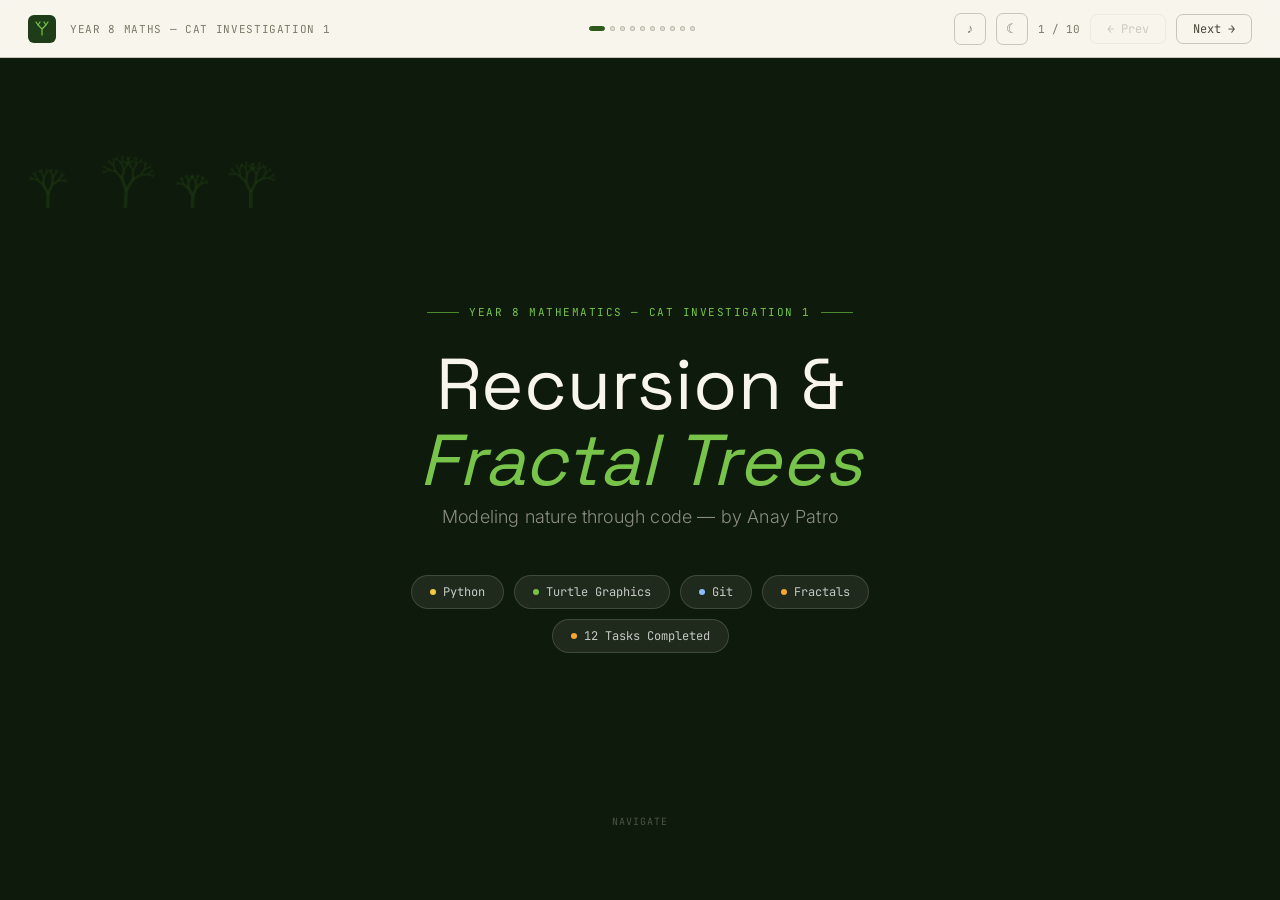
==== commit ec0dbda1: "Updated website and main" ====
--- a/index.html
+++ b/index.html
@@ -780,3 +780,4 @@
 <script src="app.js" defer></script>
 </body>
 </html>
+<!-- v1.4 stable-->
--- a/styles.css
+++ b/styles.css
@@ -1,953 +1,1265 @@
 :root {
-  --g0: #0e1a0b;
-  --g1: #172a12;
-  --g2: #1f3c18;
-  --g3: #2d5a1b;
-  --g4: #4a8a2a;
-  --g5: #78c44a;
-  --g6: #a8e070;
-  --cream: #f8f5ed;
-  --cream2: #f0ebe0;
-  --warm: #e8e2d4;
-  --surface: #ffffff;
-  --surface2: #fbfaf6;
-  --shadow: 0 10px 30px rgba(20, 30, 20, 0.08);
-  --bark: #7a4a28;
-  --bark2: #5a3418;
-  --amber: #c8871a;
-  --amber2: #f5a830;
-  --txt: #1a1a14;
-  --txt2: #4a4a3a;
-  --txt3: #7a7a68;
-  --border: rgba(30,40,20,0.12);
-  --border2: rgba(30,40,20,0.22);
-  --nav-bg: rgba(248,245,237,0.88);
-  --code-bg: #eef5e8;
-  --code-txt: var(--g2);
-  --slide-h: calc(100vh - 58px);
-  --mono: 'JetBrains Mono', ui-monospace, SFMono-Regular, Menlo, Monaco, Consolas, "Liberation Mono", "Courier New", monospace;
-  --serif: 'Inter', ui-sans-serif, system-ui, -apple-system, Segoe UI, Roboto, Helvetica, Arial, "Apple Color Emoji", "Segoe UI Emoji";
-  --display: 'Space Grotesk', ui-sans-serif, system-ui, -apple-system, Segoe UI, Roboto, Helvetica, Arial;
+    --g0: #0e1a0b;
+    --g1: #172a12;
+    --g2: #1f3c18;
+    --g3: #2d5a1b;
+    --g4: #4a8a2a;
+    --g5: #78c44a;
+    --g6: #a8e070;
+    --cream: #f8f5ed;
+    --cream2: #f0ebe0;
+    --warm: #e8e2d4;
+    --surface: #ffffff;
+    --surface2: #fbfaf6;
+    --shadow: 0 10px 30px rgba(20, 30, 20, 0.08);
+    --bark: #7a4a28;
+    --bark2: #5a3418;
+    --amber: #c8871a;
+    --amber2: #f5a830;
+    --txt: #1a1a14;
+    --txt2: #4a4a3a;
+    --txt3: #7a7a68;
+    --border: rgba(30, 40, 20, 0.12);
+    --border2: rgba(30, 40, 20, 0.22);
+    --nav-bg: rgba(248, 245, 237, 0.88);
+    --code-bg: #1a2e18;
+    --code-txt: #c9f3a8;
+    --slide-h: calc(100vh - 58px);
+    --mono:
+        "JetBrains Mono", ui-monospace, SFMono-Regular, Menlo, Monaco, Consolas,
+        "Liberation Mono", "Courier New", monospace;
+    --serif:
+        "Inter", ui-sans-serif, system-ui, -apple-system, Segoe UI, Roboto,
+        Helvetica, Arial, "Apple Color Emoji", "Segoe UI Emoji";
+    --display:
+        "Space Grotesk", ui-sans-serif, system-ui, -apple-system, Segoe UI,
+        Roboto, Helvetica, Arial;
 }
 
 html[data-theme="dark"] {
-  --cream: #0b100a;
-  --cream2: #101710;
-  --warm: #162015;
-  --surface: #0f1710;
-  --surface2: #121c13;
-  --txt: #f3f3eb;
-  --txt2: rgba(243,243,235,0.80);
-  --txt3: rgba(243,243,235,0.62);
-  --border: rgba(220,240,220,0.10);
-  --border2: rgba(220,240,220,0.18);
-  --nav-bg: rgba(11,16,10,0.82);
-  --code-bg: rgba(120,196,74,0.14);
-  --code-txt: #c9f3a8;
-  --shadow: 0 14px 40px rgba(0,0,0,0.35);
-}
-
-*, *::before, *::after { box-sizing: border-box; margin: 0; padding: 0; }
-html { scroll-behavior: smooth; }
+    --cream: #080e07;
+    --cream2: #0d150c;
+    --warm: #111c0f;
+    --surface: #0f1a0d;
+    --surface2: #142013;
+    --txt: #e8f0e0;
+    --txt2: rgba(232, 240, 224, 0.82);
+    --txt3: rgba(232, 240, 224, 0.55);
+    --border: rgba(100, 180, 80, 0.1);
+    --border2: rgba(100, 180, 80, 0.18);
+    --nav-bg: rgba(8, 14, 7, 0.92);
+    --code-bg: #0a1409;
+    --code-txt: #a8e880;
+    --shadow: 0 14px 40px rgba(0, 0, 0, 0.45);
+    --g3: #5a9e38;
+    --g4: #72c048;
+    --g5: #90e060;
+    --bark: #c4905a;
+    --bark2: #e8b878;
+}
+
+*,
+*::before,
+*::after {
+    box-sizing: border-box;
+    margin: 0;
+    padding: 0;
+}
+
+html {
+    scroll-behavior: smooth;
+}
 
 body {
-  font-family: var(--serif);
-  background: var(--cream);
-  color: var(--txt);
-  min-height: 100vh;
-  overflow: hidden;
-}
-
-/* ── ACCESSIBILITY / PREFERENCES ─────────────────── */
+    font-family: var(--serif);
+    background: var(--cream);
+    color: var(--txt);
+    min-height: 100vh;
+    overflow: hidden;
+}
+
 :focus-visible {
-  outline: 3px solid rgba(120, 196, 74, 0.75);
-  outline-offset: 2px;
+    outline: 3px solid rgba(120, 196, 74, 0.75);
+    outline-offset: 2px;
 }
 
 @media (prefers-reduced-motion: reduce) {
-  html { scroll-behavior: auto; }
-  *, *::before, *::after {
-    animation-duration: 0.001ms !important;
-    animation-iteration-count: 1 !important;
-    transition-duration: 0.001ms !important;
-  }
-}
-
-/* ── NAV ─────────────────────────────────────────── */
+    html {
+        scroll-behavior: auto;
+    }
+    *,
+    *::before,
+    *::after {
+        animation-duration: 0.001ms !important;
+        animation-iteration-count: 1 !important;
+        transition-duration: 0.001ms !important;
+    }
+}
+
 .nav {
-  position: fixed; top: 0; left: 0; right: 0; z-index: 200;
-  height: 58px;
-  display: flex; align-items: center; justify-content: space-between;
-  padding: 0 28px;
-  background: var(--nav-bg);
-  backdrop-filter: blur(12px);
-  border-bottom: 0.5px solid var(--border2);
+    position: fixed;
+    top: 0;
+    left: 0;
+    right: 0;
+    z-index: 200;
+    height: 58px;
+    display: flex;
+    align-items: center;
+    justify-content: space-between;
+    padding: 0 28px;
+    background: var(--nav-bg);
+    backdrop-filter: blur(12px);
+    border-bottom: 0.5px solid var(--border2);
 }
 
 .nav-left {
-  display: flex; align-items: center; gap: 14px;
+    display: flex;
+    align-items: center;
+    gap: 14px;
 }
 
 .nav-logo {
-  width: 28px; height: 28px;
-  background: var(--g2);
-  border-radius: 6px;
-  display: flex; align-items: center; justify-content: center;
-  flex-shrink: 0;
-}
-
-.nav-logo svg { width: 16px; height: 16px; }
+    width: 28px;
+    height: 28px;
+    background: var(--g2);
+    border-radius: 6px;
+    display: flex;
+    align-items: center;
+    justify-content: center;
+    flex-shrink: 0;
+}
+
+.nav-logo svg {
+    width: 16px;
+    height: 16px;
+}
 
 .nav-title {
-  font-family: var(--mono);
-  font-size: 11px;
-  font-weight: 400;
-  color: var(--txt3);
-  letter-spacing: 0.06em;
-  text-transform: uppercase;
+    font-family: var(--mono);
+    font-size: 11px;
+    font-weight: 400;
+    color: var(--txt3);
+    letter-spacing: 0.06em;
+    text-transform: uppercase;
 }
 
 .nav-dots {
-  display: flex; gap: 5px; align-items: center;
+    display: flex;
+    gap: 5px;
+    align-items: center;
 }
 
 .nav-dot {
-  width: 5px; height: 5px;
-  border-radius: 50%;
-  background: var(--warm);
-  border: 0.5px solid var(--border2);
-  cursor: pointer;
-  transition: all 0.2s ease;
-  padding: 0;
-}
-.nav-dot:hover { background: var(--g4); border-color: var(--g4); }
-.nav-dot.active { background: var(--g3); border-color: var(--g3); width: 16px; border-radius: 3px; }
+    width: 5px;
+    height: 5px;
+    border-radius: 50%;
+    background: var(--warm);
+    border: 0.5px solid var(--border2);
+    cursor: pointer;
+    transition: all 0.2s ease;
+    padding: 0;
+}
+
+.nav-dot:hover {
+    background: var(--g4);
+    border-color: var(--g4);
+}
+
+.nav-dot.active {
+    background: var(--g3);
+    border-color: var(--g3);
+    width: 16px;
+    border-radius: 3px;
+}
 
 .nav-right {
-  display: flex; align-items: center; gap: 10px;
+    display: flex;
+    align-items: center;
+    gap: 10px;
 }
 
 .nav-counter {
-  font-family: var(--mono);
-  font-size: 11px;
-  color: var(--txt3);
-  min-width: 36px;
-  text-align: right;
+    font-family: var(--mono);
+    font-size: 11px;
+    color: var(--txt3);
+    min-width: 36px;
+    text-align: right;
 }
 
 .nav-btn {
-  background: none;
-  border: 0.5px solid var(--border2);
-  border-radius: 7px;
-  padding: 6px 16px;
-  font-size: 12px;
-  font-family: var(--mono);
-  cursor: pointer;
-  color: var(--txt2);
-  transition: all 0.15s;
-}
-.nav-btn:hover { background: var(--cream2); }
-.nav-btn:disabled { opacity: 0.25; cursor: default; }
+    background: none;
+    border: 0.5px solid var(--border2);
+    border-radius: 7px;
+    padding: 6px 16px;
+    font-size: 12px;
+    font-family: var(--mono);
+    cursor: pointer;
+    color: var(--txt2);
+    transition: all 0.15s;
+}
+
+.nav-btn:hover {
+    background: var(--cream2);
+}
+
+.nav-btn:disabled {
+    opacity: 0.25;
+    cursor: default;
+}
 
 .sound-btn {
-  width: 32px; height: 32px;
-  border: 0.5px solid var(--border2);
-  border-radius: 7px;
-  background: none;
-  cursor: pointer;
-  display: flex; align-items: center; justify-content: center;
-  color: var(--txt3);
-  font-size: 13px;
-  transition: all 0.15s;
-  padding: 0;
-}
-.sound-btn:hover { background: var(--cream2); color: var(--txt); }
+    width: 32px;
+    height: 32px;
+    border: 0.5px solid var(--border2);
+    border-radius: 7px;
+    background: none;
+    cursor: pointer;
+    display: flex;
+    align-items: center;
+    justify-content: center;
+    color: var(--txt3);
+    font-size: 13px;
+    transition: all 0.15s;
+    padding: 0;
+}
+
+.sound-btn:hover {
+    background: var(--cream2);
+    color: var(--txt);
+}
 
 .theme-btn {
-  width: 32px; height: 32px;
-  border: 0.5px solid var(--border2);
-  border-radius: 7px;
-  background: none;
-  cursor: pointer;
-  display: flex; align-items: center; justify-content: center;
-  color: var(--txt3);
-  font-size: 13px;
-  transition: all 0.15s;
-  padding: 0;
-}
-.theme-btn:hover { background: var(--cream2); color: var(--txt); }
-
-/* ── SLIDES ──────────────────────────────────────── */
+    width: 32px;
+    height: 32px;
+    border: 0.5px solid var(--border2);
+    border-radius: 7px;
+    background: none;
+    cursor: pointer;
+    display: flex;
+    align-items: center;
+    justify-content: center;
+    color: var(--txt3);
+    font-size: 13px;
+    transition: all 0.15s;
+    padding: 0;
+}
+
+.theme-btn:hover {
+    background: var(--cream2);
+    color: var(--txt);
+}
+
 .slides-wrapper {
-  position: fixed;
-  top: 58px; left: 0; right: 0; bottom: 0;
-  overflow: hidden;
+    position: fixed;
+    top: 58px;
+    left: 0;
+    right: 0;
+    bottom: 0;
+    overflow: hidden;
 }
 
 .slide {
-  position: absolute;
-  top: 0; left: 0; right: 0; bottom: 0;
-  overflow-y: auto;
-  opacity: 0;
-  pointer-events: none;
-  transition: opacity 0.4s ease;
+    position: absolute;
+    top: 0;
+    left: 0;
+    right: 0;
+    bottom: 0;
+    overflow-y: auto;
+    opacity: 0;
+    pointer-events: none;
+    transition: opacity 0.4s ease;
 }
 
 .slide.active {
-  opacity: 1;
-  pointer-events: auto;
-}
-
-/* ── SLIDE 1 — HERO ──────────────────────────────── */
+    opacity: 1;
+    pointer-events: auto;
+}
+
 .hero {
-  min-height: var(--slide-h);
-  background: var(--g0);
-  display: flex;
-  align-items: center;
-  justify-content: center;
-  position: relative;
-  overflow: hidden;
+    min-height: var(--slide-h);
+    background: var(--g0);
+    display: flex;
+    align-items: center;
+    justify-content: center;
+    position: relative;
+    overflow: hidden;
 }
 
 .hero-bg-canvas {
-  position: absolute;
-  inset: 0;
-  opacity: 0.6;
+    position: absolute;
+    inset: 0;
+    opacity: 0.6;
 }
 
 .hero-content {
-  position: relative; z-index: 2;
-  text-align: center;
-  padding: 60px 40px;
-  max-width: 640px;
+    position: relative;
+    z-index: 2;
+    text-align: center;
+    padding: 60px 40px;
+    max-width: 640px;
 }
 
 .hero-eyebrow {
-  font-family: var(--mono);
-  font-size: 11px;
-  font-weight: 400;
-  color: var(--g5);
-  letter-spacing: 0.14em;
-  text-transform: uppercase;
-  margin-bottom: 28px;
-  display: flex; align-items: center; justify-content: center; gap: 10px;
-}
-.hero-eyebrow::before, .hero-eyebrow::after {
-  content: '';
-  display: block;
-  width: 32px; height: 0.5px;
-  background: var(--g4);
+    font-family: var(--mono);
+    font-size: 11px;
+    font-weight: 400;
+    color: var(--g5);
+    letter-spacing: 0.14em;
+    text-transform: uppercase;
+    margin-bottom: 28px;
+    display: flex;
+    align-items: center;
+    justify-content: center;
+    gap: 10px;
+}
+
+.hero-eyebrow::before,
+.hero-eyebrow::after {
+    content: "";
+    display: block;
+    width: 32px;
+    height: 0.5px;
+    background: var(--g4);
 }
 
 .hero-title {
-  font-family: var(--display);
-  font-size: clamp(42px, 6vw, 72px);
-  font-weight: 400;
-  line-height: 1.05;
-  color: var(--cream);
-  margin-bottom: 8px;
-}
+    font-family: var(--display);
+    font-size: clamp(42px, 6vw, 72px);
+    font-weight: 400;
+    line-height: 1.05;
+    color: var(--cream);
+    margin-bottom: 8px;
+}
+
 .hero-title em {
-  color: var(--g5);
-  font-style: italic;
+    color: var(--g5);
+    font-style: italic;
 }
 
 .hero-subtitle {
-  font-family: var(--serif);
-  font-size: 18px;
-  font-weight: 300;
-  color: rgba(240,235,224,0.55);
-  margin-bottom: 48px;
-  letter-spacing: 0.01em;
+    font-family: var(--serif);
+    font-size: 18px;
+    font-weight: 300;
+    color: rgba(240, 235, 224, 0.55);
+    margin-bottom: 48px;
+    letter-spacing: 0.01em;
 }
 
 .hero-pills {
-  display: flex; gap: 10px; justify-content: center; flex-wrap: wrap;
-}
+    display: flex;
+    gap: 10px;
+    justify-content: center;
+    flex-wrap: wrap;
+}
+
 .hero-pill {
-  display: inline-flex; align-items: center; gap: 7px;
-  background: rgba(255,255,255,0.07);
-  border: 0.5px solid rgba(255,255,255,0.15);
-  border-radius: 100px;
-  padding: 8px 18px;
-  font-family: var(--mono);
-  font-size: 12px;
-  color: rgba(255,255,255,0.75);
-}
+    display: inline-flex;
+    align-items: center;
+    gap: 7px;
+    background: rgba(255, 255, 255, 0.07);
+    border: 0.5px solid rgba(255, 255, 255, 0.15);
+    border-radius: 100px;
+    padding: 8px 18px;
+    font-family: var(--mono);
+    font-size: 12px;
+    color: rgba(255, 255, 255, 0.75);
+}
+
 .hero-pill-dot {
-  width: 6px; height: 6px;
-  border-radius: 50%;
+    width: 6px;
+    height: 6px;
+    border-radius: 50%;
 }
 
 .hero-scroll-hint {
-  position: absolute;
-  bottom: 36px;
-  left: 50%;
-  transform: translateX(-50%);
-  font-family: var(--mono);
-  font-size: 10px;
-  color: rgba(255,255,255,0.25);
-  letter-spacing: 0.1em;
-  text-transform: uppercase;
-  display: flex; flex-direction: column; align-items: center; gap: 8px;
-}
+    position: absolute;
+    bottom: 36px;
+    left: 50%;
+    transform: translateX(-50%);
+    font-family: var(--mono);
+    font-size: 10px;
+    color: rgba(255, 255, 255, 0.25);
+    letter-spacing: 0.1em;
+    text-transform: uppercase;
+    display: flex;
+    flex-direction: column;
+    align-items: center;
+    gap: 8px;
+}
+
 .scroll-arrow {
-  width: 0.5px; height: 28px;
-  background: linear-gradient(to bottom, rgba(255,255,255,0.2), transparent);
-  animation: scrollPulse 2s ease-in-out infinite;
-}
+    width: 0.5px;
+    height: 28px;
+    background: linear-gradient(
+        to bottom,
+        rgba(255, 255, 255, 0.2),
+        transparent
+    );
+    animation: scrollPulse 2s ease-in-out infinite;
+}
+
 @keyframes scrollPulse {
-  0%,100%{opacity:0.3;} 50%{opacity:1;}
-}
-
-/* ── CONTENT SLIDE SHELL ─────────────────────────── */
+    0%,
+    100% {
+        opacity: 0.3;
+    }
+    50% {
+        opacity: 1;
+    }
+}
+
 .cs {
-  min-height: var(--slide-h);
-  display: flex;
-  flex-direction: column;
+    min-height: var(--slide-h);
+    display: flex;
+    flex-direction: column;
 }
 
 .cs-header {
-  padding: 36px 52px 28px;
-  border-bottom: 0.5px solid var(--border);
-  display: flex;
-  align-items: flex-end;
-  gap: 24px;
-  flex-shrink: 0;
+    padding: 36px 52px 28px;
+    border-bottom: 0.5px solid var(--border);
+    display: flex;
+    align-items: flex-end;
+    gap: 24px;
+    flex-shrink: 0;
 }
 
 .cs-num {
-  font-family: var(--display);
-  font-size: 80px;
-  color: var(--warm);
-  line-height: 1;
-  flex-shrink: 0;
-  user-select: none;
-  letter-spacing: -2px;
+    font-family: var(--display);
+    font-size: 80px;
+    color: var(--warm);
+    line-height: 1;
+    flex-shrink: 0;
+    user-select: none;
+    letter-spacing: -2px;
 }
 
 .cs-label {
-  font-family: var(--mono);
-  font-size: 10px;
-  font-weight: 400;
-  color: var(--g4);
-  text-transform: uppercase;
-  letter-spacing: 0.12em;
-  margin-bottom: 4px;
-}
+    font-family: var(--mono);
+    font-size: 10px;
+    font-weight: 400;
+    color: var(--g4);
+    text-transform: uppercase;
+    letter-spacing: 0.12em;
+    margin-bottom: 4px;
+}
+
 .cs-heading {
-  font-family: var(--display);
-  font-size: 30px;
-  color: var(--txt);
-  line-height: 1.15;
+    font-family: var(--display);
+    font-size: 30px;
+    color: var(--txt);
+    line-height: 1.15;
 }
 
 .cs-body {
-  flex: 1;
-  padding: 36px 52px;
-  display: flex;
-  gap: 36px;
-}
-
-.cs-col { flex: 1; min-width: 0; }
-.cs-col-sm { flex: 0 0 300px; min-width: 0; }
-
-/* ── CARDS ───────────────────────────────────────── */
+    flex: 1;
+    padding: 36px 52px;
+    display: flex;
+    gap: 36px;
+}
+
+.cs-col {
+    flex: 1;
+    min-width: 0;
+}
+.cs-col-sm {
+    flex: 0 0 300px;
+    min-width: 0;
+}
+
 .card {
-  background: var(--surface);
-  border: 0.5px solid var(--border);
-  border-radius: 12px;
-  padding: 20px 22px;
-  margin-bottom: 14px;
-  box-shadow: var(--shadow);
+    background: var(--surface);
+    border: 0.5px solid var(--border);
+    border-radius: 12px;
+    padding: 20px 22px;
+    margin-bottom: 14px;
+    box-shadow: var(--shadow);
 }
 
 .card-label {
-  font-family: var(--mono);
-  font-size: 10px;
-  font-weight: 400;
-  color: var(--g4);
-  text-transform: uppercase;
-  letter-spacing: 0.1em;
-  margin-bottom: 8px;
+    font-family: var(--mono);
+    font-size: 10px;
+    font-weight: 400;
+    color: var(--g4);
+    text-transform: uppercase;
+    letter-spacing: 0.1em;
+    margin-bottom: 8px;
 }
 
 .card p {
-  font-family: var(--serif);
-  font-size: 14px;
-  line-height: 1.7;
-  color: var(--txt2);
-  font-weight: 300;
-}
-.card p strong { color: var(--txt); font-weight: 500; }
-
-/* ── CODE BLOCKS ─────────────────────────────────── */
+    font-family: var(--serif);
+    font-size: 14px;
+    line-height: 1.7;
+    color: var(--txt2);
+    font-weight: 300;
+}
+
+.card p strong {
+    color: var(--txt);
+    font-weight: 500;
+}
+
 .code-block {
-  background: var(--g0);
-  border-radius: 10px;
-  padding: 20px;
-  font-family: var(--mono);
-  font-size: 12px;
-  line-height: 1.8;
-  color: #c8e6b0;
-  margin-bottom: 14px;
-  position: relative;
-  overflow: hidden;
-}
+    background: var(--code-bg);
+    border-radius: 10px;
+    padding: 20px;
+    font-family: var(--mono);
+    font-size: 12px;
+    line-height: 1.8;
+    color: var(--code-txt);
+    margin-bottom: 14px;
+    position: relative;
+    overflow: hidden;
+    border: 0.5px solid rgba(120, 196, 74, 0.15);
+}
+
 .code-block::before {
-  content: '';
-  position: absolute;
-  top: 0; left: 0; right: 0;
-  height: 1px;
-  background: linear-gradient(90deg, var(--g3), transparent);
+    content: "";
+    position: absolute;
+    top: 0;
+    left: 0;
+    right: 0;
+    height: 1px;
+    background: linear-gradient(90deg, var(--g3), transparent);
 }
 
 .code-header {
-  display: flex;
-  align-items: center;
-  justify-content: space-between;
-  margin-bottom: 12px;
-  padding-bottom: 10px;
-  border-bottom: 0.5px solid rgba(255,255,255,0.07);
-}
+    display: flex;
+    align-items: center;
+    justify-content: space-between;
+    margin-bottom: 12px;
+    padding-bottom: 10px;
+    border-bottom: 0.5px solid rgba(255, 255, 255, 0.07);
+}
+
 .code-lang {
-  font-size: 10px;
-  color: var(--g5);
-  text-transform: uppercase;
-  letter-spacing: 0.1em;
-}
+    font-size: 10px;
+    color: var(--g5);
+    text-transform: uppercase;
+    letter-spacing: 0.1em;
+}
+
 .copy-btn {
-  border: 0.5px solid rgba(255,255,255,0.15);
-  background: rgba(255,255,255,0.06);
-  color: rgba(255,255,255,0.6);
-  border-radius: 6px;
-  padding: 3px 10px;
-  font-family: var(--mono);
-  font-size: 10px;
-  cursor: pointer;
-  transition: all 0.15s;
-}
-.copy-btn:hover { background: rgba(255,255,255,0.12); color: white; }
-
-.ck { color: #f5c842; }   /* keyword */
-.cf { color: var(--g5); } /* function */
-.cc { color: #5a6e52; }   /* comment */
-.cs2{ color: #f5a830; }   /* string */
-.cn { color: #88c0ff; }   /* number */
-.co { color: #e0d0ff; }   /* operator */
-
-/* ── MATH FORMULA ────────────────────────────────── */
+    border: 0.5px solid rgba(255, 255, 255, 0.15);
+    background: rgba(255, 255, 255, 0.06);
+    color: rgba(255, 255, 255, 0.6);
+    border-radius: 6px;
+    padding: 3px 10px;
+    font-family: var(--mono);
+    font-size: 10px;
+    cursor: pointer;
+    transition: all 0.15s;
+}
+
+.copy-btn:hover {
+    background: rgba(255, 255, 255, 0.12);
+    color: white;
+}
+
+.ck {
+    color: #f5c842;
+}
+.cf {
+    color: var(--g5);
+}
+.cc {
+    color: #5a6e52;
+}
+.cs2 {
+    color: #f5a830;
+}
+.cn {
+    color: #88c0ff;
+}
+.co {
+    color: #e0d0ff;
+}
+
 .formula {
-  background: #eef5e8;
-  border-left: 2.5px solid var(--g4);
-  border-radius: 0 8px 8px 0;
-  padding: 12px 16px;
-  font-family: var(--mono);
-  font-size: 13px;
-  color: var(--g2);
-  margin-bottom: 14px;
-}
-
-/* ── TAGS ────────────────────────────────────────── */
-.tag-row { display: flex; flex-wrap: wrap; gap: 8px; margin: 12px 0; }
+    background: var(--code-bg);
+    border-left: 2.5px solid var(--g4);
+    border-radius: 0 8px 8px 0;
+    padding: 12px 16px;
+    font-family: var(--mono);
+    font-size: 13px;
+    color: var(--code-txt);
+    margin-bottom: 14px;
+}
+
+html[data-theme="dark"] .formula {
+    background: rgba(120, 196, 74, 0.08);
+    border-left-color: var(--g4);
+}
+
+.tag-row {
+    display: flex;
+    flex-wrap: wrap;
+    gap: 8px;
+    margin: 12px 0;
+}
+
 .tag {
-  background: #eef5e8;
-  border: 0.5px solid #bdd8a8;
-  border-radius: 100px;
-  padding: 4px 12px;
-  font-family: var(--mono);
-  font-size: 11px;
-  color: var(--g2);
-}
-.tag.bark { background: #f5ede6; border-color: #d0b090; color: var(--bark2); }
-.tag.amber { background: #fdf4de; border-color: #e0c870; color: #7a5a08; }
-
-/* ── PLAYGROUND ──────────────────────────────────── */
+    background: var(--code-bg);
+    border: 0.5px solid rgba(120, 196, 74, 0.25);
+    border-radius: 100px;
+    padding: 4px 12px;
+    font-family: var(--mono);
+    font-size: 11px;
+    color: var(--g5);
+}
+
+html[data-theme="dark"] .tag {
+    background: rgba(120, 196, 74, 0.12);
+    border-color: rgba(120, 196, 74, 0.3);
+}
+
+html[data-theme="light"] .tag {
+    background: #eef5e8;
+    border-color: #bdd8a8;
+    color: var(--g2);
+}
+
+.tag.bark {
+    background: rgba(196, 144, 90, 0.12);
+    border-color: rgba(196, 144, 90, 0.3);
+    color: #e8b878;
+}
+
+.tag.amber {
+    background: rgba(245, 168, 48, 0.12);
+    border-color: rgba(245, 168, 48, 0.3);
+    color: #f5c060;
+}
+
+html[data-theme="light"] .tag.bark {
+    background: #f5ede6;
+    border-color: #d0b090;
+    color: var(--bark2);
+}
+
+html[data-theme="light"] .tag.amber {
+    background: #fdf4de;
+    border-color: #e0c870;
+    color: #7a5a08;
+}
+
 .playground {
-  background: var(--surface);
-  border: 0.5px solid var(--border);
-  border-radius: 14px;
-  overflow: hidden;
-  margin-bottom: 14px;
-  box-shadow: var(--shadow);
+    background: var(--surface);
+    border: 0.5px solid var(--border);
+    border-radius: 14px;
+    overflow: hidden;
+    margin-bottom: 14px;
+    box-shadow: var(--shadow);
 }
 
 .pg-header {
-  padding: 14px 18px;
-  border-bottom: 0.5px solid var(--border);
-  display: flex;
-  align-items: center;
-  justify-content: space-between;
-  background: var(--cream2);
+    padding: 14px 18px;
+    border-bottom: 0.5px solid var(--border);
+    display: flex;
+    align-items: center;
+    justify-content: space-between;
+    background: var(--cream2);
 }
 
 .pg-title {
-  font-family: var(--mono);
-  font-size: 11px;
-  font-weight: 400;
-  color: var(--txt2);
-  text-transform: uppercase;
-  letter-spacing: 0.08em;
-  display: flex; align-items: center; gap: 8px;
-}
-
-.pg-dot { width: 8px; height: 8px; border-radius: 50%; background: var(--g4); }
+    font-family: var(--mono);
+    font-size: 11px;
+    font-weight: 400;
+    color: var(--txt2);
+    text-transform: uppercase;
+    letter-spacing: 0.08em;
+    display: flex;
+    align-items: center;
+    gap: 8px;
+}
+
+.pg-dot {
+    width: 8px;
+    height: 8px;
+    border-radius: 50%;
+    background: var(--g4);
+}
 
 .pg-controls {
-  padding: 14px 18px;
-  border-bottom: 0.5px solid var(--border);
-  display: flex;
-  align-items: center;
-  gap: 12px;
-  flex-wrap: wrap;
+    padding: 14px 18px;
+    border-bottom: 0.5px solid var(--border);
+    display: flex;
+    align-items: center;
+    gap: 12px;
+    flex-wrap: wrap;
 }
 
 .pg-label {
-  font-family: var(--mono);
-  font-size: 11px;
-  color: var(--txt3);
-  white-space: nowrap;
+    font-family: var(--mono);
+    font-size: 11px;
+    color: var(--txt3);
+    white-space: nowrap;
 }
 
 .pg-input {
-  width: 72px;
-  border: 0.5px solid var(--border2);
-  border-radius: 7px;
-  padding: 7px 10px;
-  font-family: var(--mono);
-  font-size: 13px;
-  background: var(--cream);
-  color: var(--txt);
-  text-align: center;
-  outline: none;
-  transition: border-color 0.15s;
-}
-.pg-input:focus { border-color: var(--g3); }
+    width: 72px;
+    border: 0.5px solid var(--border2);
+    border-radius: 7px;
+    padding: 7px 10px;
+    font-family: var(--mono);
+    font-size: 13px;
+    background: var(--cream);
+    color: var(--txt);
+    text-align: center;
+    outline: none;
+    transition: border-color 0.15s;
+}
+
+.pg-input:focus {
+    border-color: var(--g3);
+}
 
 .pg-run {
-  background: var(--g2);
-  color: var(--g5);
-  border: none;
-  border-radius: 7px;
-  padding: 8px 16px;
-  font-family: var(--mono);
-  font-size: 12px;
-  font-weight: 500;
-  cursor: pointer;
-  display: flex; align-items: center; gap: 7px;
-  transition: all 0.15s;
-}
-.pg-run:hover { background: var(--g1); }
+    background: var(--g2);
+    color: var(--g5);
+    border: none;
+    border-radius: 7px;
+    padding: 8px 16px;
+    font-family: var(--mono);
+    font-size: 12px;
+    font-weight: 500;
+    cursor: pointer;
+    display: flex;
+    align-items: center;
+    gap: 7px;
+    transition: all 0.15s;
+}
+
+.pg-run:hover {
+    background: var(--g1);
+}
 
 .pg-clear {
-  background: none;
-  border: 0.5px solid var(--border2);
-  border-radius: 7px;
-  padding: 8px 14px;
-  font-family: var(--mono);
-  font-size: 12px;
-  color: var(--txt3);
-  cursor: pointer;
-  transition: all 0.15s;
-}
-.pg-clear:hover { background: var(--cream2); }
+    background: none;
+    border: 0.5px solid var(--border2);
+    border-radius: 7px;
+    padding: 8px 14px;
+    font-family: var(--mono);
+    font-size: 12px;
+    color: var(--txt3);
+    cursor: pointer;
+    transition: all 0.15s;
+}
+
+.pg-clear:hover {
+    background: var(--cream2);
+}
 
 .pg-output {
-  min-height: 140px;
-  max-height: 200px;
-  overflow-y: auto;
-  padding: 16px 18px;
-  font-family: var(--mono);
-  font-size: 13px;
-  line-height: 1.9;
-  color: var(--txt);
-  position: relative;
+    min-height: 140px;
+    max-height: 200px;
+    overflow-y: auto;
+    padding: 16px 18px;
+    font-family: var(--mono);
+    font-size: 13px;
+    line-height: 1.9;
+    color: var(--txt);
+    position: relative;
 }
 
 .pg-output-line {
-  display: flex;
-  align-items: center;
-  gap: 10px;
-  animation: lineIn 0.2s ease both;
-}
+    display: flex;
+    align-items: center;
+    gap: 10px;
+    animation: lineIn 0.2s ease both;
+}
+
 @keyframes lineIn {
-  from { opacity: 0; transform: translateX(-6px); }
-  to { opacity: 1; transform: translateX(0); }
-}
-
-.pg-output-line .stars { color: var(--g3); font-size: 14px; }
-.pg-output-line .call { color: var(--txt3); font-size: 10px; }
+    from {
+        opacity: 0;
+        transform: translateX(-6px);
+    }
+    to {
+        opacity: 1;
+        transform: translateX(0);
+    }
+}
+
+.pg-output-line .stars {
+    color: var(--g3);
+    font-size: 14px;
+}
+.pg-output-line .call {
+    color: var(--txt3);
+    font-size: 10px;
+}
+
 .pg-stack-indicator {
-  font-family: var(--mono);
-  font-size: 10px;
-  color: var(--g4);
-  opacity: 0.6;
+    font-family: var(--mono);
+    font-size: 10px;
+    color: var(--g4);
+    opacity: 0.6;
 }
 
 .pg-empty {
-  color: var(--txt3);
-  font-size: 12px;
-  padding: 20px 0;
-  text-align: center;
+    color: var(--txt3);
+    font-size: 12px;
+    padding: 20px 0;
+    text-align: center;
 }
 
 .pg-footer {
-  padding: 10px 18px;
-  border-top: 0.5px solid var(--border);
-  display: flex;
-  align-items: center;
-  justify-content: space-between;
-  background: var(--cream2);
-}
+    padding: 10px 18px;
+    border-top: 0.5px solid var(--border);
+    display: flex;
+    align-items: center;
+    justify-content: space-between;
+    background: var(--cream2);
+}
+
 .pg-stat {
-  font-family: var(--mono);
-  font-size: 10px;
-  color: var(--txt3);
-}
-.pg-stat strong { color: var(--g3); }
-
-/* ── FIBONACCI VIS ───────────────────────────────── */
+    font-family: var(--mono);
+    font-size: 10px;
+    color: var(--txt3);
+}
+
+.pg-stat strong {
+    color: var(--g3);
+}
+
 .fib-eq-line {
-  display: flex;
-  align-items: center;
-  gap: 6px;
-  flex-wrap: wrap;
-  padding: 3px 0;
-  animation: lineIn 0.2s ease both;
-  font-family: var(--mono);
-  font-size: 12px;
-  color: var(--txt2);
-}
-.fib-call { color: var(--g3); font-weight: 500; }
-.fib-num { color: var(--bark); font-weight: 500; }
+    display: flex;
+    align-items: center;
+    gap: 6px;
+    flex-wrap: wrap;
+    padding: 3px 0;
+    animation: lineIn 0.2s ease both;
+    font-family: var(--mono);
+    font-size: 12px;
+    color: var(--txt2);
+}
+
+.fib-call {
+    color: var(--g3);
+    font-weight: 500;
+}
+.fib-num {
+    color: var(--bark);
+    font-weight: 500;
+}
+
 .fib-result {
-  background: var(--g5);
-  color: var(--g0);
-  border-radius: 4px;
-  padding: 0 6px;
-  font-weight: 500;
-}
-
-/* ── SLIDER ──────────────────────────────────────── */
+    background: var(--g5);
+    color: var(--g0);
+    border-radius: 4px;
+    padding: 0 6px;
+    font-weight: 500;
+}
+
+html[data-theme="dark"] .fib-result {
+    background: rgba(120, 196, 74, 0.2);
+    color: var(--g5);
+}
+
 .slider-row {
-  display: flex;
-  align-items: center;
-  gap: 10px;
-  margin-bottom: 10px;
-}
+    display: flex;
+    align-items: center;
+    gap: 10px;
+    margin-bottom: 10px;
+}
+
 .slider-row label {
-  font-family: var(--mono);
-  font-size: 11px;
-  color: var(--txt2);
-  min-width: 56px;
-  display: flex;
-  justify-content: space-between;
-  gap: 4px;
-}
-.slider-row input[type=range] {
-  flex: 1;
-  accent-color: var(--g3);
-}
+    font-family: var(--mono);
+    font-size: 11px;
+    color: var(--txt2);
+    min-width: 56px;
+    display: flex;
+    justify-content: space-between;
+    gap: 4px;
+}
+
+.slider-row input[type="range"] {
+    flex: 1;
+    accent-color: var(--g3);
+}
+
 .slider-val {
-  font-family: var(--mono);
-  font-size: 11px;
-  color: var(--g3);
-  min-width: 44px;
-  text-align: right;
-}
-
-/* ── TREE PLAYGROUND ─────────────────────────────── */
+    font-family: var(--mono);
+    font-size: 11px;
+    color: var(--g3);
+    min-width: 44px;
+    text-align: right;
+}
+
 .tree-pg {
-  background: var(--surface);
-  border: 0.5px solid var(--border);
-  border-radius: 14px;
-  overflow: hidden;
-  box-shadow: var(--shadow);
+    background: var(--surface);
+    border: 0.5px solid var(--border);
+    border-radius: 14px;
+    overflow: hidden;
+    box-shadow: var(--shadow);
 }
 
 .tree-pg-grid {
-  display: grid;
-  grid-template-columns: 1fr 240px;
+    display: grid;
+    grid-template-columns: 1fr 240px;
 }
 
 .tree-canvas-wrap {
-  border-right: 0.5px solid var(--border);
-  padding: 0;
-  position: relative;
-  background: var(--cream);
+    border-right: 0.5px solid var(--border);
+    padding: 0;
+    position: relative;
+    background: var(--cream);
 }
 
 canvas#treeMain {
-  display: block;
-  width: 100%;
-  height: 380px;
+    display: block;
+    width: 100%;
+    height: 380px;
 }
 
 .tree-sidebar {
-  padding: 16px;
-  overflow-y: auto;
+    padding: 16px;
+    overflow-y: auto;
 }
 
 .sidebar-section {
-  margin-bottom: 18px;
-}
+    margin-bottom: 18px;
+}
+
 .sidebar-section-title {
-  font-family: var(--mono);
-  font-size: 10px;
-  font-weight: 400;
-  color: var(--g4);
-  text-transform: uppercase;
-  letter-spacing: 0.1em;
-  margin-bottom: 10px;
+    font-family: var(--mono);
+    font-size: 10px;
+    font-weight: 400;
+    color: var(--g4);
+    text-transform: uppercase;
+    letter-spacing: 0.1em;
+    margin-bottom: 10px;
 }
 
 .tree-btn {
-  width: 100%;
-  padding: 9px;
-  border-radius: 8px;
-  font-family: var(--mono);
-  font-size: 12px;
-  cursor: pointer;
-  transition: all 0.15s;
-  margin-bottom: 7px;
-  font-weight: 500;
-}
+    width: 100%;
+    padding: 9px;
+    border-radius: 8px;
+    font-family: var(--mono);
+    font-size: 12px;
+    cursor: pointer;
+    transition: all 0.15s;
+    margin-bottom: 7px;
+    font-weight: 500;
+}
+
 .tree-btn-primary {
-  background: var(--g2);
-  color: var(--g5);
-  border: none;
-}
-.tree-btn-primary:hover { background: var(--g1); }
+    background: var(--g2);
+    color: var(--g5);
+    border: none;
+}
+
+.tree-btn-primary:hover {
+    background: var(--g1);
+}
+
 .tree-btn-secondary {
-  background: none;
-  color: var(--txt2);
-  border: 0.5px solid var(--border2);
-}
-.tree-btn-secondary:hover { background: var(--cream2); }
+    background: none;
+    color: var(--txt2);
+    border: 0.5px solid var(--border2);
+}
+
+.tree-btn-secondary:hover {
+    background: var(--cream2);
+}
 
 .tree-stats {
-  background: var(--cream2);
-  border: 0.5px solid var(--border);
-  border-radius: 8px;
-  padding: 10px 12px;
-  font-family: var(--mono);
-  font-size: 11px;
-  color: var(--txt2);
-  line-height: 1.7;
+    background: var(--cream2);
+    border: 0.5px solid var(--border);
+    border-radius: 8px;
+    padding: 10px 12px;
+    font-family: var(--mono);
+    font-size: 11px;
+    color: var(--txt2);
+    line-height: 1.7;
 }
 
 .tree-mode-toggle {
-  display: flex;
-  gap: 6px;
-  margin-bottom: 10px;
-}
+    display: flex;
+    gap: 6px;
+    margin-bottom: 10px;
+}
+
 .tree-mode-btn {
-  flex: 1;
-  padding: 6px;
-  border-radius: 7px;
-  font-family: var(--mono);
-  font-size: 10px;
-  cursor: pointer;
-  border: 0.5px solid var(--border2);
-  background: none;
-  color: var(--txt2);
-  transition: all 0.15s;
-  text-align: center;
-}
+    flex: 1;
+    padding: 6px;
+    border-radius: 7px;
+    font-family: var(--mono);
+    font-size: 10px;
+    cursor: pointer;
+    border: 0.5px solid var(--border2);
+    background: none;
+    color: var(--txt2);
+    transition: all 0.15s;
+    text-align: center;
+}
+
 .tree-mode-btn.active {
-  background: var(--g2);
-  color: var(--g5);
-  border-color: var(--g2);
-}
-
-/* ── STAT CARDS ──────────────────────────────────── */
+    background: var(--g2);
+    color: var(--g5);
+    border-color: var(--g2);
+}
+
 .stat-row {
-  display: grid;
-  grid-template-columns: repeat(3, 1fr);
-  gap: 12px;
-  margin-bottom: 24px;
+    display: grid;
+    grid-template-columns: repeat(3, 1fr);
+    gap: 12px;
+    margin-bottom: 24px;
 }
 
 .stat-card {
-  background: var(--surface2);
-  border: 0.5px solid var(--border);
-  border-radius: 10px;
-  padding: 18px 16px;
-  text-align: center;
+    background: var(--surface2);
+    border: 0.5px solid var(--border);
+    border-radius: 10px;
+    padding: 18px 16px;
+    text-align: center;
 }
 
 .stat-num {
-  font-family: var(--display);
-  font-size: 36px;
-  color: var(--g2);
-  display: block;
-  line-height: 1;
-  margin-bottom: 4px;
-}
+    font-family: var(--display);
+    font-size: 36px;
+    color: var(--g2);
+    display: block;
+    line-height: 1;
+    margin-bottom: 4px;
+}
+
 .stat-label {
-  font-family: var(--mono);
-  font-size: 10px;
-  color: var(--g4);
-  text-transform: uppercase;
-  letter-spacing: 0.08em;
-}
-
-/* ── CONCLUSION GRID ─────────────────────────────── */
+    font-family: var(--mono);
+    font-size: 10px;
+    color: var(--g4);
+    text-transform: uppercase;
+    letter-spacing: 0.08em;
+}
+
 .conc-grid {
-  display: grid;
-  grid-template-columns: 1fr 1fr;
-  gap: 14px;
-}
+    display: grid;
+    grid-template-columns: 1fr 1fr;
+    gap: 14px;
+}
+
 .conc-card {
-  background: var(--surface);
-  border: 0.5px solid var(--border);
-  border-radius: 12px;
-  padding: 22px;
-}
-.conc-card.span2 { grid-column: span 2; background: #eef5e8; border-color: #bdd8a8; }
+    background: var(--surface);
+    border: 0.5px solid var(--border);
+    border-radius: 12px;
+    padding: 22px;
+}
+
+.conc-card.span2 {
+    grid-column: span 2;
+    background: rgba(120, 196, 74, 0.08);
+    border-color: rgba(120, 196, 74, 0.25);
+}
+
+html[data-theme="light"] .conc-card.span2 {
+    background: #eef5e8;
+    border-color: #bdd8a8;
+}
+
 .conc-card h3 {
-  font-family: var(--display);
-  font-size: 18px;
-  color: var(--txt);
-  margin-bottom: 8px;
-  font-weight: 400;
-}
+    font-family: var(--display);
+    font-size: 18px;
+    color: var(--txt);
+    margin-bottom: 8px;
+    font-weight: 400;
+}
+
 .conc-card p {
-  font-family: var(--serif);
-  font-size: 13.5px;
-  line-height: 1.7;
-  color: var(--txt2);
-  font-weight: 300;
-}
-
-/* ── TASK 9 ──────────────────────────────────────── */
+    font-family: var(--serif);
+    font-size: 13.5px;
+    line-height: 1.7;
+    color: var(--txt2);
+    font-weight: 300;
+}
+
 .two-col {
-  display: grid;
-  grid-template-columns: 1fr 1fr;
-  gap: 24px;
-}
-
-.feature-list { list-style: none; }
+    display: grid;
+    grid-template-columns: 1fr 1fr;
+    gap: 24px;
+}
+
+.feature-list {
+    list-style: none;
+}
+
 .feature-item {
-  display: flex;
-  align-items: flex-start;
-  gap: 12px;
-  padding: 11px 0;
-  border-bottom: 0.5px solid var(--border);
-  font-size: 13px;
-  color: var(--txt2);
-  font-family: var(--serif);
-  font-weight: 300;
-}
-.feature-item:last-child { border-bottom: none; }
+    display: flex;
+    align-items: flex-start;
+    gap: 12px;
+    padding: 11px 0;
+    border-bottom: 0.5px solid var(--border);
+    font-size: 13px;
+    color: var(--txt2);
+    font-family: var(--serif);
+    font-weight: 300;
+}
+
+.feature-item:last-child {
+    border-bottom: none;
+}
+
 .feature-num {
-  width: 22px; height: 22px;
-  border-radius: 50%;
-  background: #eef5e8;
-  border: 0.5px solid #bdd8a8;
-  display: flex; align-items: center; justify-content: center;
-  font-family: var(--mono);
-  font-size: 10px;
-  color: var(--g3);
-  flex-shrink: 0;
-  margin-top: 1px;
-}
-
-/* ── TIMELINE ────────────────────────────────────── */
+    width: 22px;
+    height: 22px;
+    border-radius: 50%;
+    background: rgba(120, 196, 74, 0.12);
+    border: 0.5px solid rgba(120, 196, 74, 0.25);
+    display: flex;
+    align-items: center;
+    justify-content: center;
+    font-family: var(--mono);
+    font-size: 10px;
+    color: var(--g5);
+    flex-shrink: 0;
+    margin-top: 1px;
+}
+
+html[data-theme="light"] .feature-num {
+    background: #eef5e8;
+    border-color: #bdd8a8;
+    color: var(--g3);
+}
+
 .tl {
-  display: flex;
-  align-items: flex-start;
-  gap: 0;
-  margin-top: 24px;
-}
+    display: flex;
+    align-items: flex-start;
+    gap: 0;
+    margin-top: 24px;
+}
+
 .tl-item {
-  flex: 1;
-  position: relative;
-  padding: 0 6px;
-  text-align: center;
-}
+    flex: 1;
+    position: relative;
+    padding: 0 6px;
+    text-align: center;
+}
+
 .tl-dot {
-  width: 8px; height: 8px;
-  border-radius: 50%;
-  background: var(--g4);
-  margin: 0 auto 8px;
-  position: relative; z-index: 2;
-}
+    width: 8px;
+    height: 8px;
+    border-radius: 50%;
+    background: var(--g4);
+    margin: 0 auto 8px;
+    position: relative;
+    z-index: 2;
+}
+
 .tl-item:not(:last-child)::after {
-  content: '';
-  position: absolute;
-  top: 3px;
-  left: calc(50% + 8px);
-  right: calc(-50% + 8px);
-  height: 0.5px;
-  background: var(--border2);
-}
-.tl-num { font-family: var(--mono); font-size: 9px; color: var(--g4); margin-bottom: 2px; }
-.tl-label { font-size: 11px; color: var(--txt3); font-family: var(--serif); line-height: 1.3; }
-
-/* ── LEVEL GRID ──────────────────────────────────── */
+    content: "";
+    position: absolute;
+    top: 3px;
+    left: calc(50% + 8px);
+    right: calc(-50% + 8px);
+    height: 0.5px;
+    background: var(--border2);
+}
+
+.tl-num {
+    font-family: var(--mono);
+    font-size: 9px;
+    color: var(--g4);
+    margin-bottom: 2px;
+}
+.tl-label {
+    font-size: 11px;
+    color: var(--txt3);
+    font-family: var(--serif);
+    line-height: 1.3;
+}
+
 .level-grid {
-  display: grid;
-  grid-template-columns: repeat(5, 1fr);
-  gap: 8px;
-  margin-bottom: 16px;
-}
+    display: grid;
+    grid-template-columns: repeat(5, 1fr);
+    gap: 8px;
+    margin-bottom: 16px;
+}
+
 .level-cell {
-  background: var(--surface);
-  border: 0.5px solid var(--border);
-  border-radius: 8px;
-  padding: 12px 8px;
-  text-align: center;
-}
-.level-cell .lv { font-family: var(--mono); font-size: 9px; color: var(--g4); margin-bottom: 4px; }
+    background: var(--surface);
+    border: 0.5px solid var(--border);
+    border-radius: 8px;
+    padding: 12px 8px;
+    text-align: center;
+}
+
+.level-cell .lv {
+    font-family: var(--mono);
+    font-size: 9px;
+    color: var(--g4);
+    margin-bottom: 4px;
+}
 .level-cell .lnum {
-  font-family: var(--display);
-  font-size: 22px;
-  color: var(--g2);
-  display: block;
-}
-
-/* ── RANDOMNESS VIS ──────────────────────────────── */
+    font-family: var(--display);
+    font-size: 22px;
+    color: var(--g2);
+    display: block;
+}
+
 .rnd-canvas-wrap {
-  background: var(--cream);
-  border: 0.5px solid var(--border);
-  border-radius: 10px;
-  overflow: hidden;
-  margin-bottom: 14px;
-}
-canvas#rndTree { display: block; width: 100%; height: 260px; }
-
-/* ── REALISM CANVAS ──────────────────────────────── */
-canvas#realisticTree { display: block; width: 100%; height: 280px; }
-
-/* ── GLOBAL SCROLLBAR ────────────────────────────── */
-::-webkit-scrollbar { width: 4px; height: 4px; }
-::-webkit-scrollbar-track { background: transparent; }
-::-webkit-scrollbar-thumb { background: var(--warm); border-radius: 2px; }
-
-/* ── ANIMATIONS ──────────────────────────────────── */
+    background: var(--cream);
+    border: 0.5px solid var(--border);
+    border-radius: 10px;
+    overflow: hidden;
+    margin-bottom: 14px;
+}
+
+canvas#rndTree {
+    display: block;
+    width: 100%;
+    height: 260px;
+}
+
+canvas#realisticTree {
+    display: block;
+    width: 100%;
+    height: 280px;
+}
+
+::-webkit-scrollbar {
+    width: 4px;
+    height: 4px;
+}
+::-webkit-scrollbar-track {
+    background: transparent;
+}
+::-webkit-scrollbar-thumb {
+    background: var(--warm);
+    border-radius: 2px;
+}
+
 @keyframes fadeUp {
-  from { opacity: 0; transform: translateY(12px); }
-  to { opacity: 1; transform: translateY(0); }
+    from {
+        opacity: 0;
+        transform: translateY(12px);
+    }
+    to {
+        opacity: 1;
+        transform: translateY(0);
+    }
 }
 
 .slide.active .cs-header,
 .slide.active .cs-body,
 .slide.active .hero-content {
-  animation: fadeUp 0.45s ease both;
-}
-.slide.active .cs-body { animation-delay: 0.08s; }
-
-/* ── MISC UTILS ──────────────────────────────────── */
-.mt8 { margin-top: 8px; }
-.mb0 { margin-bottom: 0; }
+    animation: fadeUp 0.45s ease both;
+}
+
+.slide.active .cs-body {
+    animation-delay: 0.08s;
+}
+
+.mt8 {
+    margin-top: 8px;
+}
+.mb0 {
+    margin-bottom: 0;
+}
+
 code {
-  font-family: var(--mono);
-  font-size: 11.5px;
-  background: var(--code-bg);
-  padding: 1px 6px;
-  border-radius: 4px;
-  color: var(--code-txt);
-}
-/* v1.4 */
-/* v1.4 */
+    font-family: var(--mono);
+    font-size: 11.5px;
+    background: var(--code-bg);
+    padding: 1px 6px;
+    border-radius: 4px;
+    color: var(--code-txt);
+    border: 0.5px solid rgba(120, 196, 74, 0.15);
+}
